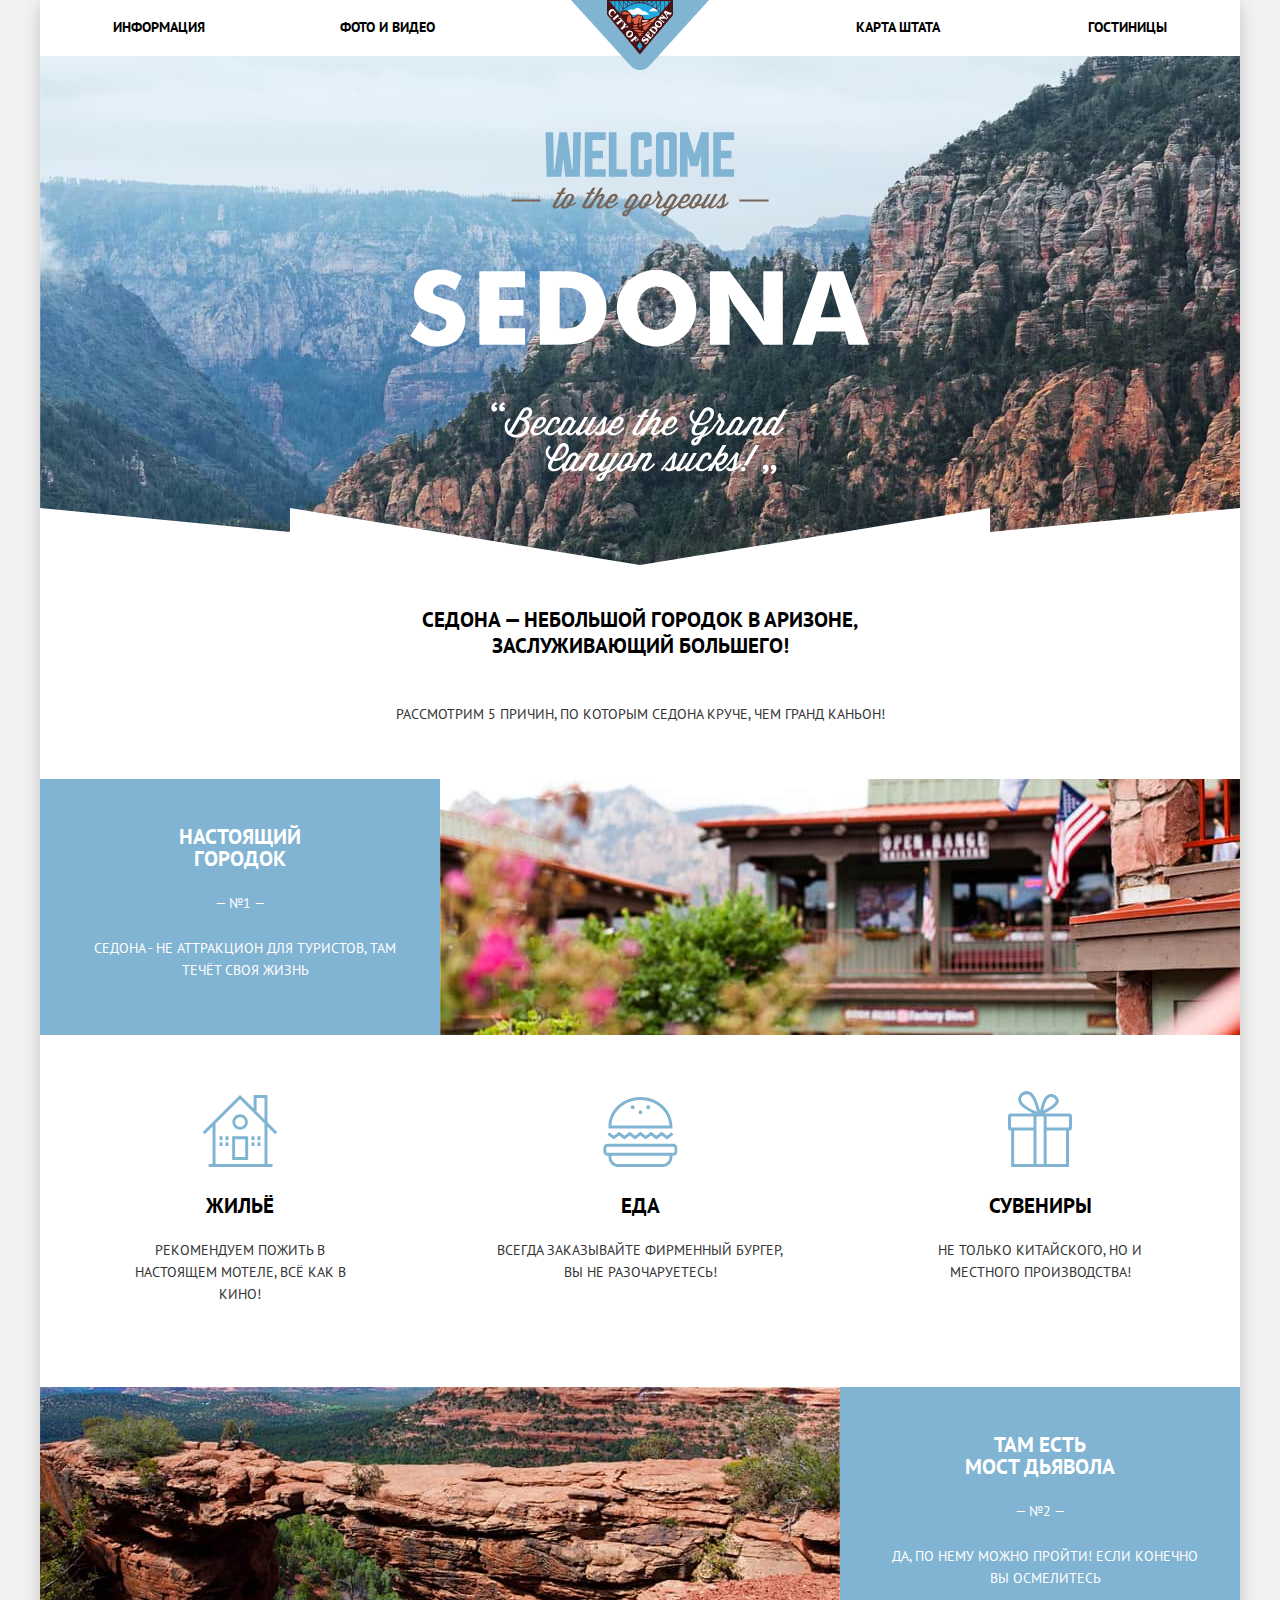
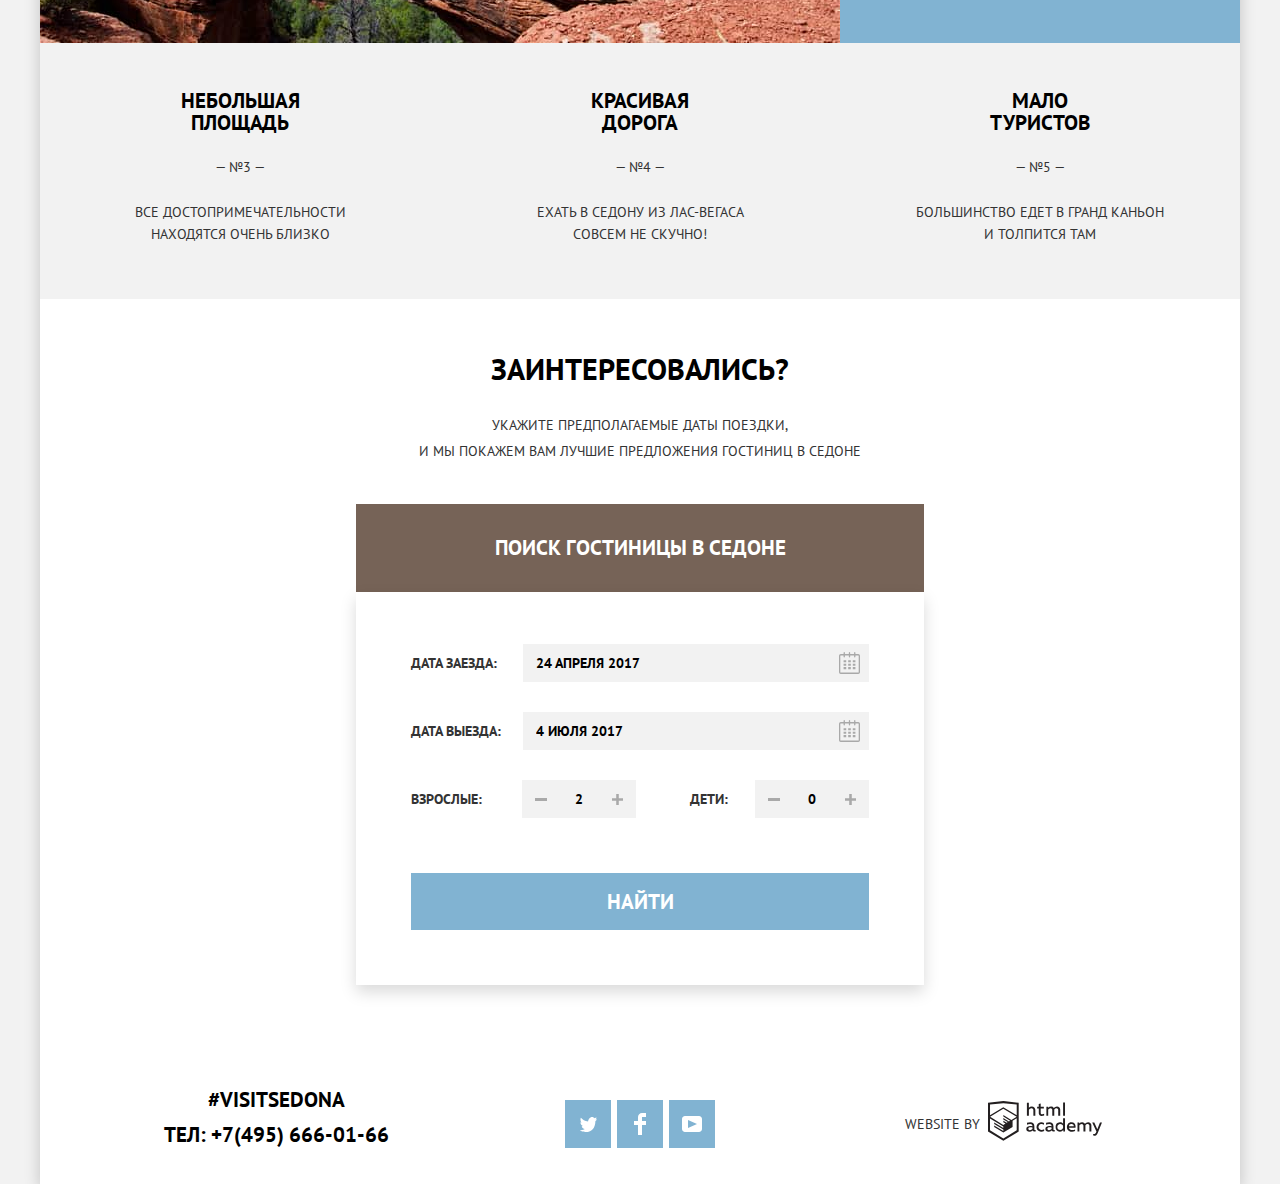
==== index.html @ f9192e72 "Исправления" ====
<!DOCTYPE html>
<html class="page" lang="ru">
<head>
  <meta charset="utf-8">
  <title>HTML Academy: Седона</title>
  <link href="https://fonts.googleapis.com/css2?family=PT+Sans:wght@400;700&display=swap" rel="stylesheet">
  <link rel="stylesheet" href="css/normalize.css">
  <link rel="stylesheet" href="css/style.css">
</head>
<body class="page-body">
  <div class="page-container">
    <header class="main-header">
      <nav class="main-navigation">
        <a class="main-header-logo">
          <img src="img/sedona-logo.png" width="138" height="70" alt="Логотип города Седона">
        </a>
        <ul class="site-navigation">
          <li class="site-navigation-item">
            <a class="site-navigation-link" href="">Информация</a>
          </li>
          <li class="site-navigation-item">
            <a class="site-navigation-link" href="">Фото и видео</a>
          </li>
          <li class="site-navigation-item">
            <a class="site-navigation-link" href="#map">Карта штата</a>
          </li>
          <li class="site-navigation-item">
            <a class="site-navigation-link" href="catalog.html">Гостиницы</a>
          </li>
        </ul>
      </nav>
    </header>
    <main>

      <section class="common-section">
        <h1 class="visually-hidden">Поиск и бронирование жилья в Седоне</h1>
        <div class="banner-wrapper">
          <img src="img/welcome.svg" width="460" height="350" alt="Добро пожаловать в город Седона!">
        </div>
        <div class="common-section-description">
          <p class="common-section-caption caption">Седона — небольшой городок в Аризоне, заслуживающий большего!</p>
          <p class="common-section-text">Рассмотрим 5 причин, по которым Седона круче, чем гранд каньон!</p>
        </div>
      </section>

      <section class="advantages">
        <ol class="advantages-list">
          <li class="advantage-item">
            <div class="advantage-item-description">
              <h2 class="caption advantage-caption">Настоящий городок</h2>
              <p class="advantage-item-number">— №1 —</p>
              <p class="advantage-text">Седона - не аттракцион для туристов, там течёт своя жизнь</p>
            </div>
            <div class="advantage-item-photo">
              <img src="img/advantage_1.jpg" width="800" height="256" alt="Фотография города">
            </div>
            <ul class="features-list">
              <li class="feature-item feature-item-residence">
                <h3 class="caption feature-caption">Жильё</h3>
                <p class="feature-text">Рекомендуем пожить в настоящем мотеле, всё как в кино!</p>
              </li>
              <li class="feature-item feature-item-food">
                <h3 class="caption feature-caption">Еда</h3>
                <p class="feature-text">Всегда заказывайте фирменный бургер, вы не разочаруетесь!</p>
              </li>
              <li class="feature-item feature-item-souvenirs">
                <h3 class="caption feature-caption">Сувениры </h3>
                <p class="feature-text">Не только китайского, но и местного производства!</p>
              </li>
            </ul>
          </li>
          <li class="advantage-item">
            <div class="advantage-item-description">
              <h2 class="caption advantage-caption">Там есть Мост&nbsp;дьявола</h2>
              <p class="advantage-item-number">— №2 —</p>
              <p class="advantage-text">Да, по нему можно пройти! Если конечно вы осмелитесь</p>
            </div>
            <div class="advantage-item-photo">
              <img src="img/advantage_2.jpg" width="800" height="256" alt="Фотография каньона">
            </div>
          </li>
          <li class="advantage-item">
            <div class="advantage-item-description">
              <h2 class="advantage-caption caption">Небольшая площадь</h2>
              <p class="advantage-item-number">— №3 —</p>
              <p class="advantage-text">Все достопримечательности находятся очень близко</p>
            </div>
          </li>
          <li class="advantage-item">
            <div class="advantage-item-description">
              <h2 class="advantage-caption caption">Красивая дорога</h2>
              <p class="advantage-item-number">— №4 —</p>
              <p class="advantage-text">Ехать в седону из лас-вегаса совсем не скучно!</p>
            </div>
          </li>
          <li class="advantage-item">
            <div class="advantage-item-description">
              <h2 class="advantage-caption caption">Мало туристов</h2>
              <p class="advantage-item-number">— №5 —</p>
              <p class="advantage-text">Большинство едет в гранд каньон и толпится там</p>
            </div>
          </li>
        </ol>
      </section>
      <section class="search-section">
        <div class="search-section-slogan">
          <h2 class="visually-hidden">Раздел поиска жилья</h2>
          <p class="caption slogan-caption">Заинтересовались?</p>
          <p class="slogan-text">Укажите предполагаемые даты поездки,<br> и мы покажем вам лучшие предложения гостиниц в Cедоне</p>
        </div>
        <div class="search-form-wrapper">
          <button class="button search-form-open-button">Поиск гостиницы в Седоне</button>
          <form class="search-form" action="https://echo.htmlacademy.ru" method="post" target="_blank">
            <div class="search-form-item">
              <label class="input-label" for="date-in">
                Дата заезда:
              </label>
              <input class="form-input input-date" type="text" name="date-in" id="date-in" placeholder="24 апреля 2017">
              <button class="input-date-button date-in-button"  type="button">
                <svg aria-hidden="true" focusable="false" width="21" height="23" fill="none" xmlns="http://www.w3.org/2000/svg">
                  <path fill-rule="evenodd" clip-rule="evenodd" d="M16.4 3.02h2.85c.97 0 1.75.83 1.75 1.84v16.3A1.8 1.8 0 0119.25 23H1.75A1.8 1.8 0 010 21.16V4.86a1.8 1.8 0 011.75-1.84h2.84V1.65c0-.38.3-.7.66-.7.36 0 .66.32.66.7v1.37h3.93V1.65c0-.38.3-.7.66-.7.36 0 .66.32.66.7v1.37h3.93V1.65c0-.38.3-.7.66-.7.36 0 .66.32.66.7v1.37zm3.16 18.46c.09-.08.13-.2.13-.32V4.86c0-.25-.2-.46-.44-.46h-2.84v1.38c0 .38-.3.69-.66.69a.67.67 0 01-.65-.69V4.4h-3.94v1.38c0 .38-.3.69-.66.69a.67.67 0 01-.65-.69V4.4H5.9v1.38c0 .38-.3.69-.66.69a.67.67 0 01-.66-.69V4.4H1.75a.45.45 0 00-.44.46v16.3c0 .25.2.46.44.46h17.5c.12 0 .23-.05.31-.14z" fill="#A9A9A9"/><path fill-rule="evenodd" clip-rule="evenodd" d="M4.6 9.22h2.62v2.07H4.59V9.22zm0 3.45h2.62v2.06H4.59v-2.06zm2.62 3.44H4.59v2.07h2.63V16.1zm1.97 0h2.62v2.07H9.2V16.1zm2.62-3.44H9.2v2.06h2.62v-2.06zM9.2 9.22h2.62v2.07H9.2V9.22zm7.22 6.9h-2.63v2.06h2.63V16.1zm-2.63-3.45h2.63v2.06h-2.63v-2.06zm2.63-3.45h-2.63v2.07h2.63V9.22z" fill="#A9A9A9"/>
                </svg>
              </button>
            </div>
            <div class="search-form-item">
              <label class="input-label" for="date-out">
                Дата выезда:
              </label>
              <input class="form-input input-date" type="text" name="date-out" id="date-out" placeholder="4 июля 2017">
              <button class="input-date-button date-out-button" type="button">
                <svg aria-hidden="true" focusable="false" width="21" height="23" fill="none" xmlns="http://www.w3.org/2000/svg">
                  <path fill-rule="evenodd" clip-rule="evenodd" d="M16.4 3.02h2.85c.97 0 1.75.83 1.75 1.84v16.3A1.8 1.8 0 0119.25 23H1.75A1.8 1.8 0 010 21.16V4.86a1.8 1.8 0 011.75-1.84h2.84V1.65c0-.38.3-.7.66-.7.36 0 .66.32.66.7v1.37h3.93V1.65c0-.38.3-.7.66-.7.36 0 .66.32.66.7v1.37h3.93V1.65c0-.38.3-.7.66-.7.36 0 .66.32.66.7v1.37zm3.16 18.46c.09-.08.13-.2.13-.32V4.86c0-.25-.2-.46-.44-.46h-2.84v1.38c0 .38-.3.69-.66.69a.67.67 0 01-.65-.69V4.4h-3.94v1.38c0 .38-.3.69-.66.69a.67.67 0 01-.65-.69V4.4H5.9v1.38c0 .38-.3.69-.66.69a.67.67 0 01-.66-.69V4.4H1.75a.45.45 0 00-.44.46v16.3c0 .25.2.46.44.46h17.5c.12 0 .23-.05.31-.14z" fill="#A9A9A9"/><path fill-rule="evenodd" clip-rule="evenodd" d="M4.6 9.22h2.62v2.07H4.59V9.22zm0 3.45h2.62v2.06H4.59v-2.06zm2.62 3.44H4.59v2.07h2.63V16.1zm1.97 0h2.62v2.07H9.2V16.1zm2.62-3.44H9.2v2.06h2.62v-2.06zM9.2 9.22h2.62v2.07H9.2V9.22zm7.22 6.9h-2.63v2.06h2.63V16.1zm-2.63-3.45h2.63v2.06h-2.63v-2.06zm2.63-3.45h-2.63v2.07h2.63V9.22z" fill="#A9A9A9"/>
                </svg>
              </button>
            </div>
            <div class="search-form-item">
              <label class="input-label" for="number-adults">Взрослые:</label>
              <div class="input-number-wrapper">
                <button class="button button-number" type="button">
                  <svg aria-hidden="true" focusable="false" width="12" height="3" viewBox="0 0 12 3" fill="none" xmlns="http://www.w3.org/2000/svg">
                    <rect class="button-number-icon" width="12" height="3" fill="#A9A9A9"/>
                  </svg>
                </button>
                <input class="form-input input-number" type="text" name="number-adults" id="number-adults" placeholder="2">
                <button class="button button-number" type="button">
                  <svg aria-hidden="true" focusable="false" width="11" height="11" fill="none" xmlns="http://www.w3.org/2000/svg">
                    <path class="button-number-icon" fill-rule="evenodd" clip-rule="evenodd" d="M4.23 6.77V11h2.54V6.77H11V4.23H6.77V0H4.23v4.23H0v2.54h4.23z" fill="#A9A9A9"/>
                  </svg>
                </button>
              </div>
              <label class="input-label number-kids-label" for="number-kids">Дети:</label>
              <div class="input-number-wrapper">
                <button class="button button-number" type="button">
                  <svg aria-hidden="true" focusable="false" width="12" height="3" viewBox="0 0 12 3" fill="none" xmlns="http://www.w3.org/2000/svg">
                    <rect class="button-number-icon" width="12" height="3" fill="#A9A9A9"/>
                  </svg>
                </button>
                <input class="form-input input-number" type="text" name="number-kids" id="number-kids" placeholder="0">
                <button class="button button-number" type="button">
                  <svg aria-hidden="true" focusable="false" width="11" height="11" fill="none" xmlns="http://www.w3.org/2000/svg">
                    <path class="button-number-icon" fill-rule="evenodd" clip-rule="evenodd" d="M4.23 6.77V11h2.54V6.77H11V4.23H6.77V0H4.23v4.23H0v2.54h4.23z" fill="#A9A9A9"/>
                  </svg>
                </button>
              </div>
            </div>
            <button class="button search-form-button" type="submit">Найти</button>
          </form>
        </div>
        <div class="map" id="map">
          <iframe src="https://www.google.com/maps/embed?pb=!1m18!1m12!1m3!1d52385.18050600176!2d-111.83015813566071!3d34.8543733809926!2m3!1f0!2f0!3f0!3m2!1i1024!2i768!4f13.1!3m3!1m2!1s0x872da132f942b00d%3A0x5548c523fa6c8efd!2z0KHQtdC00L7QvdCwLCDQkNGA0LjQt9C-0L3QsCA4NjMzNiwg0KHQqNCQ!5e0!3m2!1sru!2sru!4v1600589619827!5m2!1sru!2sru" width="1200" height="584" style="border:0;" allowfullscreen="" aria-hidden="false" tabindex="0"></iframe>
        </div>
      </section>
    </main>
    <footer class="main-footer transparent-footer">
      <section class="footer-column footer-contacts">
        <h2 class="visually-hidden">Контакты</h2>
        <p class="caption">#visitsedona</p>
        <a class="footer-phone caption" href="tel:+1234567890">Тел: +7(495) 666-01-66</a>
      </section>
      <section class="footer-column footer-social">
        <h2 class="visually-hidden">Наши социальные сети</h2>
        <a class="button social-button social-button-twitter">
          <span class="visually-hidden">Twitter</span>
          <img class="social-icon" src="img/twitter-icon.svg" width="17" height="17" alt="Ссылка на аккаунт в Twitter">
        </a>
        <a class="button social-button social-button-Facebook">
          <span class="visually-hidden">Facebook</span>
          <img class="social-icon" src="img/facebook-icon.svg" width="12" height="22" alt="Ссылка на аккаунт в Facebook">
        </a>
        <a class="button social-button social-button-YouTube">
          <span class="visually-hidden">YouTube</span>
          <img class="social-icon" src="img/youtube-icon.svg" width="20" height="16" alt="Ссылка на аккаунт в YouTube">
        </a>
      </section>
      <section class="footer-column footer-copyright">
        <h2 class="visually-hidden">Копирайты</h2>
        <p>Website by</p>
        <a class="footer-copyright-link" href="https://htmlacademy.ru/intensive/htmlcss" target="_blank">
          <svg aria-hidden="true" focusable="false" width="115" height="41" fill="none" xmlns="http://www.w3.org/2000/svg">
            <path fill-rule="evenodd" clip-rule="evenodd" d="M15.52 1.06h-.17L0 2.72v28.77l15.35 9.35 15.35-9.35V2.72L15.52 1.06zm61.5 1.56h-1.93v13.11h1.93V2.63zm-36.16.01v5.14a3.98 3.98 0 012.85-1.23c.97-.06 1.92.3 2.62 1 .69.7 1.06 1.67 1.01 2.67v5.55h-1.97v-5.3c.05-.51-.1-1.03-.41-1.43a1.9 1.9 0 00-1.3-.72h-.3c-1.01.06-1.93.62-2.46 1.5v5.95h-2V2.63h1.96zm36.16 28.85h-1.74v-1.42a4.06 4.06 0 01-3.37 1.66 4.7 4.7 0 01-4.33-4.74 4.7 4.7 0 014.33-4.73c1.21-.04 2.37.47 3.17 1.4v-5.33h1.94v13.16zm-29.95-1.42c.2 0 .39-.04.58-.1v1.43c-.4.15-.82.23-1.25.22a1.76 1.76 0 01-1.76-1.08 5.04 5.04 0 01-3.31 1.17c-1.6 0-3.07-.9-3.07-2.75 0-2.3 2.1-3.01 3.91-3.01.77.01 1.54.1 2.29.27v-.33c0-1.07-.8-1.9-2.31-1.9-1.1 0-2.17.23-3.17.68v-1.83c1.09-.38 2.22-.58 3.37-.6 2.49 0 4.02 1.22 4.02 3.95v3.23a.6.6 0 00.13.43c.1.12.23.2.39.2h.18v.02zm-6.8-1.22c.03.39.2.75.5 1 .28.26.66.38 1.04.35h.12c.95 0 1.87-.39 2.54-1.08v-1.53c-.63-.14-1.27-.21-1.91-.23-1.05 0-2.28.36-2.28 1.49zm15.75-5.9a5.18 5.18 0 00-2.7-.7h-.38c-1.2.05-2.35.58-3.18 1.48-.83.9-1.27 2.1-1.23 3.34v.44a4.48 4.48 0 004.72 4.23c1 .03 2-.18 2.91-.61v-1.85c-.78.45-1.67.69-2.56.7a2.88 2.88 0 01-2.66-1.43 3.02 3.02 0 010-3.07 2.88 2.88 0 012.66-1.43c.86 0 1.7.26 2.42.75v-1.85zm10.13 7.12c.2 0 .4-.04.58-.1v1.43c-.4.15-.82.23-1.24.22a1.76 1.76 0 01-1.77-1.08 5.04 5.04 0 01-3.3 1.17c-1.6 0-3.08-.9-3.08-2.75 0-2.3 2.11-3.01 3.92-3.01.77.01 1.53.1 2.29.27v-.33c0-1.07-.8-1.9-2.32-1.9-1.09 0-2.16.23-3.16.68v-1.83c1.08-.38 2.22-.58 3.37-.6 2.49 0 4.02 1.22 4.02 3.95v3.23a.6.6 0 00.12.43c.1.12.24.2.4.2h.17v.02zm-6.3-.21c-.29-.26-.47-.62-.5-1.01h.03c0-1.13 1.16-1.49 2.28-1.49.64.02 1.28.1 1.9.23v1.53a3.54 3.54 0 01-2.54 1.08h-.11a1.4 1.4 0 01-1.05-.34zm9.48-2.92c0-1.64 1.3-2.98 2.9-2.98l.03.06c1.21 0 2.31.73 2.8 1.86v2.16a3.02 3.02 0 01-2.82 1.88 2.95 2.95 0 01-2.91-2.98zm14.02-4.68c3.5 0 4.7 2.89 4.13 5.49h-6.56c.22 1.62 1.76 2.28 3.37 2.28.96 0 1.91-.22 2.78-.64v1.73c-1 .43-2.08.64-3.16.61-2.67 0-5.01-1.53-5.01-4.77a4.57 4.57 0 011.14-3.27c.8-.89 1.9-1.41 3.08-1.46h.23v.03zm-2.48 3.93a2.42 2.42 0 012.57-2.27h.05c.62-.06 1.23.17 1.67.62.44.45.67 1.08.62 1.71h-4.91v-.06zm8.62 5.28V22.5h1.74v1.07a3.98 3.98 0 012.93-1.37 3 3 0 012.79 1.52 4.3 4.3 0 013.07-1.44 3.2 3.2 0 012.49 1.01c.64.69.97 1.63.88 2.58v5.61h-2v-5.55c.05-.46-.08-.91-.37-1.27a1.67 1.67 0 00-1.13-.62h-.27c-.87.05-1.67.5-2.19 1.2v6.24h-2v-5.55c.04-.46-.1-.92-.38-1.27-.29-.35-.7-.57-1.15-.61h-.21c-.94.08-1.8.6-2.33 1.4v6.07h-1.83l-.04-.06zm24.49-8.99h-2l-2.66 6.8-3.01-6.78h-2.11l4.22 9.06-.18.45c-.52 1.36-1.24 2.05-2.19 2.05-.3 0-.6-.04-.9-.13v1.7c.39.1.78.14 1.17.15 1.33 0 2.58-.75 3.53-3.09l4.13-10.2zM52.68 6.8V3.55l-1.95.46v2.72h-1.59V8.5h1.65V13c-.07.83.23 1.64.82 2.21.59.58 1.4.85 2.2.75.79 0 1.58-.12 2.33-.38v-1.73c-.57.24-1.17.36-1.78.36-1.14 0-1.67-.39-1.67-1.58v-4.1h3.16V6.78H52.7zm5.7 8.96v-9h1.76v1.08a3.98 3.98 0 012.92-1.38A3 3 0 0165.8 7.9a4.3 4.3 0 013.07-1.44 3.2 3.2 0 012.5 1.05c.63.7.94 1.66.84 2.62v5.62h-2V10.2c.04-.46-.1-.91-.37-1.27a1.67 1.67 0 00-1.14-.62h-.24c-.86.05-1.66.5-2.18 1.2v6.24h-2V10.2c.04-.46-.1-.91-.37-1.27a1.67 1.67 0 00-1.13-.62h-.25c-.94.08-1.8.6-2.33 1.39v6.07H58.4zM28.7 30.3v.02-.02zm0-11.98V30.3l-13.35 8.13L2 30.32v-11.8L15.3 26.6v1.42l-9.1-5.5v1.41l9.15 5.62v1.5L6.19 25.5v1.45l9.16 5.62 9.23-5.65v-6.1l4.12-2.5zm0-1.54l-3.66 2.16-1.7 1.07-8.03-4.93v1.42l6.85 4.23-.15.1-1.06.58-5.66-3.46v1.45l4.47 2.72-1.05.72-3.38-2.05v1.41l2.22 1.34-2.25 1.36L2.1 16.86l13.2-8.13 13.4 8.05zM15.3 7.28l13.42 8.07V4.56L15.36 3.13 2.02 4.56v10.8l13.27-8.09z" fill="#231F20"/>
          </svg>
        </a>
      </section>
    </footer>
  </div>
</body>
</html>
---- css/style.css ----
/* Variables */

:root {
  --basic-black: #000000;
  --basic-black-opacity: RGBA(0, 0, 0, 0.3);
  --basic-dark: #333333;
  --basic-rating: #666666;

  --basic-light-grey: #F2F2F2;

  --input-hover-grey: #EBEBEB;
  --bacic-border-grey: #E5E5E5;
  --basic-toggle-grey: #ABABAB;
  --basic-toggle-shadow: RGBA(171, 171, 171, 0.3);

  --basic-grey: #EEEEEE;
  --copyright-logo-active: #BDBBBC;

  --basic-white: #ffffff;
  --basic-white-opacity: RGBA(255,255,255,0.3);
  --transparent-footer-background: rgba(255, 255, 255, 0.9);

  --basic-blue: #81B3D2;
  --basic-dark-blue: #669EC0;
  --basic-extra-dark-blue: #5496BD;

  --basic-brown: #766357;
  --basic-dark-brown: #604E43;
  --basic-extra-dark-brown: #503E33;
}


/* global */

*, *::before, *::after {
  box-sizing: border-box;
}

a {
  text-decoration: none;
}

/* img {
  width: 100%;
} */

body {
  margin: 0;
  padding: 0;
  font-family: "PT Sans", Arial, sans-serif;
  font-style: normal;
  font-weight: normal;
  font-size: 14px;
  line-height: 26px;
  color: var(--basic-dark);
  text-transform: uppercase;

  background: var(--basic-light-grey);
}

.button {
  font: inherit;
  font-size: 21px;
  line-height: 26px;
  font-weight: bold;
  text-decoration: none;
  text-align: center;
  color: var(--basic-white);
  vertical-align: middle;
  text-transform: uppercase;
  background-color: var(--basic-dark);
  border: none;
  cursor: pointer;
}

.button:active {
  color: var(--basic-white-opacity);
}

/* grid */

.page {
  height: 100%;
}

.page-container {
  position: relative;
  margin-right: auto;
  margin-left: auto;
  width: 1200px;
  min-height: 100%;
  display: grid;
  grid-template-rows: min-content 1fr min-content;
  align-content: start;

  box-shadow: 0px 5px 15px rgba(0, 1, 1, 0.2);
}

/* caption */

.caption {
  margin: 0;
  font-weight: bold;
  font-size: 21px;
  line-height: 26px;
  color: var(--basic-black);
}

.visually-hidden {
  position: absolute;
  width: 1px;
  height: 1px;
  margin: -1px;
  border: 0;
  padding: 0;
  white-space: nowrap;
  clip-path: inset(100%);
  clip: rect(0 0 0 0);
  overflow: hidden;
}

/* navigation */

.main-navigation {
  position: relative;
  display: grid;
  font-size: 14px;
  line-height: 26px;
  color: var(--basic-black);
  background-color: var(--basic-white);
}

.main-header-logo {
  display: block;
  position: absolute;
  transform: translatex(-50%);
  left: 50%;
  z-index: 2;
}

.site-navigation {
  display: grid;
  grid-template-columns: 1fr 1fr 1fr 1fr;
  margin: 0;
  padding: 0;
  padding-top: 14px;
  list-style: none;
}

.site-navigation-item:first-of-type {
  padding-left: 73px;
}

.site-navigation-item:last-of-type {
  padding-right: 73px;
}

.site-navigation-item:nth-child(4n-1), .site-navigation-item:nth-child(4n) {
  text-align: end;
}

.site-navigation-link {
  display: block;
  margin-bottom: 16px;
  font-weight: bold;
  text-decoration: none;
  color: var(--basic-black);
}

.site-navigation-link:not([href]) {
  color: var(--basic-brown);
}

.site-navigation-link:hover {
  color: var(--basic-blue);
}

.site-navigation-link:active {
  opacity: 0.3;
}



/* common */

.common-section {
  background-color: var(--basic-white);
  text-align: center;
}

.banner-wrapper {
  position: relative;
  display: flex;
  flex-direction: column;
  align-items: center;
  min-height: 509px;
  padding-top: 76px;
  background-color: var(--basic-light-grey);
  background-image: url(../img/background-photo-index.jpg);
  background-repeat: no-repeat;
  background-size: cover;
}

.banner-wrapper::after {
  position: absolute;
  content: "";
  width: 100%;
  height: 57px;
  bottom: 0px;
  background-image: url(../img/background-index-mask.svg);
  background-size: cover;
  background-repeat: no-repeat;
}

.common-section-description {
  padding-top: 42px;
  padding-bottom: 52px;
}

.common-section-caption {
  margin-right: auto;
  margin-left: auto;
  margin-bottom: 42px;
  width: 470px;
}

.common-section-text {
  margin: 0;
}

/* advantages */

.advantages-list {
  display: flex;
  flex-wrap: wrap;
  padding: 0;
  margin: 0;
  list-style: none;
}

.advantage-item {
  display: flex;
  flex-wrap: wrap;
  justify-content: space-between;
  width: calc(100%/3);

  text-align: center;
}

.advantage-item-description {
  display: flex;
  flex-direction: column;
  justify-content: flex-start;
  width: 400px;
  min-height: 256px;
  padding-top: 47px;
  padding-right: 50px;
  padding-left: 50px;
}

.advantage-item:nth-of-type(1), .advantage-item:nth-of-type(2) {
  width: 100%;
}

.advantage-item:nth-of-type(1) .advantage-item-description,
.advantage-item:nth-of-type(2) .advantage-item-description {
  background-color: var(--basic-blue);
  color: var(--basic-white);
}

.advantage-item:nth-of-type(2) .advantage-item-description {
  order: 2;
}

.advantage-item-photo img {
  display: block;
  height: 100%;
}


.advantage-caption {
  margin-bottom: 20px;
  margin-right: auto;
  margin-left: auto;
  width: 120px;
  line-height: 22px;
  color: var(--basic-black);
}

.advantage-item:nth-child(1) .advantage-caption,
.advantage-item:nth-child(2) .advantage-caption {
  width: 150px;
  color: var(--basic-white);
}

.advantage-item-number {
  margin: 0;
  margin-bottom: 21px;
}

.advantage-text {
  margin: 0;
  margin-right: auto;
  margin-left: auto;
  padding: 0;
  width: 262px;
  line-height: 22px;
}

.advantage-item:nth-child(1) .advantage-text,
.advantage-item:nth-child(2) .advantage-text {
  width: 310px;
}

.advantage-item:last-child .advantage-text {
  width: 250px;
}

.features-list {
  display: grid;
  grid-template-columns: 1fr 1fr 1fr;
  width: 100%;
  margin: 0;
  padding: 0;
  list-style: none;
}

.feature-item {
  position: relative;
  padding-top: 158px;
  padding-bottom: 82px;
  text-align: center;
  color: var(--basic-dark);
  background-color: var(--basic-white);
}

.feature-item::before {
  position: absolute;
  content: "";
  left: 50%;
  transform: translatex(-50%);
}

.feature-item-residence::before {
  top: 60px;
  width: 75px;
  height: 72px;
  background-image: url(../img/house-icon.svg);
}

.feature-item-food::before {
  top: 62px;
  width: 75px;
  height: 70px;
  background-image: url(../img/food-icon.svg);
}

.feature-item-souvenirs::before {
  top: 55px;
  width: 64px;
  height: 77px;
  background-image: url(../img/gift-icon.svg);
}

.feature-caption {
  margin-bottom: 20px;
}

.feature-text {
  margin: 0;
  margin-right: auto;
  margin-left: auto;
  width: 300px;
  line-height: 22px;
}

.feature-item-residence .feature-text {
  width: 255px;
}

.feature-item-souvenirs .feature-text {
  width: 270px;
}

/* search-section */

.search-section {
  display: flex;
  flex-direction: column;
  justify-content: flex-end;
  align-items: center;
  padding-top: 58px;

  text-align: center;
  background-color: var(--basic-white);
}

.slogan-caption {
  margin-bottom: 31px;
  font-size: 30px;
  line-height: 24px;
}

.slogan-text {
  margin: 0;
  margin-bottom: 40px;
  padding: 0;
}

.search-form-wrapper {
  position: relative;
  min-width: 568px;
}

.search-form-open-button {
  width: 100%;
  padding-top: 31px;
  padding-bottom: 31px;

  background-color: var(--basic-brown);
}

.search-form-open-button:hover {
  background-color: var(--basic-dark-brown);
}

.search-form-open-button:active {
  background-color: var(--basic-extra-dark-brown);
}

.search-form {
  position: absolute;
  left: 0;
  display: flex;
  flex-direction: column;
  justify-content: space-between;
  align-items: stretch;
  width: 100%;
  padding-top: 52px;
  padding-bottom: 55px;

  background-color: var(--basic-white);
  box-shadow: 0px 7px 15px rgba(0, 1, 1, 0.15);
}

.search-form-item {
  position: relative;
  display: flex;
  flex-direction: row;
  flex-wrap: nowrap;
  justify-content: space-between;
  align-items: center;
  margin-bottom: 30px;
  padding-left: 55px;
  padding-right: 55px;
}

.search-form-item:last-of-type {
  margin-bottom: 55px;
  justify-content: flex-start;
}

.input-label {
  display: block;

  font-weight: bold;
  font-size: 14px;
  line-height: 26px;
}

.number-kids-label {
  margin-right: 27px;
  margin-left: auto;
}

.form-input {
  font-size: 14px;
  line-height: 26px;
  font-weight: bold;
  color: var(--basic-black);

  background-color: var(--basic-light-grey);
  border: none;
}

.form-input::placeholder {
  text-transform: uppercase;
  color: var(--basic-black);
  opacity: 1;
}

.form-input:hover {
  background-color: var(--input-hover-grey);
}

.form-input:focus {
  background-color: var(--basic-white);
  outline: 2px solid var(--bacic-border-grey);
}

.input-date {
  width: 346px;
  margin: 0;
  padding-top: 6px;
  padding-bottom: 6px;
  padding-left: 13px;
}

.input-date-button {
  position: absolute;
  top: 7px;
  right: 64px;
  margin: 0;
  padding: 0;
  background: none;
  border: none;
}

.input-date-button:hover path {
  fill: var(--basic-black);
}

.input-date-button:active path {
  fill: var(--basic-blue);
}

.input-number-wrapper {
  display: flex;
  flex-direction: row;
  width: 114px;
}

.input-number-wrapper:first-of-type {
  margin-left: 40px;
}

.button-number {
  display: flex;
  flex-flow: row nowrap;
  justify-content: center;
  align-items: center;
  width: 38px;
  height: 38px;
  background-color: var(--basic-light-grey);
}

.button-number:hover .button-number-icon {
  fill: var(--basic-black);
}

.button-number:active .button-number-icon {
  fill: var(--basic-blue);
}

.input-number {
  display: block;
  width: 38px;
  padding-top: 6px;
  padding-bottom: 6px;

  text-align: center;
}

.search-form-button {
  margin-left: 55px;
  margin-right: 55px;
  padding-top: 16px;
  padding-bottom: 15px;

  background-color: var(--basic-blue);
}

.search-form-button:hover {
  background-color: var(--basic-dark-blue);
}

.search-form-button:active {
  background-color: var(--basic-extra-dark-blue);
}

.map iframe {
  margin: 0;
  padding: 0;
}

/* footer */

.main-footer {
  display: flex;
  justify-content: center;
  width: 100%;
  min-height: 120px;
  padding: 0 54px;
  background-color: var(--basic-white);
  text-align: center;
}

.transparent-footer {
  position: absolute;
  bottom: 0;
  background-color: var(--transparent-footer-background);
}

.footer-column {
  display: flex;
  flex-wrap: wrap;
  justify-content: center;
  align-items: center;
  width: calc(100% / 3);
}

.footer-contacts {
  flex-direction: column;
  justify-content: flex-start;
  padding-top: 23px;
}

.footer-phone {
  margin-top: 9px;
  text-decoration: none;
}

.footer-phone:hover {
  color: var(--basic-blue);
}

.footer-phone:active {
  opacity: 0.3;
}

.social-button {
  display: flex;
  align-items: center;
  justify-content: center;
  width: 46px;
  height: 48px;
  margin-right: 6px;
  background-color: var(--basic-blue);
}

.social-button:last-of-type {
  margin-right: 0;
}

.social-button:hover {
  background-color: var(--basic-dark-blue);
}

.social-button:active {
  background-color: var(--basic-extra-dark-blue);
}

.social-button:active .social-icon {
  opacity: 0.3;
}

.footer-copyright {
  display: flex;
  justify-content: center;
  align-items: center;
}

.footer-copyright-link {
  margin-left: 8px;
}

.footer-copyright-link:hover path {
  fill: var(--basic-blue);
}

.footer-copyright-link:active path {
  fill: var(--copyright-logo-active);
}

/* catalog */

/* filter */

.filter-section {
  min-height: 217px;
  padding-top: 26px;
  padding-right: 73px;
  padding-left: 73px;
  color: var(--basic-white);
  background-color: var(--basic-dark);
  background-image: url(../img/background-photo-catalog.jpg);
  background-size: cover;
}

.filters-form {
  display: flex;
  flex-direction: row;
  flex-wrap: wrap;
  justify-content: space-between;
}

.filter-fieldset {
  padding: 0;
  margin: 0;
  min-width: 254px;
  border: none;
}

.filter-fieldset:last-of-type {
  display: flex;
  flex-direction: column;
  justify-content: flex-start;
  margin-left: auto;
}

.legend-caption {
  margin-bottom: 24px;
  font-size: 16px;
  line-height: 21px;
  color: var(--basic-white);
}

.filter-fieldset:last-of-type .legend-caption {
  margin-bottom: 10px;
}

.fieldset-list {
  margin: 0;
  padding: 0;
  list-style: none;
  line-height: 21px;
}

.filter-option {
  margin-bottom: 25px;
  padding-left: 40px;
}

.filter-option-label {
  position: relative;
  display: block;
  cursor: pointer;
  user-select: none;
}

.filter-option-label::before {
  position: absolute;
  top: 0;
  left: -40px;
  width: 27px;
  height: 23px;
  content: "";
  background-image: url(../img/checkbox-off.svg);
  background-repeat: no-repeat;
}

.filter-input-checkbox:checked + .filter-option-label::before {
  background-image: url(../img/checkbox-on.svg);
}

.filter-input-checkbox:disabled:not(:checked) + .filter-option-label::before {
  background-image: url(../img/checkbox-off-blocked.svg);
}

.filter-input-checkbox:disabled + .filter-option-label::before {
  background-image: url(../img/checkbox-on-blocked.svg);
}

.filter-form-button {
  width: min-content;
  margin-top: 15px;
  margin-left: auto;
  margin-right: 95px;
  padding: 6px 35px;
  align-self: flex-end;
  font-size: 14px;
  line-height: 21px;
  font-weight: normal;
  background: none;
  border: 2px solid var(--basic-white);
  border-radius: 2px;
}

.filter-form-button:hover {
  background-color: var(--basic-white);
  color: var(--basic-black);
}

/* range-filter */

.range-filter {
  width: 317px;
}

.price-controls {
  position: relative;
  display: flex;
  flex-direction: row;
  flex-wrap: nowrap;
  border: 2px solid var(--basic-white);
  border-radius: 2px;
}

.price-controls::after {
  position: absolute;
  top: 7px;
  left: 50%;
  width: 2px;
  height: 20px;
  content: "";
  background-color: var(--basic-white);
}

.price-controls-input {
  width: 50%;
  padding-top: 5px;
  padding-bottom: 6px;
  font-size: 14px;
  line-height: 21px;
  color: var(--basic-white);
  text-align: center;
  text-transform: uppercase;
  border: none;
  background: none;
}

.price-controls-input::placeholder {
  color: var(--basic-white);
  opacity: 1;
}

.range-controls {
  position: relative;
  height: 42px;
  padding-top: 20px;
}

.range-controls .scale {
  height: 2px;
  background-color: var(--basic-white-opacity);
}

.range-controls .bar {
  width: 252px;
  height: 2px;
  background-color: var(--basic-white);
  opacity: 1;
}

.range-controls .toggle {
  position: absolute;
  top: 11px;
  left: 0;
  width: 19px;
  height: 19px;
  padding: 0;
  background-color: var(--basic-toggle-grey);
  border: 8px solid var(--basic-white);
  border-radius: 50%;
  box-shadow: 0 2px 0 0 var(--basic-toggle-shadow);
  cursor: pointer;
}

.range-controls .toggle:hover {
  transform: scale(1.21);
}

.range-controls .toggle-min {
  left: 0;
}

.range-controls .toggle-max {
  left: 252px;
}

/* sort */

.sort-section {
  display: grid;
  grid-template-columns: 163px 1fr 1fr;
  padding-top: 28px;
  padding-right: 73px;
  padding-bottom: 29px;
  padding-left: 73px;
  background-color: var(--basic-white);
  border-bottom: 1px solid var(--bacic-border-grey);
}

.sort-types {
  display: flex;
  flex-direction: row;
  justify-content: flex-start;
  align-items: center;
  flex-wrap: wrap;
  font-size: 12px;
  line-height: 18px;
}

.sort-type {
  margin-left: 33px;
  color: var(--basic-black);
  opacity: 0.3;
  border-bottom: 1px dashed var(--basic-blue);
}

.sort-type:hover {
  color: var(--basic-blue);
  opacity: 1;
}

.sort-type:active {
  color: var(--basic-black);
  border: none;
}

.sort-type:first-of-type {
  margin-left: 40px;
}

.current-sort-type {
  color: var(--basic-blue);
  opacity: 1;
  border: none;
}

.sort-direction {
  padding-top: 3px;
  display: flex;
  flex-direction: row;
  justify-content: flex-end;
}

.direction-item {
  margin-left: 12px;
}

.direction-item:hover path {
  fill: var(--basic-black);
}

.direction-item:active path {
  fill: var(--basic-blue);
}

.current-direction path {
  fill: var(--basic-blue);
}

/* hotels list  */

.search-result-section {
  background-color: var(--basic-white);
}

.search-result-list {
  margin: 0;
  padding: 0;
  display: grid;
  grid-template-rows: repeat(1fr);
  list-style: none;
}

.search-result-item {
  padding-top: 20px;
  padding-right: 73px;
  padding-bottom: 30px;
  padding-left: 73px;
  min-height: 150px;
  display: flex;
  justify-content: flex-start;
  align-items: stretch;
  box-shadow: inset 0 -1px 0 0 var(--bacic-border-grey);
}

.item-photo {
  display: block;
  align-self: flex-end;
}

.item-info {
  position: relative;
  display: flex;
  flex-direction: column;
  justify-content: flex-end;
  margin-left: 30px;
}

.item-order {
  margin-left: 6px;
}

.item-name {
  margin: 0;
  padding: 0;
  line-height: 24px;
}

.item-link {
  margin-bottom: 4px;
}

.item-link:hover .item-name {
  color: var(--basic-blue);
}

.item-link:active .item-name {
  color: var(--basic-black-opacity);
}

.item-info-wrapper {
  display: flex;
  flex-direction: row;
  justify-content: flex-start;
}

.item-info-text {
  display: block;
  margin: 0;
  margin-bottom: 13px;
  padding: 0;
}

.hotel-button {
  display: block;
  padding-top: 2px;
  padding-right: 16px;
  padding-bottom: 3px;
  padding-left: 16px;
  font-size: 14px;
  line-height: 21px;
}

.info-button {
  background-color: var(--basic-blue);
}

.info-button:hover {
  background-color: var(--basic-dark-blue);
}

.info-button:active {
  background-color: var(--basic-extra-dark-blue);
  color: var(--basic-white-opacity);
}

.order-button {

  background-color: var(--basic-brown);
}

.order-button:hover {
  background-color: var(--basic-dark-brown);
}

.order-button:active {
  background-color: var(--basic-extra-dark-brown);
  color: var(--basic-white-opacity);
}

/* rating stars */

.item-rating {
  display: flex;
  flex-direction: column;
  justify-content: space-between;
  align-items: flex-end;
  width: max-content;
  margin-left: auto;
}

.rating-stars-list {
  display: flex;
  flex-direction: row;
  flex-wrap: wrap;
  justify-content: flex-end;
  margin: 0;
  padding: 0;
  padding-top: 8px;
  list-style: none;
}

.rating-stars-item {
  display: block;
  width: 17px;
  height: 17px;
  margin: 0;
  margin-right: 6px;
  padding: 0;
  background-image: url(../img/rating-star.svg);
  background-repeat: no-repeat;
  background-size: cover;
}

.rating-stars-item:last-of-type {
  margin-right: 0;
}

.item-rating-value {
  margin: 0;
  padding: 3px 13px;
  color: var(--basic-rating);
  background-color: var(--basic-light-grey);
  font-size: 14px;
  line-height: 21px;
}


/* catalog footer */

.catalog-footer {
  padding-top: 10px;
}

.catalog-footer .footer-contacts {
  padding-top: 14px;
}
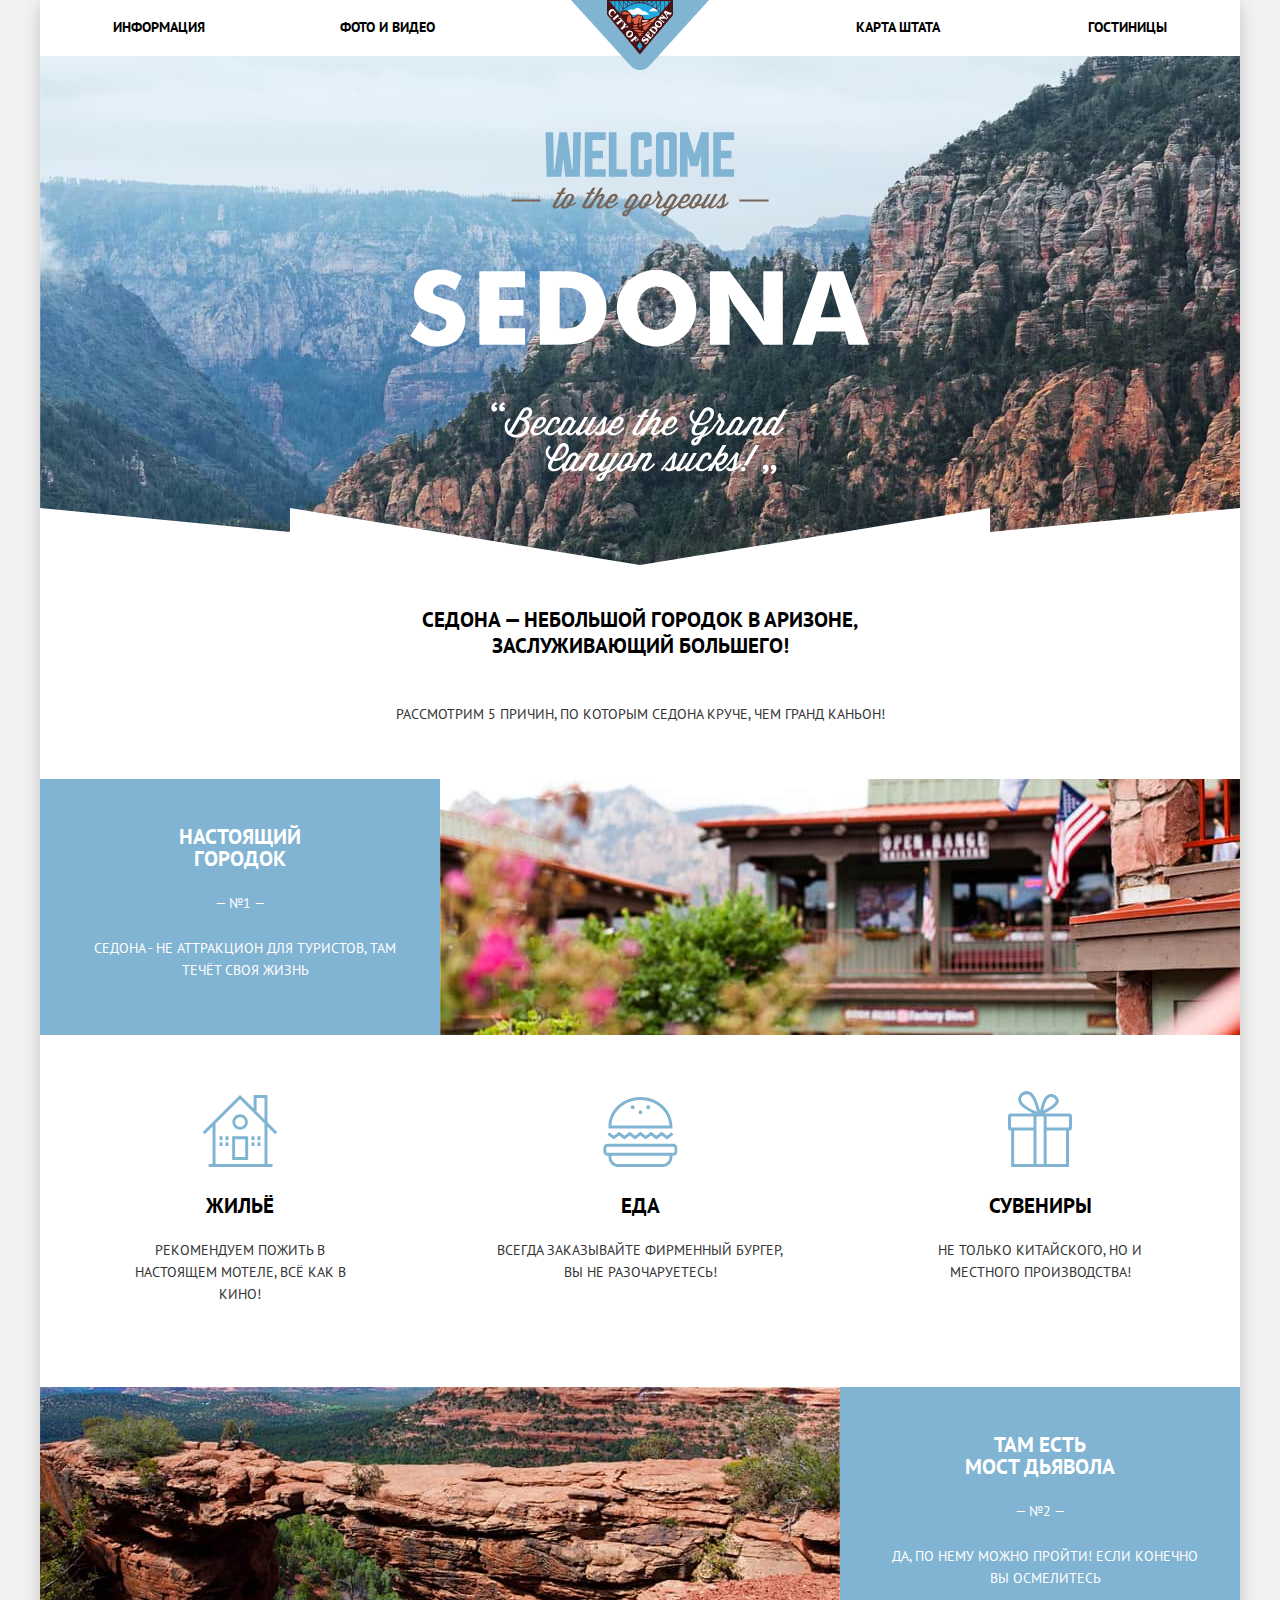
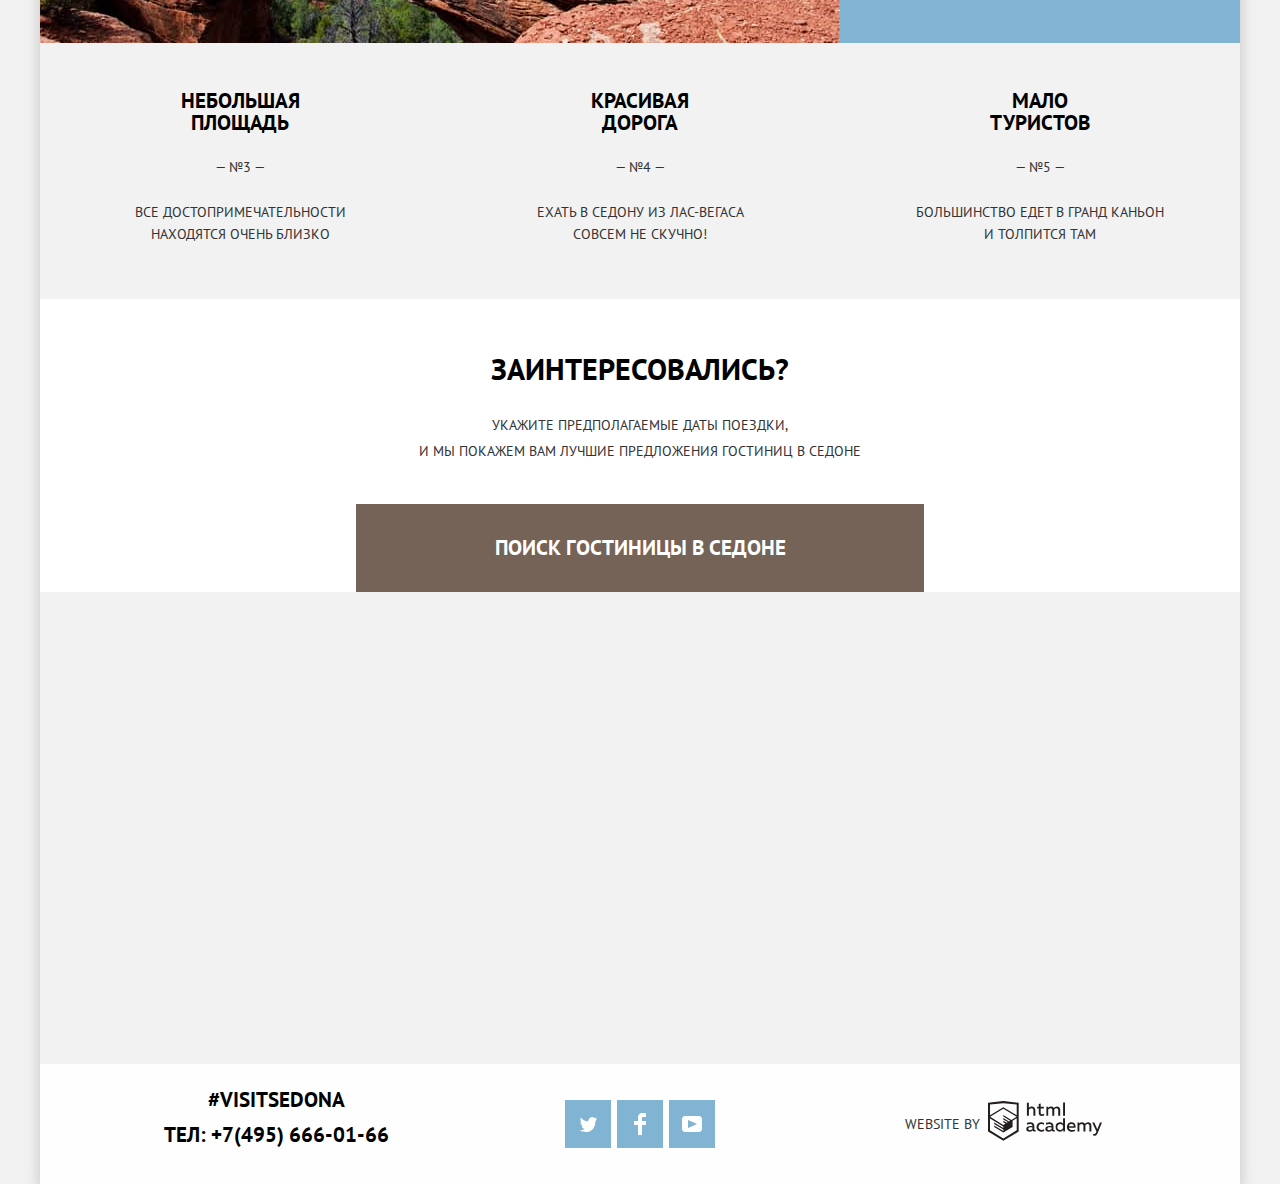
==== commit dd95ced8: "Form animation" ====
--- a/index.html
+++ b/index.html
@@ -103,20 +103,20 @@
         </ol>
       </section>
       <section class="search-section">
-        <div class="search-section-slogan">
-          <h2 class="visually-hidden">Раздел поиска жилья</h2>
-          <p class="caption slogan-caption">Заинтересовались?</p>
-          <p class="slogan-text">Укажите предполагаемые даты поездки,<br> и мы покажем вам лучшие предложения гостиниц в Cедоне</p>
-        </div>
+        <h2 class="visually-hidden">Раздел поиска жилья</h2>
         <div class="search-form-wrapper">
+          <div class="search-section-slogan">
+            <p class="caption slogan-caption">Заинтересовались?</p>
+            <p class="slogan-text">Укажите предполагаемые даты поездки,<br> и мы покажем вам лучшие предложения гостиниц в Cедоне</p>
+          </div>
           <button class="button search-form-open-button">Поиск гостиницы в Седоне</button>
           <form class="search-form" action="https://echo.htmlacademy.ru" method="post" target="_blank">
             <div class="search-form-item">
               <label class="input-label" for="date-in">
                 Дата заезда:
               </label>
-              <input class="form-input input-date" type="text" name="date-in" id="date-in" placeholder="24 апреля 2017">
-              <button class="input-date-button date-in-button"  type="button">
+              <input class="form-input input-date" type="text" name="date-in" id="date-in" placeholder="24 апреля 2017" required>
+              <button class="input-date-button date-in-button"  type="button" aria-label="Открыть календать для выбора даты заезда">
                 <svg aria-hidden="true" focusable="false" width="21" height="23" fill="none" xmlns="http://www.w3.org/2000/svg">
                   <path fill-rule="evenodd" clip-rule="evenodd" d="M16.4 3.02h2.85c.97 0 1.75.83 1.75 1.84v16.3A1.8 1.8 0 0119.25 23H1.75A1.8 1.8 0 010 21.16V4.86a1.8 1.8 0 011.75-1.84h2.84V1.65c0-.38.3-.7.66-.7.36 0 .66.32.66.7v1.37h3.93V1.65c0-.38.3-.7.66-.7.36 0 .66.32.66.7v1.37h3.93V1.65c0-.38.3-.7.66-.7.36 0 .66.32.66.7v1.37zm3.16 18.46c.09-.08.13-.2.13-.32V4.86c0-.25-.2-.46-.44-.46h-2.84v1.38c0 .38-.3.69-.66.69a.67.67 0 01-.65-.69V4.4h-3.94v1.38c0 .38-.3.69-.66.69a.67.67 0 01-.65-.69V4.4H5.9v1.38c0 .38-.3.69-.66.69a.67.67 0 01-.66-.69V4.4H1.75a.45.45 0 00-.44.46v16.3c0 .25.2.46.44.46h17.5c.12 0 .23-.05.31-.14z" fill="#A9A9A9"/><path fill-rule="evenodd" clip-rule="evenodd" d="M4.6 9.22h2.62v2.07H4.59V9.22zm0 3.45h2.62v2.06H4.59v-2.06zm2.62 3.44H4.59v2.07h2.63V16.1zm1.97 0h2.62v2.07H9.2V16.1zm2.62-3.44H9.2v2.06h2.62v-2.06zM9.2 9.22h2.62v2.07H9.2V9.22zm7.22 6.9h-2.63v2.06h2.63V16.1zm-2.63-3.45h2.63v2.06h-2.63v-2.06zm2.63-3.45h-2.63v2.07h2.63V9.22z" fill="#A9A9A9"/>
                 </svg>
@@ -126,8 +126,8 @@
               <label class="input-label" for="date-out">
                 Дата выезда:
               </label>
-              <input class="form-input input-date" type="text" name="date-out" id="date-out" placeholder="4 июля 2017">
-              <button class="input-date-button date-out-button" type="button">
+              <input class="form-input input-date" type="text" name="date-out" id="date-out" placeholder="4 июля 2017" required>
+              <button class="input-date-button date-out-button" type="button" aria-label="Открыть календать для выбора даты выезда">
                 <svg aria-hidden="true" focusable="false" width="21" height="23" fill="none" xmlns="http://www.w3.org/2000/svg">
                   <path fill-rule="evenodd" clip-rule="evenodd" d="M16.4 3.02h2.85c.97 0 1.75.83 1.75 1.84v16.3A1.8 1.8 0 0119.25 23H1.75A1.8 1.8 0 010 21.16V4.86a1.8 1.8 0 011.75-1.84h2.84V1.65c0-.38.3-.7.66-.7.36 0 .66.32.66.7v1.37h3.93V1.65c0-.38.3-.7.66-.7.36 0 .66.32.66.7v1.37h3.93V1.65c0-.38.3-.7.66-.7.36 0 .66.32.66.7v1.37zm3.16 18.46c.09-.08.13-.2.13-.32V4.86c0-.25-.2-.46-.44-.46h-2.84v1.38c0 .38-.3.69-.66.69a.67.67 0 01-.65-.69V4.4h-3.94v1.38c0 .38-.3.69-.66.69a.67.67 0 01-.65-.69V4.4H5.9v1.38c0 .38-.3.69-.66.69a.67.67 0 01-.66-.69V4.4H1.75a.45.45 0 00-.44.46v16.3c0 .25.2.46.44.46h17.5c.12 0 .23-.05.31-.14z" fill="#A9A9A9"/><path fill-rule="evenodd" clip-rule="evenodd" d="M4.6 9.22h2.62v2.07H4.59V9.22zm0 3.45h2.62v2.06H4.59v-2.06zm2.62 3.44H4.59v2.07h2.63V16.1zm1.97 0h2.62v2.07H9.2V16.1zm2.62-3.44H9.2v2.06h2.62v-2.06zM9.2 9.22h2.62v2.07H9.2V9.22zm7.22 6.9h-2.63v2.06h2.63V16.1zm-2.63-3.45h2.63v2.06h-2.63v-2.06zm2.63-3.45h-2.63v2.07h2.63V9.22z" fill="#A9A9A9"/>
                 </svg>
@@ -136,13 +136,13 @@
             <div class="search-form-item">
               <label class="input-label" for="number-adults">Взрослые:</label>
               <div class="input-number-wrapper">
-                <button class="button button-number" type="button">
+                <button class="button button-number" type="button" aria-label="Убавить количество взрослых">
                   <svg aria-hidden="true" focusable="false" width="12" height="3" viewBox="0 0 12 3" fill="none" xmlns="http://www.w3.org/2000/svg">
                     <rect class="button-number-icon" width="12" height="3" fill="#A9A9A9"/>
                   </svg>
                 </button>
-                <input class="form-input input-number" type="text" name="number-adults" id="number-adults" placeholder="2">
-                <button class="button button-number" type="button">
+                <input class="form-input input-number" type="text" name="number-adults" id="number-adults" placeholder="2" required>
+                <button class="button button-number" type="button" aria-label="Добавить количество взрослых">
                   <svg aria-hidden="true" focusable="false" width="11" height="11" fill="none" xmlns="http://www.w3.org/2000/svg">
                     <path class="button-number-icon" fill-rule="evenodd" clip-rule="evenodd" d="M4.23 6.77V11h2.54V6.77H11V4.23H6.77V0H4.23v4.23H0v2.54h4.23z" fill="#A9A9A9"/>
                   </svg>
@@ -150,13 +150,13 @@
               </div>
               <label class="input-label number-kids-label" for="number-kids">Дети:</label>
               <div class="input-number-wrapper">
-                <button class="button button-number" type="button">
+                <button class="button button-number" type="button" aria-label="Убавить количество детей">
                   <svg aria-hidden="true" focusable="false" width="12" height="3" viewBox="0 0 12 3" fill="none" xmlns="http://www.w3.org/2000/svg">
                     <rect class="button-number-icon" width="12" height="3" fill="#A9A9A9"/>
                   </svg>
                 </button>
-                <input class="form-input input-number" type="text" name="number-kids" id="number-kids" placeholder="0">
-                <button class="button button-number" type="button">
+                <input class="form-input input-number" type="text" name="number-kids" id="number-kids" placeholder="0" required>
+                <button class="button button-number" type="button" aria-label="Добавить количество детей">
                   <svg aria-hidden="true" focusable="false" width="11" height="11" fill="none" xmlns="http://www.w3.org/2000/svg">
                     <path class="button-number-icon" fill-rule="evenodd" clip-rule="evenodd" d="M4.23 6.77V11h2.54V6.77H11V4.23H6.77V0H4.23v4.23H0v2.54h4.23z" fill="#A9A9A9"/>
                   </svg>
@@ -166,9 +166,10 @@
             <button class="button search-form-button" type="submit">Найти</button>
           </form>
         </div>
-        <div class="map" id="map">
-          <iframe src="https://www.google.com/maps/embed?pb=!1m18!1m12!1m3!1d52385.18050600176!2d-111.83015813566071!3d34.8543733809926!2m3!1f0!2f0!3f0!3m2!1i1024!2i768!4f13.1!3m3!1m2!1s0x872da132f942b00d%3A0x5548c523fa6c8efd!2z0KHQtdC00L7QvdCwLCDQkNGA0LjQt9C-0L3QsCA4NjMzNiwg0KHQqNCQ!5e0!3m2!1sru!2sru!4v1600589619827!5m2!1sru!2sru" width="1200" height="584" style="border:0;" allowfullscreen="" aria-hidden="false" tabindex="0"></iframe>
-        </div>
+      </section>
+      <section class="map" id="map">
+        <h2 class="visually-hidden">Карта штата</h2>
+        <iframe src="https://www.google.com/maps/embed?pb=!1m18!1m12!1m3!1d52385.18050600176!2d-111.83015813566071!3d34.8543733809926!2m3!1f0!2f0!3f0!3m2!1i1024!2i768!4f13.1!3m3!1m2!1s0x872da132f942b00d%3A0x5548c523fa6c8efd!2z0KHQtdC00L7QvdCwLCDQkNGA0LjQt9C-0L3QsCA4NjMzNiwg0KHQqNCQ!5e0!3m2!1sru!2sru!4v1600589619827!5m2!1sru!2sru" width="1200" height="584" style="border:0;" allowfullscreen="" aria-hidden="false" tabindex="0"></iframe>
       </section>
     </main>
     <footer class="main-footer transparent-footer">
@@ -179,15 +180,15 @@
       </section>
       <section class="footer-column footer-social">
         <h2 class="visually-hidden">Наши социальные сети</h2>
-        <a class="button social-button social-button-twitter">
+        <a class="button social-button social-button-twitter" href="#">
           <span class="visually-hidden">Twitter</span>
           <img class="social-icon" src="img/twitter-icon.svg" width="17" height="17" alt="Ссылка на аккаунт в Twitter">
         </a>
-        <a class="button social-button social-button-Facebook">
+        <a class="button social-button social-button-Facebook" href="#">
           <span class="visually-hidden">Facebook</span>
           <img class="social-icon" src="img/facebook-icon.svg" width="12" height="22" alt="Ссылка на аккаунт в Facebook">
         </a>
-        <a class="button social-button social-button-YouTube">
+        <a class="button social-button social-button-YouTube" href="#">
           <span class="visually-hidden">YouTube</span>
           <img class="social-icon" src="img/youtube-icon.svg" width="20" height="16" alt="Ссылка на аккаунт в YouTube">
         </a>
@@ -196,6 +197,7 @@
         <h2 class="visually-hidden">Копирайты</h2>
         <p>Website by</p>
         <a class="footer-copyright-link" href="https://htmlacademy.ru/intensive/htmlcss" target="_blank">
+          <span class="visually-hidden">HTML Academy</span>
           <svg aria-hidden="true" focusable="false" width="115" height="41" fill="none" xmlns="http://www.w3.org/2000/svg">
             <path fill-rule="evenodd" clip-rule="evenodd" d="M15.52 1.06h-.17L0 2.72v28.77l15.35 9.35 15.35-9.35V2.72L15.52 1.06zm61.5 1.56h-1.93v13.11h1.93V2.63zm-36.16.01v5.14a3.98 3.98 0 012.85-1.23c.97-.06 1.92.3 2.62 1 .69.7 1.06 1.67 1.01 2.67v5.55h-1.97v-5.3c.05-.51-.1-1.03-.41-1.43a1.9 1.9 0 00-1.3-.72h-.3c-1.01.06-1.93.62-2.46 1.5v5.95h-2V2.63h1.96zm36.16 28.85h-1.74v-1.42a4.06 4.06 0 01-3.37 1.66 4.7 4.7 0 01-4.33-4.74 4.7 4.7 0 014.33-4.73c1.21-.04 2.37.47 3.17 1.4v-5.33h1.94v13.16zm-29.95-1.42c.2 0 .39-.04.58-.1v1.43c-.4.15-.82.23-1.25.22a1.76 1.76 0 01-1.76-1.08 5.04 5.04 0 01-3.31 1.17c-1.6 0-3.07-.9-3.07-2.75 0-2.3 2.1-3.01 3.91-3.01.77.01 1.54.1 2.29.27v-.33c0-1.07-.8-1.9-2.31-1.9-1.1 0-2.17.23-3.17.68v-1.83c1.09-.38 2.22-.58 3.37-.6 2.49 0 4.02 1.22 4.02 3.95v3.23a.6.6 0 00.13.43c.1.12.23.2.39.2h.18v.02zm-6.8-1.22c.03.39.2.75.5 1 .28.26.66.38 1.04.35h.12c.95 0 1.87-.39 2.54-1.08v-1.53c-.63-.14-1.27-.21-1.91-.23-1.05 0-2.28.36-2.28 1.49zm15.75-5.9a5.18 5.18 0 00-2.7-.7h-.38c-1.2.05-2.35.58-3.18 1.48-.83.9-1.27 2.1-1.23 3.34v.44a4.48 4.48 0 004.72 4.23c1 .03 2-.18 2.91-.61v-1.85c-.78.45-1.67.69-2.56.7a2.88 2.88 0 01-2.66-1.43 3.02 3.02 0 010-3.07 2.88 2.88 0 012.66-1.43c.86 0 1.7.26 2.42.75v-1.85zm10.13 7.12c.2 0 .4-.04.58-.1v1.43c-.4.15-.82.23-1.24.22a1.76 1.76 0 01-1.77-1.08 5.04 5.04 0 01-3.3 1.17c-1.6 0-3.08-.9-3.08-2.75 0-2.3 2.11-3.01 3.92-3.01.77.01 1.53.1 2.29.27v-.33c0-1.07-.8-1.9-2.32-1.9-1.09 0-2.16.23-3.16.68v-1.83c1.08-.38 2.22-.58 3.37-.6 2.49 0 4.02 1.22 4.02 3.95v3.23a.6.6 0 00.12.43c.1.12.24.2.4.2h.17v.02zm-6.3-.21c-.29-.26-.47-.62-.5-1.01h.03c0-1.13 1.16-1.49 2.28-1.49.64.02 1.28.1 1.9.23v1.53a3.54 3.54 0 01-2.54 1.08h-.11a1.4 1.4 0 01-1.05-.34zm9.48-2.92c0-1.64 1.3-2.98 2.9-2.98l.03.06c1.21 0 2.31.73 2.8 1.86v2.16a3.02 3.02 0 01-2.82 1.88 2.95 2.95 0 01-2.91-2.98zm14.02-4.68c3.5 0 4.7 2.89 4.13 5.49h-6.56c.22 1.62 1.76 2.28 3.37 2.28.96 0 1.91-.22 2.78-.64v1.73c-1 .43-2.08.64-3.16.61-2.67 0-5.01-1.53-5.01-4.77a4.57 4.57 0 011.14-3.27c.8-.89 1.9-1.41 3.08-1.46h.23v.03zm-2.48 3.93a2.42 2.42 0 012.57-2.27h.05c.62-.06 1.23.17 1.67.62.44.45.67 1.08.62 1.71h-4.91v-.06zm8.62 5.28V22.5h1.74v1.07a3.98 3.98 0 012.93-1.37 3 3 0 012.79 1.52 4.3 4.3 0 013.07-1.44 3.2 3.2 0 012.49 1.01c.64.69.97 1.63.88 2.58v5.61h-2v-5.55c.05-.46-.08-.91-.37-1.27a1.67 1.67 0 00-1.13-.62h-.27c-.87.05-1.67.5-2.19 1.2v6.24h-2v-5.55c.04-.46-.1-.92-.38-1.27-.29-.35-.7-.57-1.15-.61h-.21c-.94.08-1.8.6-2.33 1.4v6.07h-1.83l-.04-.06zm24.49-8.99h-2l-2.66 6.8-3.01-6.78h-2.11l4.22 9.06-.18.45c-.52 1.36-1.24 2.05-2.19 2.05-.3 0-.6-.04-.9-.13v1.7c.39.1.78.14 1.17.15 1.33 0 2.58-.75 3.53-3.09l4.13-10.2zM52.68 6.8V3.55l-1.95.46v2.72h-1.59V8.5h1.65V13c-.07.83.23 1.64.82 2.21.59.58 1.4.85 2.2.75.79 0 1.58-.12 2.33-.38v-1.73c-.57.24-1.17.36-1.78.36-1.14 0-1.67-.39-1.67-1.58v-4.1h3.16V6.78H52.7zm5.7 8.96v-9h1.76v1.08a3.98 3.98 0 012.92-1.38A3 3 0 0165.8 7.9a4.3 4.3 0 013.07-1.44 3.2 3.2 0 012.5 1.05c.63.7.94 1.66.84 2.62v5.62h-2V10.2c.04-.46-.1-.91-.37-1.27a1.67 1.67 0 00-1.14-.62h-.24c-.86.05-1.66.5-2.18 1.2v6.24h-2V10.2c.04-.46-.1-.91-.37-1.27a1.67 1.67 0 00-1.13-.62h-.25c-.94.08-1.8.6-2.33 1.39v6.07H58.4zM28.7 30.3v.02-.02zm0-11.98V30.3l-13.35 8.13L2 30.32v-11.8L15.3 26.6v1.42l-9.1-5.5v1.41l9.15 5.62v1.5L6.19 25.5v1.45l9.16 5.62 9.23-5.65v-6.1l4.12-2.5zm0-1.54l-3.66 2.16-1.7 1.07-8.03-4.93v1.42l6.85 4.23-.15.1-1.06.58-5.66-3.46v1.45l4.47 2.72-1.05.72-3.38-2.05v1.41l2.22 1.34-2.25 1.36L2.1 16.86l13.2-8.13 13.4 8.05zM15.3 7.28l13.42 8.07V4.56L15.36 3.13 2.02 4.56v10.8l13.27-8.09z" fill="#231F20"/>
           </svg>
@@ -203,5 +205,6 @@
       </section>
     </footer>
   </div>
+  <script src="js/script.js"></script>
 </body>
 </html>
--- a/css/style.css
+++ b/css/style.css
@@ -428,9 +428,42 @@
   background-color: var(--basic-extra-dark-brown);
 }
 
+@keyframes appear {
+  0% {
+    transform: translateY(-280px);
+  }
+
+  100% {
+    transform: translateY(0);
+  }
+}
+
+@keyframes shake {
+  0%,
+  100% {
+    transform: translateX(0);
+  }
+
+  10%,
+  30%,
+  50%,
+  70%,
+  90% {
+    transform: translateX(-10px);
+  }
+
+  20%,
+  40%,
+  60%,
+  80% {
+    transform: translateX(10px);
+  }
+}
+
 .search-form {
   position: absolute;
   left: 0;
+  z-index: -1;
   display: flex;
   flex-direction: column;
   justify-content: space-between;
@@ -441,7 +474,19 @@
 
   background-color: var(--basic-white);
   box-shadow: 0px 7px 15px rgba(0, 1, 1, 0.15);
-}
+
+  animation: appear 0.6s;
+}
+
+.search-form--hide {
+  display: none;
+}
+
+.search-form--error {
+  animation: shake 0.5s;
+}
+
+
 
 .search-form-item {
   position: relative;
@@ -576,6 +621,11 @@
 
 .search-form-button:active {
   background-color: var(--basic-extra-dark-blue);
+}
+
+.map {
+  position: relative;
+  z-index: -2;
 }
 
 .map iframe {
@@ -759,6 +809,10 @@
 
 .filter-input-checkbox:disabled + .filter-option-label::before {
   background-image: url(../img/checkbox-on-blocked.svg);
+}
+
+.filter-input-checkbox:focus + .filter-option-label {
+  outline: 1px solid var(--basic-black);
 }
 
 .filter-form-button {
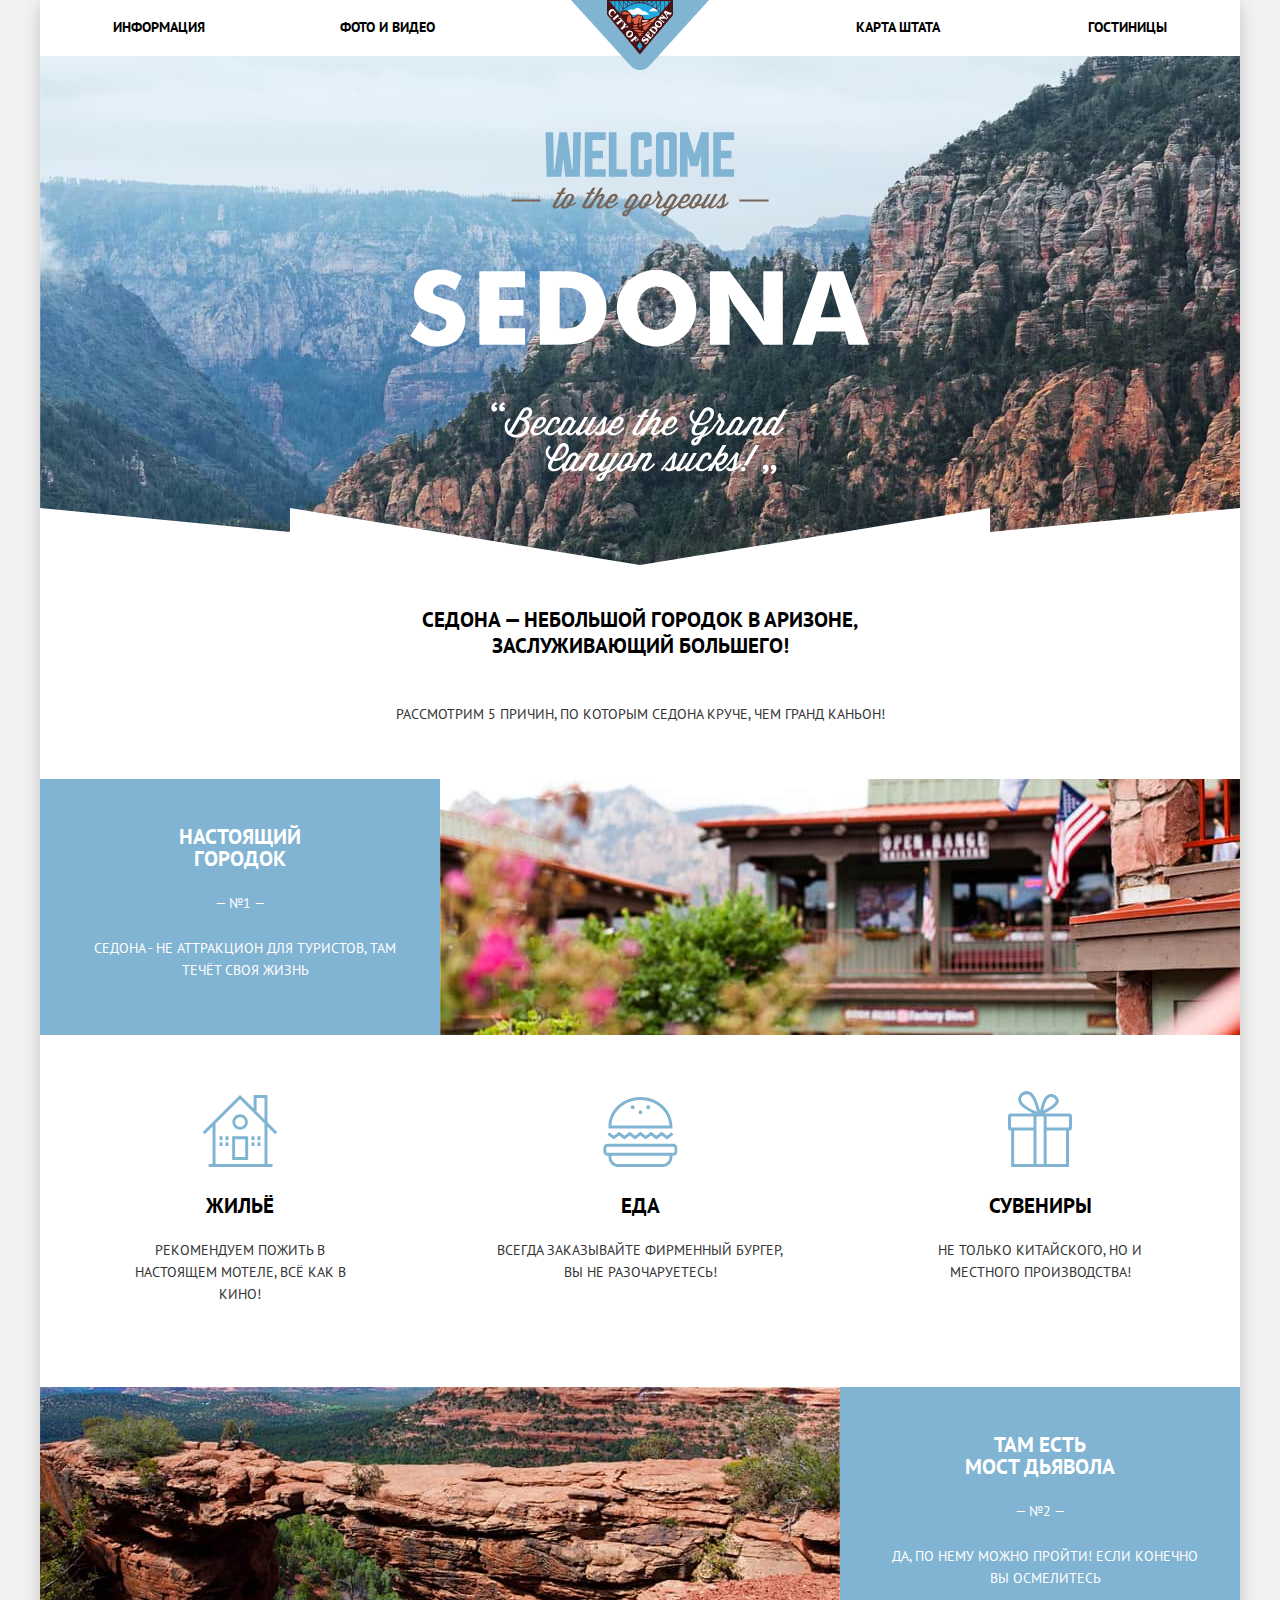
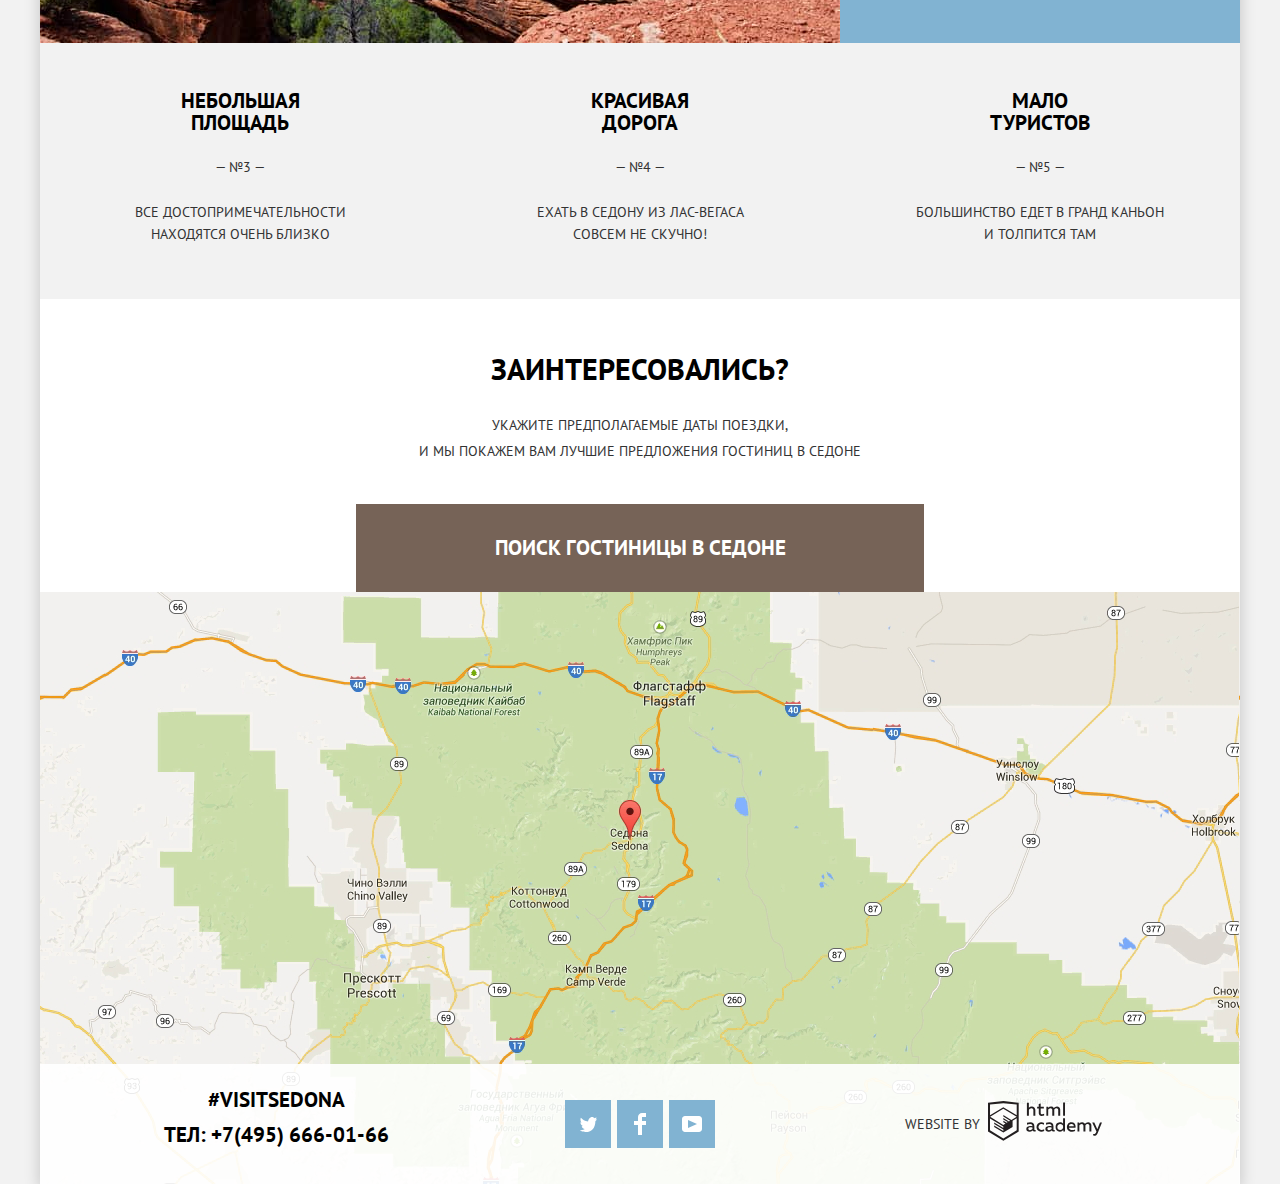
==== commit 39db6e66: "Исправление замечаний" ====
--- a/index.html
+++ b/index.html
@@ -4,8 +4,8 @@
   <meta charset="utf-8">
   <title>HTML Academy: Седона</title>
   <link href="https://fonts.googleapis.com/css2?family=PT+Sans:wght@400;700&display=swap" rel="stylesheet">
-  <link rel="stylesheet" href="css/normalize.css">
-  <link rel="stylesheet" href="css/style.css">
+  <link rel="stylesheet" href="css/normalize.min.css">
+  <link rel="stylesheet" href="css/style.min.css">
 </head>
 <body class="page-body">
   <div class="page-container">
@@ -31,7 +31,6 @@
       </nav>
     </header>
     <main>
-
       <section class="common-section">
         <h1 class="visually-hidden">Поиск и бронирование жилья в Седоне</h1>
         <div class="banner-wrapper">
@@ -42,7 +41,6 @@
           <p class="common-section-text">Рассмотрим 5 причин, по которым Седона круче, чем гранд каньон!</p>
         </div>
       </section>
-
       <section class="advantages">
         <ol class="advantages-list">
           <li class="advantage-item">
@@ -205,6 +203,6 @@
       </section>
     </footer>
   </div>
-  <script src="js/script.js"></script>
+  <script src="js/script.min.js"></script>
 </body>
 </html>
--- a/css/style.min.css
+++ b/css/style.min.css
@@ -0,0 +1 @@
+:root{--basic-black:#000000;--basic-black-opacity:RGBA(0, 0, 0, 0.3);--basic-dark:#333333;--basic-rating:#666666;--basic-light-grey:#F2F2F2;--input-hover-grey:#EBEBEB;--bacic-border-grey:#E5E5E5;--basic-toggle-grey:#ABABAB;--basic-toggle-shadow:RGBA(171, 171, 171, 0.3);--basic-grey:#EEEEEE;--copyright-logo-active:#BDBBBC;--basic-white:#ffffff;--basic-white-opacity:RGBA(255,255,255,0.3);--transparent-footer-background:rgba(255, 255, 255, 0.9);--basic-blue:#81B3D2;--basic-dark-blue:#669EC0;--basic-extra-dark-blue:#5496BD;--basic-brown:#766357;--basic-dark-brown:#604E43;--basic-extra-dark-brown:#503E33}*,::after,::before{-webkit-box-sizing:border-box;box-sizing:border-box}a{text-decoration:none}body{margin:0;padding:0;font-family:"PT Sans",Arial,sans-serif;font-style:normal;font-weight:400;font-size:14px;line-height:26px;color:var(--basic-dark);text-transform:uppercase;background:var(--basic-light-grey)}.button{font:inherit;font-size:21px;line-height:26px;font-weight:700;text-decoration:none;text-align:center;color:var(--basic-white);vertical-align:middle;text-transform:uppercase;background-color:var(--basic-dark);border:none;cursor:pointer}.button:active{color:var(--basic-white-opacity)}.page{height:100%}.page-container{position:relative;margin-right:auto;margin-left:auto;width:1200px;min-height:100%;display:-ms-grid;display:grid;-ms-grid-rows:-webkit-min-content 1fr -webkit-min-content;-ms-grid-rows:min-content 1fr min-content;grid-template-rows:-webkit-min-content 1fr -webkit-min-content;grid-template-rows:min-content 1fr min-content;-ms-flex-line-pack:start;align-content:start;-webkit-box-shadow:0 5px 15px rgba(0,1,1,.2);box-shadow:0 5px 15px rgba(0,1,1,.2)}.caption{margin:0;font-weight:700;font-size:21px;line-height:26px;color:var(--basic-black)}.visually-hidden{position:absolute;width:1px;height:1px;margin:-1px;border:0;padding:0;white-space:nowrap;-webkit-clip-path:inset(100%);clip-path:inset(100%);clip:rect(0 0 0 0);overflow:hidden}.main-navigation{position:relative;display:-ms-grid;display:grid;font-size:14px;line-height:26px;color:var(--basic-black);background-color:var(--basic-white)}.main-header-logo{display:block;position:absolute;-webkit-transform:translatex(-50%);-ms-transform:translatex(-50%);transform:translatex(-50%);left:50%;z-index:2}.site-navigation{display:-ms-grid;display:grid;-ms-grid-columns:1fr 1fr 1fr 1fr;grid-template-columns:1fr 1fr 1fr 1fr;margin:0;padding:0;padding-top:14px;list-style:none}.site-navigation-item{display:flex}.site-navigation-item:first-of-type{padding-left:73px}.site-navigation-item:last-of-type{padding-right:73px}.site-navigation-item:nth-child(4n),.site-navigation-item:nth-child(4n-1){justify-content:flex-end}.site-navigation-link{display:block;margin-bottom:16px;font-weight:700;text-decoration:none;color:var(--basic-black)}.site-navigation-link:not([href]){color:var(--basic-brown)}.site-navigation-link:hover{color:var(--basic-blue)}.site-navigation-link:active{opacity:.3}.common-section{background-color:var(--basic-white);text-align:center}.banner-wrapper{position:relative;display:-webkit-box;display:-ms-flexbox;display:flex;-webkit-box-orient:vertical;-webkit-box-direction:normal;-ms-flex-direction:column;flex-direction:column;-webkit-box-align:center;-ms-flex-align:center;align-items:center;min-height:509px;padding-top:76px;background-color:var(--basic-dark);background-image:url(../img/background-photo-index.jpg);background-repeat:no-repeat;background-size:cover}.banner-wrapper::after{position:absolute;content:"";width:100%;height:57px;bottom:0;background-image:url(../img/background-index-mask.svg);background-size:cover;background-repeat:no-repeat}.common-section-description{padding-top:42px;padding-bottom:52px}.common-section-caption{margin-right:auto;margin-left:auto;margin-bottom:42px;width:470px}.common-section-text{margin:0}.advantages-list{display:-webkit-box;display:-ms-flexbox;display:flex;-ms-flex-wrap:wrap;flex-wrap:wrap;padding:0;margin:0;list-style:none}.advantage-item{display:-webkit-box;display:-ms-flexbox;display:flex;-ms-flex-wrap:wrap;flex-wrap:wrap;-webkit-box-pack:justify;-ms-flex-pack:justify;justify-content:space-between;width:calc(100%/3);text-align:center}.advantage-item-description{display:-webkit-box;display:-ms-flexbox;display:flex;-webkit-box-orient:vertical;-webkit-box-direction:normal;-ms-flex-direction:column;flex-direction:column;-webkit-box-pack:start;-ms-flex-pack:start;justify-content:flex-start;width:400px;min-height:256px;padding-top:47px;padding-right:50px;padding-left:50px;padding-bottom:47px}.advantage-item:nth-of-type(1),.advantage-item:nth-of-type(2){width:100%}.advantage-item:nth-of-type(1) .advantage-item-description,.advantage-item:nth-of-type(2) .advantage-item-description{background-color:var(--basic-blue);color:var(--basic-white)}.advantage-item:nth-of-type(2) .advantage-item-description{-webkit-box-ordinal-group:3;-ms-flex-order:2;order:2}.advantage-item-photo img{display:block}.advantage-caption{margin-bottom:20px;margin-right:auto;margin-left:auto;width:120px;line-height:22px;color:var(--basic-black)}.advantage-item:nth-child(1) .advantage-caption,.advantage-item:nth-child(2) .advantage-caption{width:150px;color:var(--basic-white)}.advantage-item-number{margin:0;margin-bottom:21px}.advantage-text{margin:0;margin-right:auto;margin-left:auto;padding:0;width:262px;line-height:22px}.advantage-item:nth-child(1) .advantage-text,.advantage-item:nth-child(2) .advantage-text{width:310px}.advantage-item:last-child .advantage-text{width:250px}.features-list{display:-ms-grid;display:grid;-ms-grid-columns:1fr 1fr 1fr;grid-template-columns:1fr 1fr 1fr;width:100%;margin:0;padding:0;list-style:none;background-color:var(--basic-white)}.feature-item{position:relative;padding-top:158px;padding-bottom:82px;text-align:center;color:var(--basic-dark)}.feature-item::before{position:absolute;content:"";left:50%;-webkit-transform:translatex(-50%);-ms-transform:translatex(-50%);transform:translatex(-50%)}.feature-item-residence::before{top:60px;width:75px;height:72px;background-image:url(../img/house-icon.svg)}.feature-item-food::before{top:62px;width:75px;height:70px;background-image:url(../img/food-icon.svg)}.feature-item-souvenirs::before{top:55px;width:64px;height:77px;background-image:url(../img/gift-icon.svg)}.feature-caption{margin-bottom:20px}.feature-text{margin:0;margin-right:auto;margin-left:auto;width:300px;line-height:22px}.feature-item-residence .feature-text{width:255px}.feature-item-souvenirs .feature-text{width:270px}.search-section{display:-webkit-box;display:-ms-flexbox;display:flex;-webkit-box-orient:vertical;-webkit-box-direction:normal;-ms-flex-direction:column;flex-direction:column;-webkit-box-pack:end;-ms-flex-pack:end;justify-content:flex-end;-webkit-box-align:center;-ms-flex-align:center;align-items:center;padding-top:58px;text-align:center;background-color:var(--basic-white)}.slogan-caption{margin-bottom:31px;font-size:30px;line-height:24px}.slogan-text{margin:0;margin-bottom:40px;padding:0}.search-form-wrapper{position:relative;width:568px}.search-form-open-button{width:100%;padding-top:31px;padding-bottom:31px;background-color:var(--basic-brown)}.search-form-open-button:hover{background-color:var(--basic-dark-brown)}.search-form-open-button:active{background-color:var(--basic-extra-dark-brown)}@-webkit-keyframes appear{0%{-webkit-transform:translate(-50%,-86px);transform:translate(-50%,-86px)}70%{-webkit-transform:translate(-50%,30px);transform:translate(-50%,30px)}90%{-webkit-transform:translate(-50%,-10px);transform:translate(-50%,-10px)}100%{-webkit-transform:translate(-50%,0);transform:translate(-50%,0)}}@keyframes appear{0%{-webkit-transform:translate(-50%,-86px);transform:translate(-50%,-86px)}70%{-webkit-transform:translate(-50%,30px);transform:translate(-50%,30px)}90%{-webkit-transform:translate(-50%,-10px);transform:translate(-50%,-10px)}100%{-webkit-transform:translate(-50%,0);transform:translate(-50%,0)}}.search-form{position:absolute;left:50%;-webkit-transform:translateX(-50%);-ms-transform:translateX(-50%);transform:translateX(-50%);display:-webkit-box;display:-ms-flexbox;display:flex;-webkit-box-orient:vertical;-webkit-box-direction:normal;-ms-flex-direction:column;flex-direction:column;-webkit-box-pack:justify;-ms-flex-pack:justify;justify-content:space-between;-webkit-box-align:stretch;-ms-flex-align:stretch;align-items:stretch;width:568px;padding-top:52px;padding-bottom:55px;background-color:var(--basic-white);-webkit-box-shadow:0 7px 15px rgba(0,1,1,.15);box-shadow:0 7px 15px rgba(0,1,1,.15);-webkit-animation:appear .6s;animation:appear .6s}.search-form--hide{display:none}.search-form-item{position:relative;display:-webkit-box;display:-ms-flexbox;display:flex;-webkit-box-orient:horizontal;-webkit-box-direction:normal;-ms-flex-direction:row;flex-direction:row;-ms-flex-wrap:nowrap;flex-wrap:nowrap;-webkit-box-pack:justify;-ms-flex-pack:justify;justify-content:space-between;-webkit-box-align:center;-ms-flex-align:center;align-items:center;margin-bottom:30px;padding-left:55px;padding-right:55px}.search-form-item:last-of-type{margin-bottom:55px;-webkit-box-pack:start;-ms-flex-pack:start;justify-content:flex-start}.input-label{display:block;font-weight:700;font-size:14px;line-height:26px}.number-kids-label{margin-right:27px;margin-left:auto}.form-input{font-size:14px;line-height:26px;font-weight:700;color:var(--basic-black);background-color:var(--basic-light-grey);border:none}.form-input::-webkit-input-placeholder{text-transform:uppercase;color:var(--basic-black);opacity:1}.form-input::-moz-placeholder{text-transform:uppercase;color:var(--basic-black);opacity:1}.form-input:-ms-input-placeholder{text-transform:uppercase;color:var(--basic-black);opacity:1}.form-input::-ms-input-placeholder{text-transform:uppercase;color:var(--basic-black);opacity:1}.form-input::placeholder{text-transform:uppercase;color:var(--basic-black);opacity:1}.form-input:hover{background-color:var(--input-hover-grey)}.form-input:focus{background-color:var(--basic-white);outline:2px solid var(--bacic-border-grey)}.input-date{width:346px;margin:0;padding-top:6px;padding-bottom:6px;padding-left:13px}.input-date-button{position:absolute;top:7px;right:64px;margin:0;padding:0;background:0 0;border:none}.input-date-button:hover path{fill:var(--basic-black)}.input-date-button:active path{fill:var(--basic-blue)}.input-number-wrapper{display:-webkit-box;display:-ms-flexbox;display:flex;-webkit-box-orient:horizontal;-webkit-box-direction:normal;-ms-flex-direction:row;flex-direction:row;width:114px}.input-number-wrapper:first-of-type{margin-left:40px}.button-number{display:-webkit-box;display:-ms-flexbox;display:flex;-webkit-box-orient:horizontal;-webkit-box-direction:normal;-ms-flex-flow:row nowrap;flex-flow:row nowrap;-webkit-box-pack:center;-ms-flex-pack:center;justify-content:center;-webkit-box-align:center;-ms-flex-align:center;align-items:center;width:38px;height:38px;background-color:var(--basic-light-grey)}.button-number:hover .button-number-icon{fill:var(--basic-black)}.button-number:active .button-number-icon{fill:var(--basic-blue)}.input-number{display:block;width:38px;padding-top:6px;padding-bottom:6px;text-align:center}.search-form-button{margin-left:55px;margin-right:55px;padding-top:16px;padding-bottom:15px;background-color:var(--basic-blue)}.search-form-button:hover{background-color:var(--basic-dark-blue)}.search-form-button:active{background-color:var(--basic-extra-dark-blue)}.map{background-image:url(../img/map.png)}.map iframe{margin:0;padding:0}.main-footer{display:-webkit-box;display:-ms-flexbox;display:flex;-webkit-box-pack:center;-ms-flex-pack:center;justify-content:center;width:100%;min-height:120px;padding:0 54px;background-color:var(--basic-white);text-align:center}.transparent-footer{position:absolute;bottom:0;background-color:var(--transparent-footer-background)}.footer-column{display:-webkit-box;display:-ms-flexbox;display:flex;-ms-flex-wrap:wrap;flex-wrap:wrap;-webkit-box-pack:center;-ms-flex-pack:center;justify-content:center;-webkit-box-align:center;-ms-flex-align:center;align-items:center;width:calc(100% / 3)}.footer-contacts{-webkit-box-orient:vertical;-webkit-box-direction:normal;-ms-flex-direction:column;flex-direction:column;-webkit-box-pack:start;-ms-flex-pack:start;justify-content:flex-start;padding-top:23px}.footer-phone{margin-top:9px;text-decoration:none}.footer-phone:hover{color:var(--basic-blue)}.footer-phone:active{opacity:.3}.social-button{display:-webkit-box;display:-ms-flexbox;display:flex;-webkit-box-align:center;-ms-flex-align:center;align-items:center;-webkit-box-pack:center;-ms-flex-pack:center;justify-content:center;width:46px;height:48px;margin-right:6px;background-color:var(--basic-blue)}.social-button:last-of-type{margin-right:0}.social-button:hover{background-color:var(--basic-dark-blue)}.social-button:active{background-color:var(--basic-extra-dark-blue)}.social-button:active .social-icon{opacity:.3}.footer-copyright{display:-webkit-box;display:-ms-flexbox;display:flex;-webkit-box-pack:center;-ms-flex-pack:center;justify-content:center;-webkit-box-align:center;-ms-flex-align:center;align-items:center}.footer-copyright-link{margin-left:8px}.footer-copyright-link:hover path{fill:var(--basic-blue)}.footer-copyright-link:active path{fill:var(--copyright-logo-active)}.filter-section{min-height:217px;padding-top:26px;padding-right:73px;padding-left:73px;color:var(--basic-white);background-color:var(--basic-dark);background-image:url(../img/background-photo-catalog.jpg);background-size:cover}.filters-form{display:-webkit-box;display:-ms-flexbox;display:flex;-webkit-box-orient:horizontal;-webkit-box-direction:normal;-ms-flex-direction:row;flex-direction:row;-ms-flex-wrap:wrap;flex-wrap:wrap;-webkit-box-pack:justify;-ms-flex-pack:justify;justify-content:space-between}.filter-fieldset{padding:0;margin:0;min-width:254px;border:none}.filter-fieldset:last-of-type{display:-webkit-box;display:-ms-flexbox;display:flex;-webkit-box-orient:vertical;-webkit-box-direction:normal;-ms-flex-direction:column;flex-direction:column;-webkit-box-pack:start;-ms-flex-pack:start;justify-content:flex-start;margin-left:auto}.legend-caption{margin-bottom:24px;font-size:16px;line-height:21px;color:var(--basic-white)}.filter-fieldset:last-of-type .legend-caption{margin-bottom:10px}.fieldset-list{margin:0;padding:0;list-style:none;line-height:21px}.filter-option{margin-bottom:25px;padding-left:40px}.filter-option-label{position:relative;display:block;cursor:pointer;-webkit-user-select:none;-moz-user-select:none;-ms-user-select:none;user-select:none}.filter-option-label::before{position:absolute;top:0;left:-40px;width:27px;height:23px;content:"";background-image:url(../img/checkbox-off.svg);background-repeat:no-repeat}.filter-input-checkbox:checked+.filter-option-label::before{background-image:url(../img/checkbox-on.svg)}.filter-input-checkbox:disabled:not(:checked)+.filter-option-label::before{background-image:url(../img/checkbox-off-blocked.svg)}.filter-input-checkbox:disabled+.filter-option-label::before{background-image:url(../img/checkbox-on-blocked.svg)}.filter-input-checkbox:focus+.filter-option-label{outline:1px solid var(--basic-black)}.filter-form-button{width:-webkit-min-content;width:-moz-min-content;width:min-content;margin-top:15px;margin-left:auto;margin-right:95px;padding:6px 35px;-ms-flex-item-align:end;align-self:flex-end;font-size:14px;line-height:21px;font-weight:400;background:0 0;border:2px solid var(--basic-white);border-radius:2px}.filter-form-button:hover{background-color:var(--basic-white);color:var(--basic-black)}.range-filter{width:317px}.price-controls{position:relative;display:-webkit-box;display:-ms-flexbox;display:flex;-webkit-box-orient:horizontal;-webkit-box-direction:normal;-ms-flex-direction:row;flex-direction:row;-ms-flex-wrap:nowrap;flex-wrap:nowrap;border:2px solid var(--basic-white);border-radius:2px}.price-controls::after{position:absolute;top:7px;left:50%;width:2px;height:20px;content:"";background-color:var(--basic-white)}.price-controls-input{width:50%;padding-top:5px;padding-bottom:6px;font-size:14px;line-height:21px;color:var(--basic-white);text-align:center;text-transform:uppercase;border:none;background:0 0}.price-controls-input::-webkit-input-placeholder{color:var(--basic-white);opacity:1}.price-controls-input::-moz-placeholder{color:var(--basic-white);opacity:1}.price-controls-input:-ms-input-placeholder{color:var(--basic-white);opacity:1}.price-controls-input::-ms-input-placeholder{color:var(--basic-white);opacity:1}.price-controls-input::placeholder{color:var(--basic-white);opacity:1}.range-controls{position:relative;height:42px;padding-top:20px}.range-controls .scale{height:2px;background-color:var(--basic-white-opacity)}.range-controls .bar{width:252px;height:2px;background-color:var(--basic-white);opacity:1}.range-controls .toggle{position:absolute;top:11px;left:0;width:19px;height:19px;padding:0;background-color:var(--basic-toggle-grey);border:8px solid var(--basic-white);border-radius:50%;-webkit-box-shadow:0 2px 0 0 var(--basic-toggle-shadow);box-shadow:0 2px 0 0 var(--basic-toggle-shadow);cursor:pointer}.range-controls .toggle:hover{-webkit-transform:scale(1.21);-ms-transform:scale(1.21);transform:scale(1.21)}.range-controls .toggle-min{left:0}.range-controls .toggle-max{left:252px}.sort-section{display:-ms-grid;display:grid;-ms-grid-columns:163px 1fr 1fr;grid-template-columns:163px 1fr 1fr;padding-top:28px;padding-right:73px;padding-bottom:29px;padding-left:73px;background-color:var(--basic-white);border-bottom:1px solid var(--bacic-border-grey)}.sort-types-title{border-bottom:1px dashed transparent}.sort-types{display:-webkit-box;display:-ms-flexbox;display:flex;-webkit-box-orient:horizontal;-webkit-box-direction:normal;-ms-flex-direction:row;flex-direction:row;-webkit-box-pack:start;-ms-flex-pack:start;justify-content:flex-start;-webkit-box-align:center;-ms-flex-align:center;align-items:center;-ms-flex-wrap:wrap;flex-wrap:wrap;font-size:12px;line-height:18px}.sort-type{margin-left:33px;color:var(--basic-black-opacity);font-size:12px;line-height:12px;border-bottom:1px dashed var(--basic-blue)}.sort-type:hover{color:var(--basic-blue)}.sort-type:active{color:var(--basic-black);border-color:transparent}.sort-type:first-of-type{margin-left:40px}.current-sort-type{color:var(--basic-blue);opacity:1;border-color:transparent}.sort-direction{padding-top:3px;display:-webkit-box;display:-ms-flexbox;display:flex;-webkit-box-orient:horizontal;-webkit-box-direction:normal;-ms-flex-direction:row;flex-direction:row;-webkit-box-pack:end;-ms-flex-pack:end;justify-content:flex-end}.direction-item{margin-left:12px}.direction-item:hover path{fill:var(--basic-black)}.direction-item:active path{fill:var(--basic-blue)}.current-direction path{fill:var(--basic-blue)}.search-result-section{background-color:var(--basic-white)}.search-result-list{margin:0;padding:0;display:-ms-grid;display:grid;-ms-grid-rows:() [1fr];grid-template-rows:repeat(1fr);list-style:none}.search-result-item{padding-top:20px;padding-right:73px;padding-bottom:30px;padding-left:73px;min-height:150px;display:-webkit-box;display:-ms-flexbox;display:flex;-webkit-box-pack:start;-ms-flex-pack:start;justify-content:flex-start;-webkit-box-align:stretch;-ms-flex-align:stretch;align-items:stretch;-webkit-box-shadow:inset 0 -1px 0 0 var(--bacic-border-grey);box-shadow:inset 0 -1px 0 0 var(--bacic-border-grey)}.item-photo{display:block;-ms-flex-item-align:end;align-self:flex-end}.item-info{position:relative;display:-webkit-box;display:-ms-flexbox;display:flex;-webkit-box-orient:vertical;-webkit-box-direction:normal;-ms-flex-direction:column;flex-direction:column;-webkit-box-pack:end;-ms-flex-pack:end;justify-content:flex-end;margin-left:30px}.item-order{margin-left:6px}.item-name{display:block;margin:0;padding:0;width:600px;line-height:24px}.item-link{margin-bottom:4px}.item-link:hover .item-name{color:var(--basic-blue)}.item-link:active .item-name{color:var(--basic-black-opacity)}.item-info-wrapper{display:-webkit-box;display:-ms-flexbox;display:flex;-webkit-box-orient:horizontal;-webkit-box-direction:normal;-ms-flex-direction:row;flex-direction:row;-webkit-box-pack:start;-ms-flex-pack:start;justify-content:flex-start}.item-info-text{display:block;margin:0;margin-bottom:13px;padding:0}.hotel-button{display:block;padding-top:2px;padding-right:16px;padding-bottom:3px;padding-left:16px;font-size:14px;line-height:21px}.info-button{background-color:var(--basic-blue)}.info-button:hover{background-color:var(--basic-dark-blue)}.info-button:active{background-color:var(--basic-extra-dark-blue);color:var(--basic-white-opacity)}.order-button{background-color:var(--basic-brown)}.order-button:hover{background-color:var(--basic-dark-brown)}.order-button:active{background-color:var(--basic-extra-dark-brown);color:var(--basic-white-opacity)}.item-rating{display:-webkit-box;display:-ms-flexbox;display:flex;-webkit-box-orient:vertical;-webkit-box-direction:normal;-ms-flex-direction:column;flex-direction:column;-webkit-box-pack:justify;-ms-flex-pack:justify;justify-content:space-between;-webkit-box-align:end;-ms-flex-align:end;align-items:flex-end;width:-webkit-max-content;width:-moz-max-content;width:max-content;margin-left:auto}.rating-stars-list{display:-webkit-box;display:-ms-flexbox;display:flex;-webkit-box-orient:horizontal;-webkit-box-direction:normal;-ms-flex-direction:row;flex-direction:row;-ms-flex-wrap:wrap;flex-wrap:wrap;-webkit-box-pack:end;-ms-flex-pack:end;justify-content:flex-end;margin:0;padding:0;padding-top:8px;list-style:none}.rating-stars-item{display:block;width:17px;height:17px;margin:0;margin-right:6px;padding:0;background-image:url(../img/rating-star.svg);background-repeat:no-repeat;background-size:cover}.rating-stars-item:last-of-type{margin-right:0}.item-rating-value{margin:0;padding:3px 13px;color:var(--basic-rating);background-color:var(--basic-light-grey);font-size:14px;line-height:21px}.catalog-footer{padding-top:10px}.catalog-footer .footer-contacts{padding-top:14px}
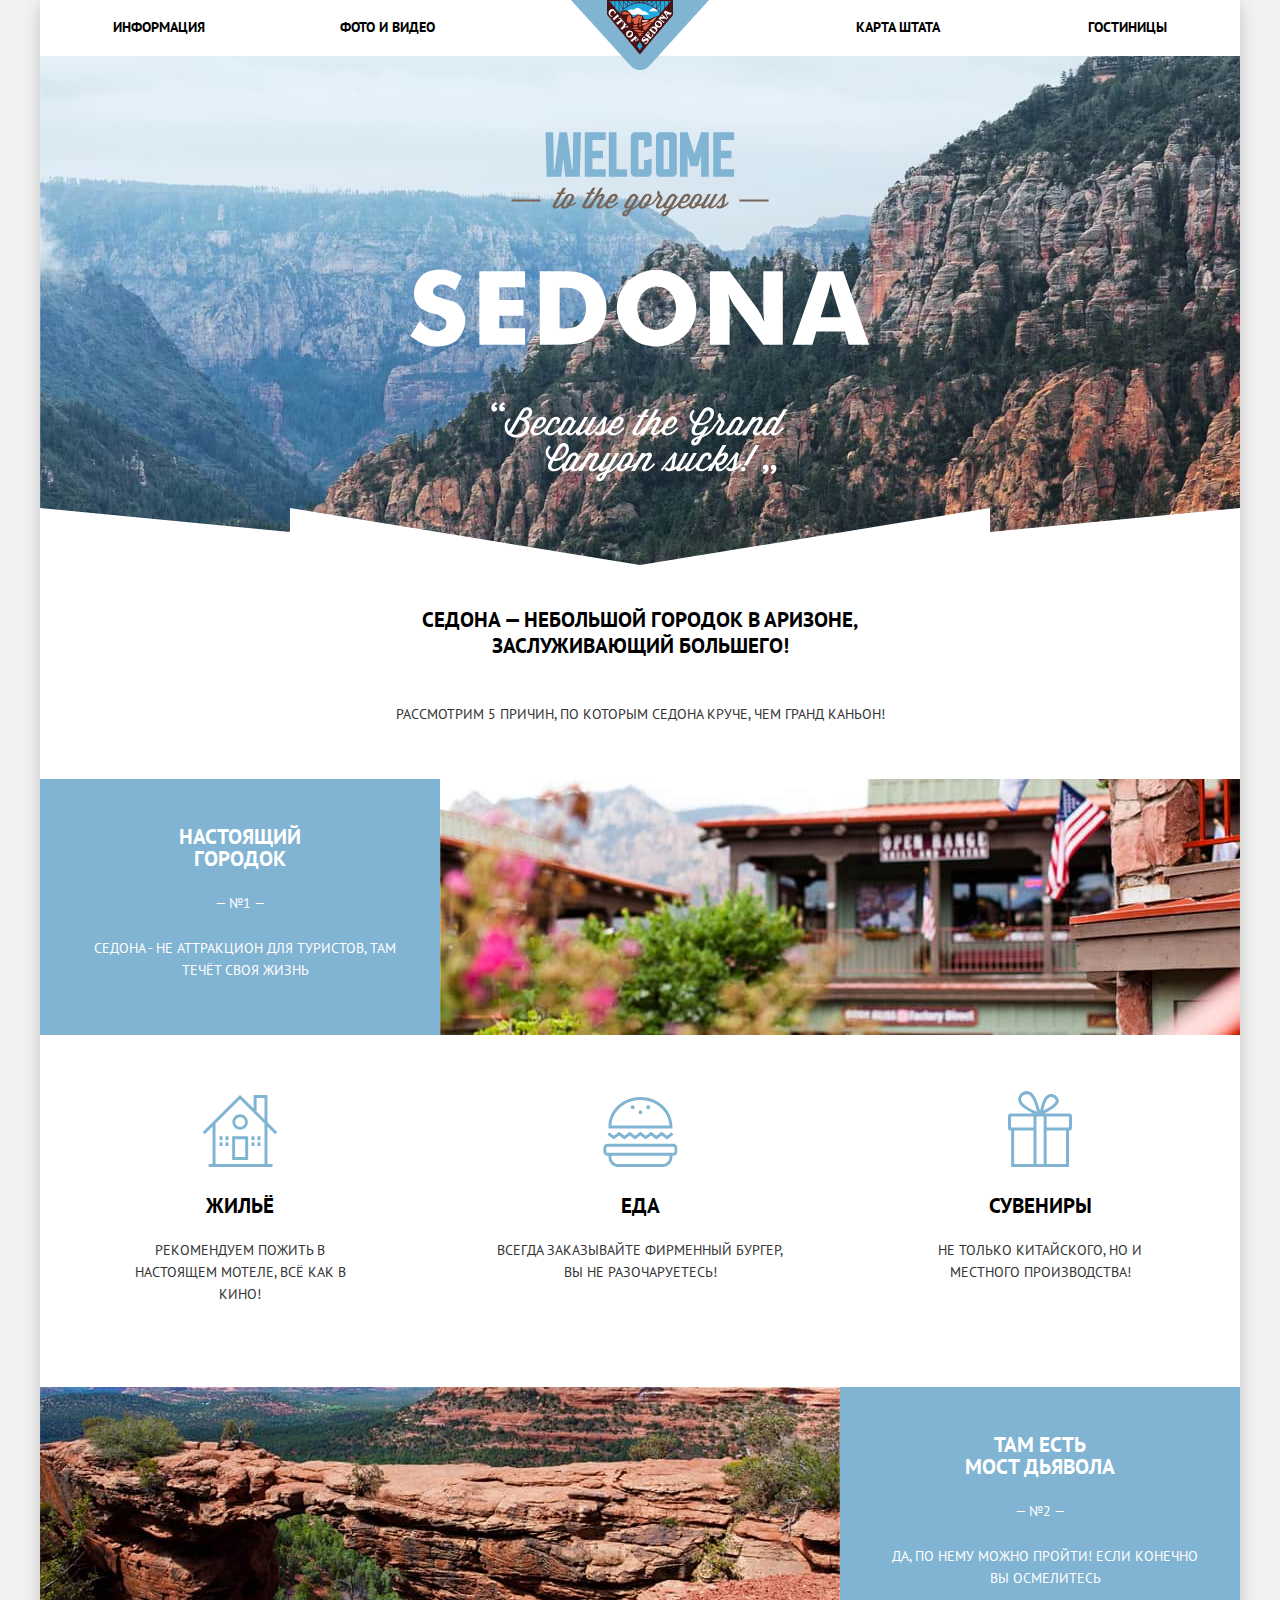
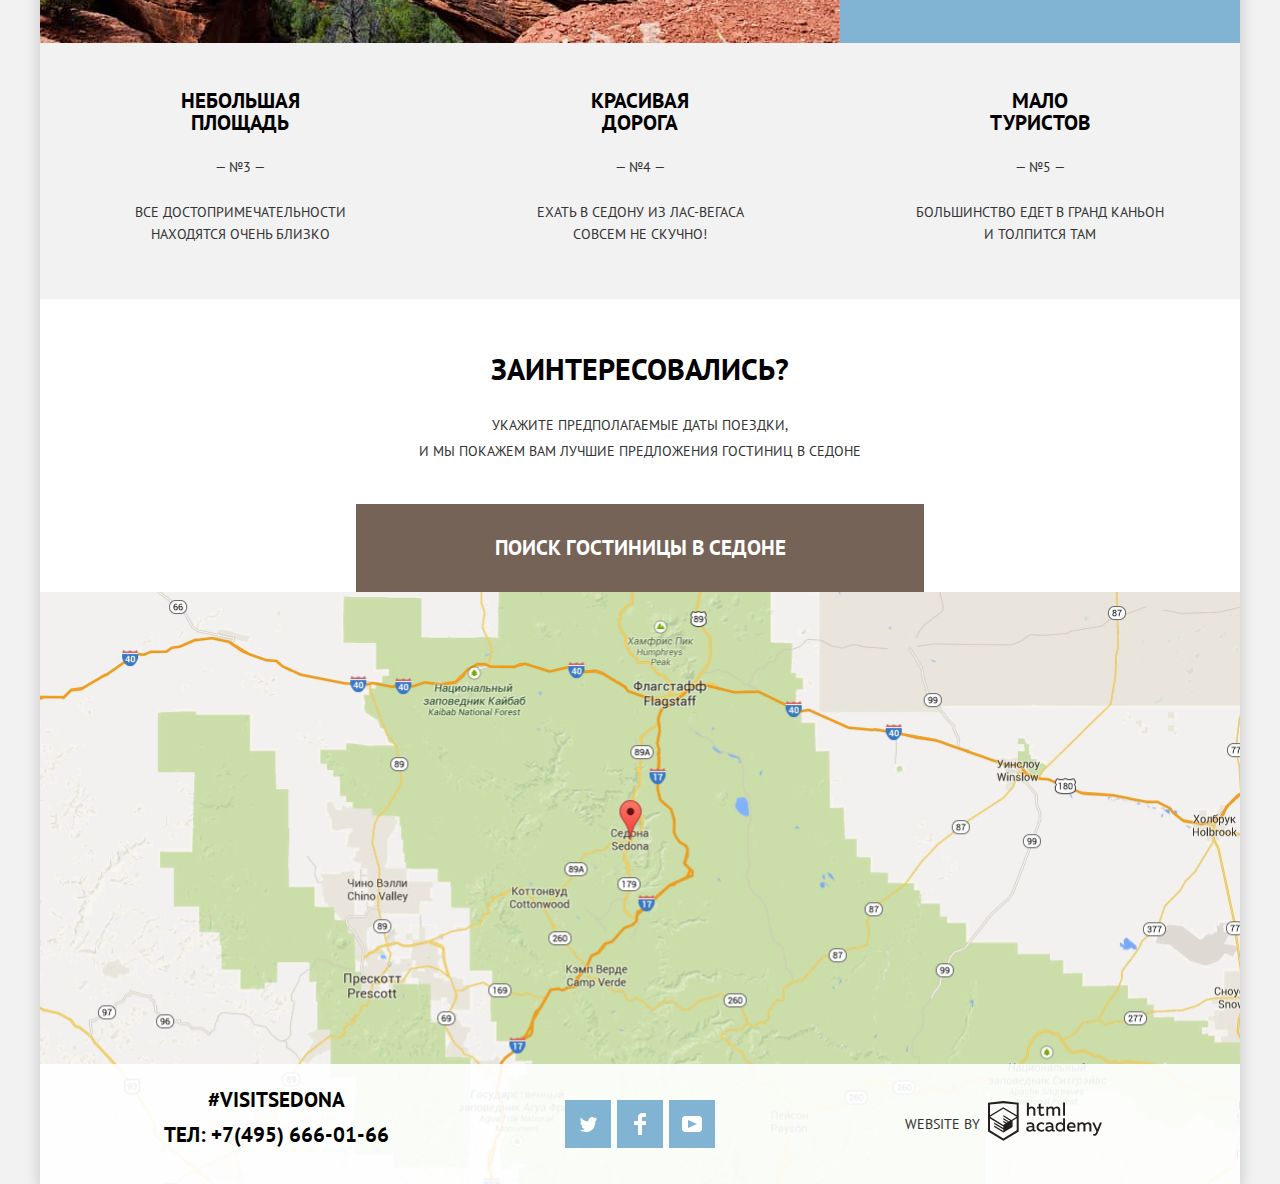
==== commit 9b27d920: "валидация формы" ====
--- a/index.html
+++ b/index.html
@@ -1,208 +1,208 @@
 <!DOCTYPE html>
 <html class="page" lang="ru">
-<head>
-  <meta charset="utf-8">
-  <title>HTML Academy: Седона</title>
-  <link href="https://fonts.googleapis.com/css2?family=PT+Sans:wght@400;700&display=swap" rel="stylesheet">
-  <link rel="stylesheet" href="css/normalize.min.css">
-  <link rel="stylesheet" href="css/style.min.css">
-</head>
-<body class="page-body">
-  <div class="page-container">
-    <header class="main-header">
-      <nav class="main-navigation">
-        <a class="main-header-logo">
-          <img src="img/sedona-logo.png" width="138" height="70" alt="Логотип города Седона">
-        </a>
-        <ul class="site-navigation">
-          <li class="site-navigation-item">
-            <a class="site-navigation-link" href="">Информация</a>
-          </li>
-          <li class="site-navigation-item">
-            <a class="site-navigation-link" href="">Фото и видео</a>
-          </li>
-          <li class="site-navigation-item">
-            <a class="site-navigation-link" href="#map">Карта штата</a>
-          </li>
-          <li class="site-navigation-item">
-            <a class="site-navigation-link" href="catalog.html">Гостиницы</a>
-          </li>
-        </ul>
-      </nav>
-    </header>
-    <main>
-      <section class="common-section">
-        <h1 class="visually-hidden">Поиск и бронирование жилья в Седоне</h1>
-        <div class="banner-wrapper">
-          <img src="img/welcome.svg" width="460" height="350" alt="Добро пожаловать в город Седона!">
-        </div>
-        <div class="common-section-description">
-          <p class="common-section-caption caption">Седона — небольшой городок в Аризоне, заслуживающий большего!</p>
-          <p class="common-section-text">Рассмотрим 5 причин, по которым Седона круче, чем гранд каньон!</p>
-        </div>
-      </section>
-      <section class="advantages">
-        <ol class="advantages-list">
-          <li class="advantage-item">
-            <div class="advantage-item-description">
-              <h2 class="caption advantage-caption">Настоящий городок</h2>
-              <p class="advantage-item-number">— №1 —</p>
-              <p class="advantage-text">Седона - не аттракцион для туристов, там течёт своя жизнь</p>
+  <head>
+    <meta charset="utf-8">
+    <title>HTML Academy: Седона</title>
+    <link href="https://fonts.googleapis.com/css2?family=PT+Sans:wght@400;700&display=swap" rel="stylesheet">
+    <link rel="stylesheet" href="css/normalize.min.css">
+    <link rel="stylesheet" href="css/style.css">
+  </head>
+  <body class="page-body">
+    <div class="page-container">
+      <header class="main-header">
+        <nav class="main-navigation">
+          <a class="main-header-logo">
+            <img src="img/sedona-logo.png" width="138" height="70" alt="Логотип города Седона">
+          </a>
+          <ul class="site-navigation">
+            <li class="site-navigation-item">
+              <a class="site-navigation-link" href="">Информация</a>
+            </li>
+            <li class="site-navigation-item">
+              <a class="site-navigation-link" href="">Фото и видео</a>
+            </li>
+            <li class="site-navigation-item">
+              <a class="site-navigation-link" href="#map">Карта штата</a>
+            </li>
+            <li class="site-navigation-item">
+              <a class="site-navigation-link" href="catalog.html">Гостиницы</a>
+            </li>
+          </ul>
+        </nav>
+      </header>
+      <main>
+        <section class="common-section">
+          <h1 class="visually-hidden">Поиск и бронирование жилья в Седоне</h1>
+          <div class="banner-wrapper">
+            <img src="img/welcome.svg" width="460" height="350" alt="Добро пожаловать в город Седона!">
+          </div>
+          <div class="common-section-description">
+            <p class="common-section-caption caption">Седона — небольшой городок в Аризоне, заслуживающий большего!</p>
+            <p class="common-section-text">Рассмотрим 5 причин, по которым Седона круче, чем гранд каньон!</p>
+          </div>
+        </section>
+        <section class="advantages">
+          <ol class="advantages-list">
+            <li class="advantage-item">
+              <div class="advantage-item-description">
+                <h2 class="caption advantage-caption">Настоящий городок</h2>
+                <p class="advantage-item-number">— №1 —</p>
+                <p class="advantage-text">Седона - не аттракцион для туристов, там течёт своя жизнь</p>
+              </div>
+              <div class="advantage-item-photo">
+                <img src="img/advantage-1.jpg" width="800" height="256" alt="Фотография города">
+              </div>
+              <ul class="features-list">
+                <li class="feature-item feature-item-residence">
+                  <h3 class="caption feature-caption">Жильё</h3>
+                  <p class="feature-text">Рекомендуем пожить в настоящем мотеле, всё как в кино!</p>
+                </li>
+                <li class="feature-item feature-item-food">
+                  <h3 class="caption feature-caption">Еда</h3>
+                  <p class="feature-text">Всегда заказывайте фирменный бургер, вы не разочаруетесь!</p>
+                </li>
+                <li class="feature-item feature-item-souvenirs">
+                  <h3 class="caption feature-caption">Сувениры </h3>
+                  <p class="feature-text">Не только китайского, но и местного производства!</p>
+                </li>
+              </ul>
+            </li>
+            <li class="advantage-item">
+              <div class="advantage-item-description">
+                <h2 class="caption advantage-caption">Там есть Мост&nbsp;дьявола</h2>
+                <p class="advantage-item-number">— №2 —</p>
+                <p class="advantage-text">Да, по нему можно пройти! Если конечно вы осмелитесь</p>
+              </div>
+              <div class="advantage-item-photo">
+                <img src="img/advantage-2.jpg" width="800" height="256" alt="Фотография каньона">
+              </div>
+            </li>
+            <li class="advantage-item">
+              <div class="advantage-item-description">
+                <h2 class="advantage-caption caption">Небольшая площадь</h2>
+                <p class="advantage-item-number">— №3 —</p>
+                <p class="advantage-text">Все достопримечательности находятся очень близко</p>
+              </div>
+            </li>
+            <li class="advantage-item">
+              <div class="advantage-item-description">
+                <h2 class="advantage-caption caption">Красивая дорога</h2>
+                <p class="advantage-item-number">— №4 —</p>
+                <p class="advantage-text">Ехать в седону из лас-вегаса совсем не скучно!</p>
+              </div>
+            </li>
+            <li class="advantage-item">
+              <div class="advantage-item-description">
+                <h2 class="advantage-caption caption">Мало туристов</h2>
+                <p class="advantage-item-number">— №5 —</p>
+                <p class="advantage-text">Большинство едет в гранд каньон и толпится там</p>
+              </div>
+            </li>
+          </ol>
+        </section>
+        <section class="search-section">
+          <h2 class="visually-hidden">Раздел поиска жилья</h2>
+          <div class="search-form-wrapper">
+            <div class="search-section-slogan">
+              <p class="caption slogan-caption">Заинтересовались?</p>
+              <p class="slogan-text">Укажите предполагаемые даты поездки,<br> и мы покажем вам лучшие предложения гостиниц в Cедоне</p>
             </div>
-            <div class="advantage-item-photo">
-              <img src="img/advantage_1.jpg" width="800" height="256" alt="Фотография города">
-            </div>
-            <ul class="features-list">
-              <li class="feature-item feature-item-residence">
-                <h3 class="caption feature-caption">Жильё</h3>
-                <p class="feature-text">Рекомендуем пожить в настоящем мотеле, всё как в кино!</p>
-              </li>
-              <li class="feature-item feature-item-food">
-                <h3 class="caption feature-caption">Еда</h3>
-                <p class="feature-text">Всегда заказывайте фирменный бургер, вы не разочаруетесь!</p>
-              </li>
-              <li class="feature-item feature-item-souvenirs">
-                <h3 class="caption feature-caption">Сувениры </h3>
-                <p class="feature-text">Не только китайского, но и местного производства!</p>
-              </li>
-            </ul>
-          </li>
-          <li class="advantage-item">
-            <div class="advantage-item-description">
-              <h2 class="caption advantage-caption">Там есть Мост&nbsp;дьявола</h2>
-              <p class="advantage-item-number">— №2 —</p>
-              <p class="advantage-text">Да, по нему можно пройти! Если конечно вы осмелитесь</p>
-            </div>
-            <div class="advantage-item-photo">
-              <img src="img/advantage_2.jpg" width="800" height="256" alt="Фотография каньона">
-            </div>
-          </li>
-          <li class="advantage-item">
-            <div class="advantage-item-description">
-              <h2 class="advantage-caption caption">Небольшая площадь</h2>
-              <p class="advantage-item-number">— №3 —</p>
-              <p class="advantage-text">Все достопримечательности находятся очень близко</p>
-            </div>
-          </li>
-          <li class="advantage-item">
-            <div class="advantage-item-description">
-              <h2 class="advantage-caption caption">Красивая дорога</h2>
-              <p class="advantage-item-number">— №4 —</p>
-              <p class="advantage-text">Ехать в седону из лас-вегаса совсем не скучно!</p>
-            </div>
-          </li>
-          <li class="advantage-item">
-            <div class="advantage-item-description">
-              <h2 class="advantage-caption caption">Мало туристов</h2>
-              <p class="advantage-item-number">— №5 —</p>
-              <p class="advantage-text">Большинство едет в гранд каньон и толпится там</p>
-            </div>
-          </li>
-        </ol>
-      </section>
-      <section class="search-section">
-        <h2 class="visually-hidden">Раздел поиска жилья</h2>
-        <div class="search-form-wrapper">
-          <div class="search-section-slogan">
-            <p class="caption slogan-caption">Заинтересовались?</p>
-            <p class="slogan-text">Укажите предполагаемые даты поездки,<br> и мы покажем вам лучшие предложения гостиниц в Cедоне</p>
-          </div>
-          <button class="button search-form-open-button">Поиск гостиницы в Седоне</button>
-          <form class="search-form" action="https://echo.htmlacademy.ru" method="post" target="_blank">
-            <div class="search-form-item">
-              <label class="input-label" for="date-in">
-                Дата заезда:
-              </label>
-              <input class="form-input input-date" type="text" name="date-in" id="date-in" placeholder="24 апреля 2017" required>
-              <button class="input-date-button date-in-button"  type="button" aria-label="Открыть календать для выбора даты заезда">
-                <svg aria-hidden="true" focusable="false" width="21" height="23" fill="none" xmlns="http://www.w3.org/2000/svg">
-                  <path fill-rule="evenodd" clip-rule="evenodd" d="M16.4 3.02h2.85c.97 0 1.75.83 1.75 1.84v16.3A1.8 1.8 0 0119.25 23H1.75A1.8 1.8 0 010 21.16V4.86a1.8 1.8 0 011.75-1.84h2.84V1.65c0-.38.3-.7.66-.7.36 0 .66.32.66.7v1.37h3.93V1.65c0-.38.3-.7.66-.7.36 0 .66.32.66.7v1.37h3.93V1.65c0-.38.3-.7.66-.7.36 0 .66.32.66.7v1.37zm3.16 18.46c.09-.08.13-.2.13-.32V4.86c0-.25-.2-.46-.44-.46h-2.84v1.38c0 .38-.3.69-.66.69a.67.67 0 01-.65-.69V4.4h-3.94v1.38c0 .38-.3.69-.66.69a.67.67 0 01-.65-.69V4.4H5.9v1.38c0 .38-.3.69-.66.69a.67.67 0 01-.66-.69V4.4H1.75a.45.45 0 00-.44.46v16.3c0 .25.2.46.44.46h17.5c.12 0 .23-.05.31-.14z" fill="#A9A9A9"/><path fill-rule="evenodd" clip-rule="evenodd" d="M4.6 9.22h2.62v2.07H4.59V9.22zm0 3.45h2.62v2.06H4.59v-2.06zm2.62 3.44H4.59v2.07h2.63V16.1zm1.97 0h2.62v2.07H9.2V16.1zm2.62-3.44H9.2v2.06h2.62v-2.06zM9.2 9.22h2.62v2.07H9.2V9.22zm7.22 6.9h-2.63v2.06h2.63V16.1zm-2.63-3.45h2.63v2.06h-2.63v-2.06zm2.63-3.45h-2.63v2.07h2.63V9.22z" fill="#A9A9A9"/>
-                </svg>
-              </button>
-            </div>
-            <div class="search-form-item">
-              <label class="input-label" for="date-out">
-                Дата выезда:
-              </label>
-              <input class="form-input input-date" type="text" name="date-out" id="date-out" placeholder="4 июля 2017" required>
-              <button class="input-date-button date-out-button" type="button" aria-label="Открыть календать для выбора даты выезда">
-                <svg aria-hidden="true" focusable="false" width="21" height="23" fill="none" xmlns="http://www.w3.org/2000/svg">
-                  <path fill-rule="evenodd" clip-rule="evenodd" d="M16.4 3.02h2.85c.97 0 1.75.83 1.75 1.84v16.3A1.8 1.8 0 0119.25 23H1.75A1.8 1.8 0 010 21.16V4.86a1.8 1.8 0 011.75-1.84h2.84V1.65c0-.38.3-.7.66-.7.36 0 .66.32.66.7v1.37h3.93V1.65c0-.38.3-.7.66-.7.36 0 .66.32.66.7v1.37h3.93V1.65c0-.38.3-.7.66-.7.36 0 .66.32.66.7v1.37zm3.16 18.46c.09-.08.13-.2.13-.32V4.86c0-.25-.2-.46-.44-.46h-2.84v1.38c0 .38-.3.69-.66.69a.67.67 0 01-.65-.69V4.4h-3.94v1.38c0 .38-.3.69-.66.69a.67.67 0 01-.65-.69V4.4H5.9v1.38c0 .38-.3.69-.66.69a.67.67 0 01-.66-.69V4.4H1.75a.45.45 0 00-.44.46v16.3c0 .25.2.46.44.46h17.5c.12 0 .23-.05.31-.14z" fill="#A9A9A9"/><path fill-rule="evenodd" clip-rule="evenodd" d="M4.6 9.22h2.62v2.07H4.59V9.22zm0 3.45h2.62v2.06H4.59v-2.06zm2.62 3.44H4.59v2.07h2.63V16.1zm1.97 0h2.62v2.07H9.2V16.1zm2.62-3.44H9.2v2.06h2.62v-2.06zM9.2 9.22h2.62v2.07H9.2V9.22zm7.22 6.9h-2.63v2.06h2.63V16.1zm-2.63-3.45h2.63v2.06h-2.63v-2.06zm2.63-3.45h-2.63v2.07h2.63V9.22z" fill="#A9A9A9"/>
-                </svg>
-              </button>
-            </div>
-            <div class="search-form-item">
-              <label class="input-label" for="number-adults">Взрослые:</label>
-              <div class="input-number-wrapper">
-                <button class="button button-number" type="button" aria-label="Убавить количество взрослых">
-                  <svg aria-hidden="true" focusable="false" width="12" height="3" viewBox="0 0 12 3" fill="none" xmlns="http://www.w3.org/2000/svg">
-                    <rect class="button-number-icon" width="12" height="3" fill="#A9A9A9"/>
+            <button class="button search-form-open-button">Поиск гостиницы в Седоне</button>
+            <form class="search-form" action="https://echo.htmlacademy.ru" method="post" target="_blank">
+              <div class="search-form-item">
+                <label class="input-label" for="date-in">
+                  Дата заезда:
+                </label>
+                <input class="form-input input-date" type="text" name="date-in" id="date-in" placeholder="24 апреля 2017" required>
+                <button class="input-date-button date-in-button"  type="button" aria-label="Открыть календать для выбора даты заезда">
+                  <svg aria-hidden="true" focusable="false" width="21" height="23" fill="none" xmlns="http://www.w3.org/2000/svg">
+                    <path fill-rule="evenodd" clip-rule="evenodd" d="M16.4 3.02h2.85c.97 0 1.75.83 1.75 1.84v16.3A1.8 1.8 0 0119.25 23H1.75A1.8 1.8 0 010 21.16V4.86a1.8 1.8 0 011.75-1.84h2.84V1.65c0-.38.3-.7.66-.7.36 0 .66.32.66.7v1.37h3.93V1.65c0-.38.3-.7.66-.7.36 0 .66.32.66.7v1.37h3.93V1.65c0-.38.3-.7.66-.7.36 0 .66.32.66.7v1.37zm3.16 18.46c.09-.08.13-.2.13-.32V4.86c0-.25-.2-.46-.44-.46h-2.84v1.38c0 .38-.3.69-.66.69a.67.67 0 01-.65-.69V4.4h-3.94v1.38c0 .38-.3.69-.66.69a.67.67 0 01-.65-.69V4.4H5.9v1.38c0 .38-.3.69-.66.69a.67.67 0 01-.66-.69V4.4H1.75a.45.45 0 00-.44.46v16.3c0 .25.2.46.44.46h17.5c.12 0 .23-.05.31-.14z" fill="#A9A9A9"/><path fill-rule="evenodd" clip-rule="evenodd" d="M4.6 9.22h2.62v2.07H4.59V9.22zm0 3.45h2.62v2.06H4.59v-2.06zm2.62 3.44H4.59v2.07h2.63V16.1zm1.97 0h2.62v2.07H9.2V16.1zm2.62-3.44H9.2v2.06h2.62v-2.06zM9.2 9.22h2.62v2.07H9.2V9.22zm7.22 6.9h-2.63v2.06h2.63V16.1zm-2.63-3.45h2.63v2.06h-2.63v-2.06zm2.63-3.45h-2.63v2.07h2.63V9.22z" fill="#A9A9A9"/>
                   </svg>
                 </button>
-                <input class="form-input input-number" type="text" name="number-adults" id="number-adults" placeholder="2" required>
-                <button class="button button-number" type="button" aria-label="Добавить количество взрослых">
-                  <svg aria-hidden="true" focusable="false" width="11" height="11" fill="none" xmlns="http://www.w3.org/2000/svg">
-                    <path class="button-number-icon" fill-rule="evenodd" clip-rule="evenodd" d="M4.23 6.77V11h2.54V6.77H11V4.23H6.77V0H4.23v4.23H0v2.54h4.23z" fill="#A9A9A9"/>
+              </div>
+              <div class="search-form-item">
+                <label class="input-label" for="date-out">
+                  Дата выезда:
+                </label>
+                <input class="form-input input-date" type="text" name="date-out" id="date-out" placeholder="4 июля 2017" required>
+                <button class="input-date-button date-out-button" type="button" aria-label="Открыть календать для выбора даты выезда">
+                  <svg aria-hidden="true" focusable="false" width="21" height="23" fill="none" xmlns="http://www.w3.org/2000/svg">
+                    <path fill-rule="evenodd" clip-rule="evenodd" d="M16.4 3.02h2.85c.97 0 1.75.83 1.75 1.84v16.3A1.8 1.8 0 0119.25 23H1.75A1.8 1.8 0 010 21.16V4.86a1.8 1.8 0 011.75-1.84h2.84V1.65c0-.38.3-.7.66-.7.36 0 .66.32.66.7v1.37h3.93V1.65c0-.38.3-.7.66-.7.36 0 .66.32.66.7v1.37h3.93V1.65c0-.38.3-.7.66-.7.36 0 .66.32.66.7v1.37zm3.16 18.46c.09-.08.13-.2.13-.32V4.86c0-.25-.2-.46-.44-.46h-2.84v1.38c0 .38-.3.69-.66.69a.67.67 0 01-.65-.69V4.4h-3.94v1.38c0 .38-.3.69-.66.69a.67.67 0 01-.65-.69V4.4H5.9v1.38c0 .38-.3.69-.66.69a.67.67 0 01-.66-.69V4.4H1.75a.45.45 0 00-.44.46v16.3c0 .25.2.46.44.46h17.5c.12 0 .23-.05.31-.14z" fill="#A9A9A9"/><path fill-rule="evenodd" clip-rule="evenodd" d="M4.6 9.22h2.62v2.07H4.59V9.22zm0 3.45h2.62v2.06H4.59v-2.06zm2.62 3.44H4.59v2.07h2.63V16.1zm1.97 0h2.62v2.07H9.2V16.1zm2.62-3.44H9.2v2.06h2.62v-2.06zM9.2 9.22h2.62v2.07H9.2V9.22zm7.22 6.9h-2.63v2.06h2.63V16.1zm-2.63-3.45h2.63v2.06h-2.63v-2.06zm2.63-3.45h-2.63v2.07h2.63V9.22z" fill="#A9A9A9"/>
                   </svg>
                 </button>
               </div>
-              <label class="input-label number-kids-label" for="number-kids">Дети:</label>
-              <div class="input-number-wrapper">
-                <button class="button button-number" type="button" aria-label="Убавить количество детей">
-                  <svg aria-hidden="true" focusable="false" width="12" height="3" viewBox="0 0 12 3" fill="none" xmlns="http://www.w3.org/2000/svg">
-                    <rect class="button-number-icon" width="12" height="3" fill="#A9A9A9"/>
-                  </svg>
-                </button>
-                <input class="form-input input-number" type="text" name="number-kids" id="number-kids" placeholder="0" required>
-                <button class="button button-number" type="button" aria-label="Добавить количество детей">
-                  <svg aria-hidden="true" focusable="false" width="11" height="11" fill="none" xmlns="http://www.w3.org/2000/svg">
-                    <path class="button-number-icon" fill-rule="evenodd" clip-rule="evenodd" d="M4.23 6.77V11h2.54V6.77H11V4.23H6.77V0H4.23v4.23H0v2.54h4.23z" fill="#A9A9A9"/>
-                  </svg>
-                </button>
-              </div>
-            </div>
-            <button class="button search-form-button" type="submit">Найти</button>
-          </form>
-        </div>
-      </section>
-      <section class="map" id="map">
-        <h2 class="visually-hidden">Карта штата</h2>
-        <iframe src="https://www.google.com/maps/embed?pb=!1m18!1m12!1m3!1d52385.18050600176!2d-111.83015813566071!3d34.8543733809926!2m3!1f0!2f0!3f0!3m2!1i1024!2i768!4f13.1!3m3!1m2!1s0x872da132f942b00d%3A0x5548c523fa6c8efd!2z0KHQtdC00L7QvdCwLCDQkNGA0LjQt9C-0L3QsCA4NjMzNiwg0KHQqNCQ!5e0!3m2!1sru!2sru!4v1600589619827!5m2!1sru!2sru" width="1200" height="584" style="border:0;" allowfullscreen="" aria-hidden="false" tabindex="0"></iframe>
-      </section>
-    </main>
-    <footer class="main-footer transparent-footer">
-      <section class="footer-column footer-contacts">
-        <h2 class="visually-hidden">Контакты</h2>
-        <p class="caption">#visitsedona</p>
-        <a class="footer-phone caption" href="tel:+1234567890">Тел: +7(495) 666-01-66</a>
-      </section>
-      <section class="footer-column footer-social">
-        <h2 class="visually-hidden">Наши социальные сети</h2>
-        <a class="button social-button social-button-twitter" href="#">
-          <span class="visually-hidden">Twitter</span>
-          <img class="social-icon" src="img/twitter-icon.svg" width="17" height="17" alt="Ссылка на аккаунт в Twitter">
-        </a>
-        <a class="button social-button social-button-Facebook" href="#">
-          <span class="visually-hidden">Facebook</span>
-          <img class="social-icon" src="img/facebook-icon.svg" width="12" height="22" alt="Ссылка на аккаунт в Facebook">
-        </a>
-        <a class="button social-button social-button-YouTube" href="#">
-          <span class="visually-hidden">YouTube</span>
-          <img class="social-icon" src="img/youtube-icon.svg" width="20" height="16" alt="Ссылка на аккаунт в YouTube">
-        </a>
-      </section>
-      <section class="footer-column footer-copyright">
-        <h2 class="visually-hidden">Копирайты</h2>
-        <p>Website by</p>
-        <a class="footer-copyright-link" href="https://htmlacademy.ru/intensive/htmlcss" target="_blank">
-          <span class="visually-hidden">HTML Academy</span>
-          <svg aria-hidden="true" focusable="false" width="115" height="41" fill="none" xmlns="http://www.w3.org/2000/svg">
-            <path fill-rule="evenodd" clip-rule="evenodd" d="M15.52 1.06h-.17L0 2.72v28.77l15.35 9.35 15.35-9.35V2.72L15.52 1.06zm61.5 1.56h-1.93v13.11h1.93V2.63zm-36.16.01v5.14a3.98 3.98 0 012.85-1.23c.97-.06 1.92.3 2.62 1 .69.7 1.06 1.67 1.01 2.67v5.55h-1.97v-5.3c.05-.51-.1-1.03-.41-1.43a1.9 1.9 0 00-1.3-.72h-.3c-1.01.06-1.93.62-2.46 1.5v5.95h-2V2.63h1.96zm36.16 28.85h-1.74v-1.42a4.06 4.06 0 01-3.37 1.66 4.7 4.7 0 01-4.33-4.74 4.7 4.7 0 014.33-4.73c1.21-.04 2.37.47 3.17 1.4v-5.33h1.94v13.16zm-29.95-1.42c.2 0 .39-.04.58-.1v1.43c-.4.15-.82.23-1.25.22a1.76 1.76 0 01-1.76-1.08 5.04 5.04 0 01-3.31 1.17c-1.6 0-3.07-.9-3.07-2.75 0-2.3 2.1-3.01 3.91-3.01.77.01 1.54.1 2.29.27v-.33c0-1.07-.8-1.9-2.31-1.9-1.1 0-2.17.23-3.17.68v-1.83c1.09-.38 2.22-.58 3.37-.6 2.49 0 4.02 1.22 4.02 3.95v3.23a.6.6 0 00.13.43c.1.12.23.2.39.2h.18v.02zm-6.8-1.22c.03.39.2.75.5 1 .28.26.66.38 1.04.35h.12c.95 0 1.87-.39 2.54-1.08v-1.53c-.63-.14-1.27-.21-1.91-.23-1.05 0-2.28.36-2.28 1.49zm15.75-5.9a5.18 5.18 0 00-2.7-.7h-.38c-1.2.05-2.35.58-3.18 1.48-.83.9-1.27 2.1-1.23 3.34v.44a4.48 4.48 0 004.72 4.23c1 .03 2-.18 2.91-.61v-1.85c-.78.45-1.67.69-2.56.7a2.88 2.88 0 01-2.66-1.43 3.02 3.02 0 010-3.07 2.88 2.88 0 012.66-1.43c.86 0 1.7.26 2.42.75v-1.85zm10.13 7.12c.2 0 .4-.04.58-.1v1.43c-.4.15-.82.23-1.24.22a1.76 1.76 0 01-1.77-1.08 5.04 5.04 0 01-3.3 1.17c-1.6 0-3.08-.9-3.08-2.75 0-2.3 2.11-3.01 3.92-3.01.77.01 1.53.1 2.29.27v-.33c0-1.07-.8-1.9-2.32-1.9-1.09 0-2.16.23-3.16.68v-1.83c1.08-.38 2.22-.58 3.37-.6 2.49 0 4.02 1.22 4.02 3.95v3.23a.6.6 0 00.12.43c.1.12.24.2.4.2h.17v.02zm-6.3-.21c-.29-.26-.47-.62-.5-1.01h.03c0-1.13 1.16-1.49 2.28-1.49.64.02 1.28.1 1.9.23v1.53a3.54 3.54 0 01-2.54 1.08h-.11a1.4 1.4 0 01-1.05-.34zm9.48-2.92c0-1.64 1.3-2.98 2.9-2.98l.03.06c1.21 0 2.31.73 2.8 1.86v2.16a3.02 3.02 0 01-2.82 1.88 2.95 2.95 0 01-2.91-2.98zm14.02-4.68c3.5 0 4.7 2.89 4.13 5.49h-6.56c.22 1.62 1.76 2.28 3.37 2.28.96 0 1.91-.22 2.78-.64v1.73c-1 .43-2.08.64-3.16.61-2.67 0-5.01-1.53-5.01-4.77a4.57 4.57 0 011.14-3.27c.8-.89 1.9-1.41 3.08-1.46h.23v.03zm-2.48 3.93a2.42 2.42 0 012.57-2.27h.05c.62-.06 1.23.17 1.67.62.44.45.67 1.08.62 1.71h-4.91v-.06zm8.62 5.28V22.5h1.74v1.07a3.98 3.98 0 012.93-1.37 3 3 0 012.79 1.52 4.3 4.3 0 013.07-1.44 3.2 3.2 0 012.49 1.01c.64.69.97 1.63.88 2.58v5.61h-2v-5.55c.05-.46-.08-.91-.37-1.27a1.67 1.67 0 00-1.13-.62h-.27c-.87.05-1.67.5-2.19 1.2v6.24h-2v-5.55c.04-.46-.1-.92-.38-1.27-.29-.35-.7-.57-1.15-.61h-.21c-.94.08-1.8.6-2.33 1.4v6.07h-1.83l-.04-.06zm24.49-8.99h-2l-2.66 6.8-3.01-6.78h-2.11l4.22 9.06-.18.45c-.52 1.36-1.24 2.05-2.19 2.05-.3 0-.6-.04-.9-.13v1.7c.39.1.78.14 1.17.15 1.33 0 2.58-.75 3.53-3.09l4.13-10.2zM52.68 6.8V3.55l-1.95.46v2.72h-1.59V8.5h1.65V13c-.07.83.23 1.64.82 2.21.59.58 1.4.85 2.2.75.79 0 1.58-.12 2.33-.38v-1.73c-.57.24-1.17.36-1.78.36-1.14 0-1.67-.39-1.67-1.58v-4.1h3.16V6.78H52.7zm5.7 8.96v-9h1.76v1.08a3.98 3.98 0 012.92-1.38A3 3 0 0165.8 7.9a4.3 4.3 0 013.07-1.44 3.2 3.2 0 012.5 1.05c.63.7.94 1.66.84 2.62v5.62h-2V10.2c.04-.46-.1-.91-.37-1.27a1.67 1.67 0 00-1.14-.62h-.24c-.86.05-1.66.5-2.18 1.2v6.24h-2V10.2c.04-.46-.1-.91-.37-1.27a1.67 1.67 0 00-1.13-.62h-.25c-.94.08-1.8.6-2.33 1.39v6.07H58.4zM28.7 30.3v.02-.02zm0-11.98V30.3l-13.35 8.13L2 30.32v-11.8L15.3 26.6v1.42l-9.1-5.5v1.41l9.15 5.62v1.5L6.19 25.5v1.45l9.16 5.62 9.23-5.65v-6.1l4.12-2.5zm0-1.54l-3.66 2.16-1.7 1.07-8.03-4.93v1.42l6.85 4.23-.15.1-1.06.58-5.66-3.46v1.45l4.47 2.72-1.05.72-3.38-2.05v1.41l2.22 1.34-2.25 1.36L2.1 16.86l13.2-8.13 13.4 8.05zM15.3 7.28l13.42 8.07V4.56L15.36 3.13 2.02 4.56v10.8l13.27-8.09z" fill="#231F20"/>
-          </svg>
-        </a>
-      </section>
-    </footer>
-  </div>
-  <script src="js/script.min.js"></script>
-</body>
+              <div class="search-form-item">
+                <label class="input-label" for="number-adults">Взрослые:</label>
+                <div class="input-number-wrapper">
+                  <button class="button button-number" type="button" aria-label="Убавить количество взрослых">
+                    <svg aria-hidden="true" focusable="false" width="12" height="3" viewBox="0 0 12 3" fill="none" xmlns="http://www.w3.org/2000/svg">
+                      <rect class="button-number-icon" width="12" height="3" fill="#A9A9A9"/>
+                    </svg>
+                  </button>
+                  <input class="form-input input-number" type="text" name="number-adults" id="number-adults" placeholder="2" required>
+                  <button class="button button-number" type="button" aria-label="Добавить количество взрослых">
+                    <svg aria-hidden="true" focusable="false" width="11" height="11" fill="none" xmlns="http://www.w3.org/2000/svg">
+                      <path class="button-number-icon" fill-rule="evenodd" clip-rule="evenodd" d="M4.23 6.77V11h2.54V6.77H11V4.23H6.77V0H4.23v4.23H0v2.54h4.23z" fill="#A9A9A9"/>
+                    </svg>
+                  </button>
+                </div>
+                <label class="input-label number-kids-label" for="number-kids">Дети:</label>
+                <div class="input-number-wrapper">
+                  <button class="button button-number" type="button" aria-label="Убавить количество детей">
+                    <svg aria-hidden="true" focusable="false" width="12" height="3" viewBox="0 0 12 3" fill="none" xmlns="http://www.w3.org/2000/svg">
+                      <rect class="button-number-icon" width="12" height="3" fill="#A9A9A9"/>
+                    </svg>
+                  </button>
+                  <input class="form-input input-number" type="text" name="number-kids" id="number-kids" placeholder="0" required>
+                  <button class="button button-number" type="button" aria-label="Добавить количество детей">
+                    <svg aria-hidden="true" focusable="false" width="11" height="11" fill="none" xmlns="http://www.w3.org/2000/svg">
+                      <path class="button-number-icon" fill-rule="evenodd" clip-rule="evenodd" d="M4.23 6.77V11h2.54V6.77H11V4.23H6.77V0H4.23v4.23H0v2.54h4.23z" fill="#A9A9A9"/>
+                    </svg>
+                  </button>
+                </div>
+              </div>
+              <button class="button search-form-button" type="submit">Найти</button>
+            </form>
+          </div>
+        </section>
+        <section class="map" id="map">
+          <h2 class="visually-hidden">Карта штата</h2>
+          <iframe src="https://www.google.com/maps/embed?pb=!1m18!1m12!1m3!1d52385.18050600176!2d-111.83015813566071!3d34.8543733809926!2m3!1f0!2f0!3f0!3m2!1i1024!2i768!4f13.1!3m3!1m2!1s0x872da132f942b00d%3A0x5548c523fa6c8efd!2z0KHQtdC00L7QvdCwLCDQkNGA0LjQt9C-0L3QsCA4NjMzNiwg0KHQqNCQ!5e0!3m2!1sru!2sru!4v1600589619827!5m2!1sru!2sru" width="1200" height="584" style="border:0;" allowfullscreen="" aria-hidden="false" tabindex="0"></iframe>
+        </section>
+      </main>
+      <footer class="main-footer transparent-footer">
+        <section class="footer-column footer-contacts">
+          <h2 class="visually-hidden">Контакты</h2>
+          <p class="caption">#visitsedona</p>
+          <a class="footer-phone caption" href="tel:+1234567890">Тел: +7(495) 666-01-66</a>
+        </section>
+        <section class="footer-column footer-social">
+          <h2 class="visually-hidden">Наши социальные сети</h2>
+          <a class="button social-button social-button-twitter" href="#">
+            <span class="visually-hidden">Twitter</span>
+            <img class="social-icon" src="img/twitter-icon.svg" width="17" height="17" alt="Ссылка на аккаунт в Twitter">
+          </a>
+          <a class="button social-button social-button-Facebook" href="#">
+            <span class="visually-hidden">Facebook</span>
+            <img class="social-icon" src="img/facebook-icon.svg" width="12" height="22" alt="Ссылка на аккаунт в Facebook">
+          </a>
+          <a class="button social-button social-button-YouTube" href="#">
+            <span class="visually-hidden">YouTube</span>
+            <img class="social-icon" src="img/youtube-icon.svg" width="20" height="16" alt="Ссылка на аккаунт в YouTube">
+          </a>
+        </section>
+        <section class="footer-column footer-copyright">
+          <h2 class="visually-hidden">Копирайты</h2>
+          <p>Website by</p>
+          <a class="footer-copyright-link" href="https://htmlacademy.ru/intensive/htmlcss" target="_blank">
+            <span class="visually-hidden">HTML Academy</span>
+            <svg aria-hidden="true" focusable="false" width="115" height="41" fill="none" xmlns="http://www.w3.org/2000/svg">
+              <path fill-rule="evenodd" clip-rule="evenodd" d="M15.52 1.06h-.17L0 2.72v28.77l15.35 9.35 15.35-9.35V2.72L15.52 1.06zm61.5 1.56h-1.93v13.11h1.93V2.63zm-36.16.01v5.14a3.98 3.98 0 012.85-1.23c.97-.06 1.92.3 2.62 1 .69.7 1.06 1.67 1.01 2.67v5.55h-1.97v-5.3c.05-.51-.1-1.03-.41-1.43a1.9 1.9 0 00-1.3-.72h-.3c-1.01.06-1.93.62-2.46 1.5v5.95h-2V2.63h1.96zm36.16 28.85h-1.74v-1.42a4.06 4.06 0 01-3.37 1.66 4.7 4.7 0 01-4.33-4.74 4.7 4.7 0 014.33-4.73c1.21-.04 2.37.47 3.17 1.4v-5.33h1.94v13.16zm-29.95-1.42c.2 0 .39-.04.58-.1v1.43c-.4.15-.82.23-1.25.22a1.76 1.76 0 01-1.76-1.08 5.04 5.04 0 01-3.31 1.17c-1.6 0-3.07-.9-3.07-2.75 0-2.3 2.1-3.01 3.91-3.01.77.01 1.54.1 2.29.27v-.33c0-1.07-.8-1.9-2.31-1.9-1.1 0-2.17.23-3.17.68v-1.83c1.09-.38 2.22-.58 3.37-.6 2.49 0 4.02 1.22 4.02 3.95v3.23a.6.6 0 00.13.43c.1.12.23.2.39.2h.18v.02zm-6.8-1.22c.03.39.2.75.5 1 .28.26.66.38 1.04.35h.12c.95 0 1.87-.39 2.54-1.08v-1.53c-.63-.14-1.27-.21-1.91-.23-1.05 0-2.28.36-2.28 1.49zm15.75-5.9a5.18 5.18 0 00-2.7-.7h-.38c-1.2.05-2.35.58-3.18 1.48-.83.9-1.27 2.1-1.23 3.34v.44a4.48 4.48 0 004.72 4.23c1 .03 2-.18 2.91-.61v-1.85c-.78.45-1.67.69-2.56.7a2.88 2.88 0 01-2.66-1.43 3.02 3.02 0 010-3.07 2.88 2.88 0 012.66-1.43c.86 0 1.7.26 2.42.75v-1.85zm10.13 7.12c.2 0 .4-.04.58-.1v1.43c-.4.15-.82.23-1.24.22a1.76 1.76 0 01-1.77-1.08 5.04 5.04 0 01-3.3 1.17c-1.6 0-3.08-.9-3.08-2.75 0-2.3 2.11-3.01 3.92-3.01.77.01 1.53.1 2.29.27v-.33c0-1.07-.8-1.9-2.32-1.9-1.09 0-2.16.23-3.16.68v-1.83c1.08-.38 2.22-.58 3.37-.6 2.49 0 4.02 1.22 4.02 3.95v3.23a.6.6 0 00.12.43c.1.12.24.2.4.2h.17v.02zm-6.3-.21c-.29-.26-.47-.62-.5-1.01h.03c0-1.13 1.16-1.49 2.28-1.49.64.02 1.28.1 1.9.23v1.53a3.54 3.54 0 01-2.54 1.08h-.11a1.4 1.4 0 01-1.05-.34zm9.48-2.92c0-1.64 1.3-2.98 2.9-2.98l.03.06c1.21 0 2.31.73 2.8 1.86v2.16a3.02 3.02 0 01-2.82 1.88 2.95 2.95 0 01-2.91-2.98zm14.02-4.68c3.5 0 4.7 2.89 4.13 5.49h-6.56c.22 1.62 1.76 2.28 3.37 2.28.96 0 1.91-.22 2.78-.64v1.73c-1 .43-2.08.64-3.16.61-2.67 0-5.01-1.53-5.01-4.77a4.57 4.57 0 011.14-3.27c.8-.89 1.9-1.41 3.08-1.46h.23v.03zm-2.48 3.93a2.42 2.42 0 012.57-2.27h.05c.62-.06 1.23.17 1.67.62.44.45.67 1.08.62 1.71h-4.91v-.06zm8.62 5.28V22.5h1.74v1.07a3.98 3.98 0 012.93-1.37 3 3 0 012.79 1.52 4.3 4.3 0 013.07-1.44 3.2 3.2 0 012.49 1.01c.64.69.97 1.63.88 2.58v5.61h-2v-5.55c.05-.46-.08-.91-.37-1.27a1.67 1.67 0 00-1.13-.62h-.27c-.87.05-1.67.5-2.19 1.2v6.24h-2v-5.55c.04-.46-.1-.92-.38-1.27-.29-.35-.7-.57-1.15-.61h-.21c-.94.08-1.8.6-2.33 1.4v6.07h-1.83l-.04-.06zm24.49-8.99h-2l-2.66 6.8-3.01-6.78h-2.11l4.22 9.06-.18.45c-.52 1.36-1.24 2.05-2.19 2.05-.3 0-.6-.04-.9-.13v1.7c.39.1.78.14 1.17.15 1.33 0 2.58-.75 3.53-3.09l4.13-10.2zM52.68 6.8V3.55l-1.95.46v2.72h-1.59V8.5h1.65V13c-.07.83.23 1.64.82 2.21.59.58 1.4.85 2.2.75.79 0 1.58-.12 2.33-.38v-1.73c-.57.24-1.17.36-1.78.36-1.14 0-1.67-.39-1.67-1.58v-4.1h3.16V6.78H52.7zm5.7 8.96v-9h1.76v1.08a3.98 3.98 0 012.92-1.38A3 3 0 0165.8 7.9a4.3 4.3 0 013.07-1.44 3.2 3.2 0 012.5 1.05c.63.7.94 1.66.84 2.62v5.62h-2V10.2c.04-.46-.1-.91-.37-1.27a1.67 1.67 0 00-1.14-.62h-.24c-.86.05-1.66.5-2.18 1.2v6.24h-2V10.2c.04-.46-.1-.91-.37-1.27a1.67 1.67 0 00-1.13-.62h-.25c-.94.08-1.8.6-2.33 1.39v6.07H58.4zM28.7 30.3v.02-.02zm0-11.98V30.3l-13.35 8.13L2 30.32v-11.8L15.3 26.6v1.42l-9.1-5.5v1.41l9.15 5.62v1.5L6.19 25.5v1.45l9.16 5.62 9.23-5.65v-6.1l4.12-2.5zm0-1.54l-3.66 2.16-1.7 1.07-8.03-4.93v1.42l6.85 4.23-.15.1-1.06.58-5.66-3.46v1.45l4.47 2.72-1.05.72-3.38-2.05v1.41l2.22 1.34-2.25 1.36L2.1 16.86l13.2-8.13 13.4 8.05zM15.3 7.28l13.42 8.07V4.56L15.36 3.13 2.02 4.56v10.8l13.27-8.09z" fill="#231F20"/>
+            </svg>
+          </a>
+        </section>
+      </footer>
+    </div>
+    <script src="js/script.js"></script>
+  </body>
 </html>
--- a/css/style.css
+++ b/css/style.css
@@ -0,0 +1,1430 @@
+/* Variables */
+
+:root {
+  --basic-black: #000000;
+  --basic-black-opacity: RGBA(0, 0, 0, 0.3);
+  --basic-dark: #333333;
+  --basic-rating: #666666;
+  --basic-light-grey: #F2F2F2;
+  --input-hover-grey: #EBEBEB;
+  --bacic-border-grey: #E5E5E5;
+  --basic-toggle-grey: #ABABAB;
+  --basic-toggle-shadow: RGBA(171, 171, 171, 0.3);
+  --basic-grey: #EEEEEE;
+  --copyright-logo-active: #BDBBBC;
+  --basic-white: #ffffff;
+  --basic-white-opacity: RGBA(255,255,255,0.3);
+  --transparent-footer-background: rgba(255, 255, 255, 0.9);
+  --basic-blue: #81B3D2;
+  --basic-dark-blue: #669EC0;
+  --basic-extra-dark-blue: #5496BD;
+  --basic-brown: #766357;
+  --basic-dark-brown: #604E43;
+  --basic-extra-dark-brown: #503E33;
+}
+
+/* global */
+
+*, *::before, *::after {
+  -webkit-box-sizing: border-box;
+          box-sizing: border-box;
+}
+
+a {
+  text-decoration: none;
+}
+
+body {
+  margin: 0;
+  padding: 0;
+  font-family: "PT Sans", Arial, sans-serif;
+  font-style: normal;
+  font-weight: normal;
+  font-size: 14px;
+  line-height: 26px;
+  color: var(--basic-dark);
+  text-transform: uppercase;
+  background: var(--basic-light-grey);
+}
+
+.button {
+  font: inherit;
+  font-size: 21px;
+  line-height: 26px;
+  font-weight: bold;
+  text-decoration: none;
+  text-align: center;
+  color: var(--basic-white);
+  vertical-align: middle;
+  text-transform: uppercase;
+  background-color: var(--basic-dark);
+  border: none;
+  cursor: pointer;
+}
+
+.button:active {
+  color: var(--basic-white-opacity);
+}
+
+/* grid */
+
+.page {
+  height: 100%;
+}
+
+.page-container {
+  position: relative;
+  margin-right: auto;
+  margin-left: auto;
+  width: 1200px;
+  min-height: 100%;
+  display: -ms-grid;
+  display: grid;
+  -ms-grid-rows: -webkit-min-content 1fr -webkit-min-content;
+  -ms-grid-rows: min-content 1fr min-content;
+  grid-template-rows: -webkit-min-content 1fr -webkit-min-content;
+  grid-template-rows: min-content 1fr min-content;
+  -ms-flex-line-pack: start;
+      align-content: start;
+  -webkit-box-shadow: 0px 5px 15px rgba(0, 1, 1, 0.2);
+          box-shadow: 0px 5px 15px rgba(0, 1, 1, 0.2);
+}
+
+/* caption */
+
+.caption {
+  margin: 0;
+  font-weight: bold;
+  font-size: 21px;
+  line-height: 26px;
+  color: var(--basic-black);
+}
+
+.visually-hidden {
+  position: absolute;
+  width: 1px;
+  height: 1px;
+  margin: -1px;
+  border: 0;
+  padding: 0;
+  white-space: nowrap;
+  -webkit-clip-path: inset(100%);
+          clip-path: inset(100%);
+  clip: rect(0 0 0 0);
+  overflow: hidden;
+}
+
+/* navigation */
+
+.main-navigation {
+  position: relative;
+  display: -ms-grid;
+  display: grid;
+  font-size: 14px;
+  line-height: 26px;
+  color: var(--basic-black);
+  background-color: var(--basic-white);
+}
+
+.main-header-logo {
+  display: block;
+  position: absolute;
+  -webkit-transform: translatex(-50%);
+      -ms-transform: translatex(-50%);
+          transform: translatex(-50%);
+  left: 50%;
+  z-index: 2;
+}
+
+.site-navigation {
+  display: -ms-grid;
+  display: grid;
+  -ms-grid-columns: 1fr 1fr 1fr 1fr;
+  grid-template-columns: 1fr 1fr 1fr 1fr;
+  margin: 0;
+  padding: 0;
+  padding-top: 14px;
+  list-style: none;
+}
+
+.site-navigation-item {
+  display: flex;
+}
+
+.site-navigation-item:nth-child(4n-1), .site-navigation-item:nth-child(4n) {
+  justify-content: flex-end;
+}
+
+.site-navigation-item:first-of-type, .site-navigation-item:nth-child(5n){
+  padding-left: 73px;
+}
+
+.site-navigation-item:nth-child(4n) {
+  padding-right: 73px;
+}
+
+.site-navigation-link {
+  display: block;
+  margin-bottom: 16px;
+  font-weight: bold;
+  text-decoration: none;
+  color: var(--basic-black);
+}
+
+.site-navigation-link:not([href]) {
+  color: var(--basic-brown);
+}
+
+.site-navigation-link:hover {
+  color: var(--basic-blue);
+}
+
+.site-navigation-link:active {
+  opacity: 0.3;
+}
+
+/* common */
+
+.common-section {
+  background-color: var(--basic-white);
+  text-align: center;
+}
+
+.banner-wrapper {
+  position: relative;
+  display: -webkit-box;
+  display: -ms-flexbox;
+  display: flex;
+  -webkit-box-orient: vertical;
+  -webkit-box-direction: normal;
+      -ms-flex-direction: column;
+          flex-direction: column;
+  -webkit-box-align: center;
+      -ms-flex-align: center;
+          align-items: center;
+  min-height: 509px;
+  padding-top: 76px;
+  background-color: var(--basic-dark);
+  background-image: url(../img/background-photo-index.jpg);
+  background-repeat: no-repeat;
+  background-size: cover;
+}
+
+.banner-wrapper::after {
+  position: absolute;
+  content: "";
+  width: 100%;
+  height: 57px;
+  bottom: 0px;
+  background-image: url(../img/background-index-mask.svg);
+  background-size: cover;
+  background-repeat: no-repeat;
+}
+
+.common-section-description {
+  padding-top: 42px;
+  padding-bottom: 52px;
+}
+
+.common-section-caption {
+  margin-right: auto;
+  margin-left: auto;
+  margin-bottom: 42px;
+  width: 470px;
+}
+
+.common-section-text {
+  margin: 0;
+}
+
+/* advantages */
+
+.advantages-list {
+  display: -webkit-box;
+  display: -ms-flexbox;
+  display: flex;
+  -ms-flex-wrap: wrap;
+      flex-wrap: wrap;
+  padding: 0;
+  margin: 0;
+  list-style: none;
+}
+
+.advantage-item {
+  display: -webkit-box;
+  display: -ms-flexbox;
+  display: flex;
+  -ms-flex-wrap: wrap;
+      flex-wrap: wrap;
+  -webkit-box-pack: justify;
+      -ms-flex-pack: justify;
+          justify-content: space-between;
+  width: calc(100%/3);
+  text-align: center;
+}
+
+.advantage-item-description {
+  display: -webkit-box;
+  display: -ms-flexbox;
+  display: flex;
+  -webkit-box-orient: vertical;
+  -webkit-box-direction: normal;
+      -ms-flex-direction: column;
+          flex-direction: column;
+  -webkit-box-pack: start;
+      -ms-flex-pack: start;
+          justify-content: flex-start;
+  width: 400px;
+  min-height: 256px;
+  padding-top: 47px;
+  padding-right: 50px;
+  padding-left: 50px;
+  padding-bottom: 47px;
+}
+
+.advantage-item:nth-of-type(1), .advantage-item:nth-of-type(2) {
+  width: 100%;
+}
+
+.advantage-item:nth-of-type(1) .advantage-item-description,
+.advantage-item:nth-of-type(2) .advantage-item-description {
+  background-color: var(--basic-blue);
+  color: var(--basic-white);
+}
+
+.advantage-item:nth-of-type(2) .advantage-item-description {
+  -webkit-box-ordinal-group: 3;
+      -ms-flex-order: 2;
+          order: 2;
+}
+
+.advantage-item-photo img {
+  display: block;
+}
+
+.advantage-caption {
+  margin-bottom: 20px;
+  margin-right: auto;
+  margin-left: auto;
+  width: 120px;
+  line-height: 22px;
+  color: var(--basic-black);
+}
+
+.advantage-item:nth-child(1) .advantage-caption,
+.advantage-item:nth-child(2) .advantage-caption {
+  width: 150px;
+  color: var(--basic-white);
+}
+
+.advantage-item-number {
+  margin: 0;
+  margin-bottom: 21px;
+}
+
+.advantage-text {
+  margin: 0;
+  margin-right: auto;
+  margin-left: auto;
+  padding: 0;
+  width: 262px;
+  line-height: 22px;
+}
+
+.advantage-item:nth-child(1) .advantage-text,
+.advantage-item:nth-child(2) .advantage-text {
+  width: 310px;
+}
+
+.advantage-item:last-child .advantage-text {
+  width: 250px;
+}
+
+.features-list {
+  display: -ms-grid;
+  display: grid;
+  -ms-grid-columns: 1fr 1fr 1fr;
+  grid-template-columns: 1fr 1fr 1fr;
+  width: 100%;
+  margin: 0;
+  padding: 0;
+  list-style: none;
+  background-color: var(--basic-white);
+}
+
+.feature-item {
+  position: relative;
+  padding-top: 158px;
+  padding-bottom: 82px;
+  text-align: center;
+  color: var(--basic-dark);
+}
+
+.feature-item::before {
+  position: absolute;
+  content: "";
+  left: 50%;
+  -webkit-transform: translatex(-50%);
+      -ms-transform: translatex(-50%);
+          transform: translatex(-50%);
+}
+
+.feature-item-residence::before {
+  top: 60px;
+  width: 75px;
+  height: 72px;
+  background-image: url(../img/house-icon.svg);
+}
+
+.feature-item-food::before {
+  top: 62px;
+  width: 75px;
+  height: 70px;
+  background-image: url(../img/food-icon.svg);
+}
+
+.feature-item-souvenirs::before {
+  top: 55px;
+  width: 64px;
+  height: 77px;
+  background-image: url(../img/gift-icon.svg);
+}
+
+.feature-caption {
+  margin-bottom: 20px;
+}
+
+.feature-text {
+  margin: 0;
+  margin-right: auto;
+  margin-left: auto;
+  width: 300px;
+  line-height: 22px;
+}
+
+.feature-item-residence .feature-text {
+  width: 255px;
+}
+
+.feature-item-souvenirs .feature-text {
+  width: 270px;
+}
+
+/* search-section */
+
+.search-section {
+  display: -webkit-box;
+  display: -ms-flexbox;
+  display: flex;
+  -webkit-box-orient: vertical;
+  -webkit-box-direction: normal;
+      -ms-flex-direction: column;
+          flex-direction: column;
+  -webkit-box-pack: end;
+      -ms-flex-pack: end;
+          justify-content: flex-end;
+  -webkit-box-align: center;
+      -ms-flex-align: center;
+          align-items: center;
+  padding-top: 58px;
+  text-align: center;
+  background-color: var(--basic-white);
+}
+
+.slogan-caption {
+  margin-bottom: 31px;
+  font-size: 30px;
+  line-height: 24px;
+}
+
+.slogan-text {
+  margin: 0;
+  margin-bottom: 40px;
+  padding: 0;
+}
+
+.search-form-wrapper {
+  position: relative;
+  width: 568px;
+}
+
+.search-form-open-button {
+  width: 100%;
+  padding-top: 31px;
+  padding-bottom: 31px;
+  background-color: var(--basic-brown);
+}
+
+.search-form-open-button:hover {
+  background-color: var(--basic-dark-brown);
+}
+
+.search-form-open-button:active {
+  background-color: var(--basic-extra-dark-brown);
+}
+
+@-webkit-keyframes appear {
+  0% {
+    -webkit-transform: translate(-50%, -86px);
+            transform: translate(-50%, -86px);
+  }
+  70% {
+    -webkit-transform: translate(-50%,30px);
+            transform: translate(-50%,30px);
+  }
+  90% {
+    -webkit-transform: translate(-50%,-10px);
+            transform: translate(-50%,-10px);
+  }
+  100% {
+    -webkit-transform: translate(-50%,0);
+            transform: translate(-50%,0);
+  }
+}
+
+@keyframes appear {
+  0% {
+    -webkit-transform: translate(-50%, -86px);
+            transform: translate(-50%, -86px);
+  }
+  70% {
+    -webkit-transform: translate(-50%,30px);
+            transform: translate(-50%,30px);
+  }
+  90% {
+    -webkit-transform: translate(-50%,-10px);
+            transform: translate(-50%,-10px);
+  }
+  100% {
+    -webkit-transform: translate(-50%,0);
+            transform: translate(-50%,0);
+  }
+}
+
+@keyframes shake {
+  0%,
+  100% {
+    transform: translateX(0);
+  }
+
+  10%,
+  30%,
+  50%,
+  70%,
+  90% {
+    transform: translateX(-10px);
+  }
+
+  20%,
+  40%,
+  60%,
+  80% {
+    transform: translateX(10px);
+  }
+}
+
+.search-form {
+  position: absolute;
+  left: 50%;
+  -webkit-transform: translateX(-50%);
+      -ms-transform: translateX(-50%);
+          transform: translateX(-50%);
+  display: -webkit-box;
+  display: -ms-flexbox;
+  display: flex;
+  -webkit-box-orient: vertical;
+  -webkit-box-direction: normal;
+      -ms-flex-direction: column;
+          flex-direction: column;
+  -webkit-box-pack: justify;
+      -ms-flex-pack: justify;
+          justify-content: space-between;
+  -webkit-box-align: stretch;
+      -ms-flex-align: stretch;
+          align-items: stretch;
+  width: 568px;
+  padding-top: 52px;
+  padding-bottom: 55px;
+  background-color: var(--basic-white);
+  -webkit-box-shadow: 0px 7px 15px rgba(0, 1, 1, 0.15);
+          box-shadow: 0px 7px 15px rgba(0, 1, 1, 0.15);
+  -webkit-animation: appear 0.6s;
+          animation: appear 0.6s;
+}
+
+.search-form--hide {
+  display: none;
+}
+
+.search-form--error {
+  animation: shake 0.6s;
+}
+
+.search-form-item {
+  position: relative;
+  display: -webkit-box;
+  display: -ms-flexbox;
+  display: flex;
+  -webkit-box-orient: horizontal;
+  -webkit-box-direction: normal;
+      -ms-flex-direction: row;
+          flex-direction: row;
+  -ms-flex-wrap: nowrap;
+      flex-wrap: nowrap;
+  -webkit-box-pack: justify;
+      -ms-flex-pack: justify;
+          justify-content: space-between;
+  -webkit-box-align: center;
+      -ms-flex-align: center;
+          align-items: center;
+  margin-bottom: 30px;
+  padding-left: 55px;
+  padding-right: 55px;
+}
+
+.search-form-item:last-of-type {
+  margin-bottom: 55px;
+  -webkit-box-pack: start;
+      -ms-flex-pack: start;
+          justify-content: flex-start;
+}
+
+.input-label {
+  display: block;
+  font-weight: bold;
+  font-size: 14px;
+  line-height: 26px;
+}
+
+.number-kids-label {
+  margin-right: 27px;
+  margin-left: auto;
+}
+
+.form-input {
+  font-size: 14px;
+  line-height: 26px;
+  font-weight: bold;
+  color: var(--basic-black);
+
+  background-color: var(--basic-light-grey);
+  border: none;
+}
+
+.form-input::-webkit-input-placeholder {
+  text-transform: uppercase;
+  color: var(--basic-black);
+  opacity: 1;
+}
+
+.form-input::-moz-placeholder {
+  text-transform: uppercase;
+  color: var(--basic-black);
+  opacity: 1;
+}
+
+.form-input:-ms-input-placeholder {
+  text-transform: uppercase;
+  color: var(--basic-black);
+  opacity: 1;
+}
+
+.form-input::-ms-input-placeholder {
+  text-transform: uppercase;
+  color: var(--basic-black);
+  opacity: 1;
+}
+
+.form-input::placeholder {
+  text-transform: uppercase;
+  color: var(--basic-black);
+  opacity: 1;
+}
+
+.form-input:hover {
+  background-color: var(--input-hover-grey);
+}
+
+.form-input:focus {
+  background-color: var(--basic-white);
+  outline: 2px solid var(--bacic-border-grey);
+}
+
+.input-date {
+  width: 346px;
+  margin: 0;
+  padding-top: 6px;
+  padding-bottom: 6px;
+  padding-left: 13px;
+}
+
+.input-date-button {
+  position: absolute;
+  top: 7px;
+  right: 64px;
+  margin: 0;
+  padding: 0;
+  background: none;
+  border: none;
+}
+
+.input-date-button:hover path {
+  fill: var(--basic-black);
+}
+
+.input-date-button:active path {
+  fill: var(--basic-blue);
+}
+
+.input-number-wrapper {
+  display: -webkit-box;
+  display: -ms-flexbox;
+  display: flex;
+  -webkit-box-orient: horizontal;
+  -webkit-box-direction: normal;
+      -ms-flex-direction: row;
+          flex-direction: row;
+  width: 114px;
+}
+
+.input-number-wrapper:first-of-type {
+  margin-left: 40px;
+}
+
+.button-number {
+  display: -webkit-box;
+  display: -ms-flexbox;
+  display: flex;
+  -webkit-box-orient: horizontal;
+  -webkit-box-direction: normal;
+      -ms-flex-flow: row nowrap;
+          flex-flow: row nowrap;
+  -webkit-box-pack: center;
+      -ms-flex-pack: center;
+          justify-content: center;
+  -webkit-box-align: center;
+      -ms-flex-align: center;
+          align-items: center;
+  width: 38px;
+  height: 38px;
+  background-color: var(--basic-light-grey);
+}
+
+.button-number:hover .button-number-icon {
+  fill: var(--basic-black);
+}
+
+.button-number:active .button-number-icon {
+  fill: var(--basic-blue);
+}
+
+.input-number {
+  display: block;
+  width: 38px;
+  padding-top: 6px;
+  padding-bottom: 6px;
+  text-align: center;
+}
+
+.search-form-button {
+  margin-left: 55px;
+  margin-right: 55px;
+  padding-top: 16px;
+  padding-bottom: 15px;
+  background-color: var(--basic-blue);
+}
+
+.search-form-button:hover {
+  background-color: var(--basic-dark-blue);
+}
+
+.search-form-button:active {
+  background-color: var(--basic-extra-dark-blue);
+}
+
+.map {
+  background-image: url(../img/map.png);
+  background-repeat: no-repeat;
+  background-size: cover;
+}
+
+.map iframe {
+  margin: 0;
+  padding: 0;
+}
+
+/* footer */
+
+.main-footer {
+  display: -webkit-box;
+  display: -ms-flexbox;
+  display: flex;
+  -webkit-box-pack: center;
+      -ms-flex-pack: center;
+          justify-content: center;
+  width: 100%;
+  min-height: 120px;
+  padding: 0 54px;
+  background-color: var(--basic-white);
+  text-align: center;
+}
+
+.transparent-footer {
+  position: absolute;
+  bottom: 0;
+  background-color: var(--transparent-footer-background);
+}
+
+.footer-column {
+  display: -webkit-box;
+  display: -ms-flexbox;
+  display: flex;
+  -ms-flex-wrap: wrap;
+      flex-wrap: wrap;
+  -webkit-box-pack: center;
+      -ms-flex-pack: center;
+          justify-content: center;
+  -webkit-box-align: center;
+      -ms-flex-align: center;
+          align-items: center;
+  width: calc(100% / 3);
+}
+
+.footer-contacts {
+  -webkit-box-orient: vertical;
+  -webkit-box-direction: normal;
+      -ms-flex-direction: column;
+          flex-direction: column;
+  -webkit-box-pack: start;
+      -ms-flex-pack: start;
+          justify-content: flex-start;
+  padding-top: 23px;
+}
+
+.footer-phone {
+  margin-top: 9px;
+  text-decoration: none;
+}
+
+.footer-phone:hover {
+  color: var(--basic-blue);
+}
+
+.footer-phone:active {
+  opacity: 0.3;
+}
+
+.social-button {
+  display: -webkit-box;
+  display: -ms-flexbox;
+  display: flex;
+  -webkit-box-align: center;
+      -ms-flex-align: center;
+          align-items: center;
+  -webkit-box-pack: center;
+      -ms-flex-pack: center;
+          justify-content: center;
+  width: 46px;
+  height: 48px;
+  margin-right: 6px;
+  background-color: var(--basic-blue);
+}
+
+.social-button:last-of-type {
+  margin-right: 0;
+}
+
+.social-button:hover {
+  background-color: var(--basic-dark-blue);
+}
+
+.social-button:active {
+  background-color: var(--basic-extra-dark-blue);
+}
+
+.social-button:active .social-icon {
+  opacity: 0.3;
+}
+
+.footer-copyright {
+  display: -webkit-box;
+  display: -ms-flexbox;
+  display: flex;
+  -webkit-box-pack: center;
+      -ms-flex-pack: center;
+          justify-content: center;
+  -webkit-box-align: center;
+      -ms-flex-align: center;
+          align-items: center;
+}
+
+.footer-copyright-link {
+  margin-left: 8px;
+}
+
+.footer-copyright-link:hover path {
+  fill: var(--basic-blue);
+}
+
+.footer-copyright-link:active path {
+  fill: var(--copyright-logo-active);
+}
+
+/* catalog */
+
+/* filter */
+
+.filter-section {
+  min-height: 217px;
+  padding-top: 26px;
+  padding-right: 73px;
+  padding-left: 73px;
+  color: var(--basic-white);
+  background-color: var(--basic-dark);
+  background-image: url(../img/background-photo-catalog.jpg);
+  background-size: cover;
+}
+
+.filters-form {
+  display: -webkit-box;
+  display: -ms-flexbox;
+  display: flex;
+  -webkit-box-orient: horizontal;
+  -webkit-box-direction: normal;
+      -ms-flex-direction: row;
+          flex-direction: row;
+  -ms-flex-wrap: wrap;
+      flex-wrap: wrap;
+  -webkit-box-pack: justify;
+      -ms-flex-pack: justify;
+          justify-content: space-between;
+}
+
+.filter-fieldset {
+  padding: 0;
+  margin: 0;
+  min-width: 254px;
+  border: none;
+}
+
+.filter-fieldset:last-of-type {
+  display: -webkit-box;
+  display: -ms-flexbox;
+  display: flex;
+  -webkit-box-orient: vertical;
+  -webkit-box-direction: normal;
+      -ms-flex-direction: column;
+          flex-direction: column;
+  -webkit-box-pack: start;
+      -ms-flex-pack: start;
+          justify-content: flex-start;
+  margin-left: auto;
+}
+
+.legend-caption {
+  margin-bottom: 24px;
+  font-size: 16px;
+  line-height: 21px;
+  color: var(--basic-white);
+}
+
+.filter-fieldset:last-of-type .legend-caption {
+  margin-bottom: 10px;
+}
+
+.fieldset-list {
+  margin: 0;
+  padding: 0;
+  list-style: none;
+  line-height: 21px;
+}
+
+.filter-option {
+  margin-bottom: 25px;
+  padding-left: 40px;
+}
+
+.filter-option-label {
+  position: relative;
+  display: block;
+  cursor: pointer;
+  -webkit-user-select: none;
+     -moz-user-select: none;
+      -ms-user-select: none;
+          user-select: none;
+}
+
+.filter-option-label::before {
+  position: absolute;
+  top: 0;
+  left: -40px;
+  width: 27px;
+  height: 23px;
+  content: "";
+  background-image: url(../img/checkbox-off.svg);
+  background-repeat: no-repeat;
+}
+
+.filter-input-checkbox:checked + .filter-option-label::before {
+  background-image: url(../img/checkbox-on.svg);
+}
+
+.filter-input-checkbox:disabled:not(:checked) + .filter-option-label::before {
+  background-image: url(../img/checkbox-off-blocked.svg);
+}
+
+.filter-input-checkbox:disabled + .filter-option-label::before {
+  background-image: url(../img/checkbox-on-blocked.svg);
+}
+
+.filter-input-checkbox:focus + .filter-option-label {
+  outline: 1px solid var(--basic-black);
+}
+
+.filter-form-button {
+  width: -webkit-min-content;
+  width: -moz-min-content;
+  width: min-content;
+  margin-top: 15px;
+  margin-left: auto;
+  margin-right: 95px;
+  padding: 6px 35px;
+  -ms-flex-item-align: end;
+      align-self: flex-end;
+  font-size: 14px;
+  line-height: 21px;
+  font-weight: normal;
+  background: none;
+  border: 2px solid var(--basic-white);
+  border-radius: 2px;
+}
+
+.filter-form-button:hover {
+  background-color: var(--basic-white);
+  color: var(--basic-black);
+}
+
+/* range-filter */
+
+.range-filter {
+  width: 317px;
+}
+
+.price-controls {
+  position: relative;
+  display: -webkit-box;
+  display: -ms-flexbox;
+  display: flex;
+  -webkit-box-orient: horizontal;
+  -webkit-box-direction: normal;
+      -ms-flex-direction: row;
+          flex-direction: row;
+  -ms-flex-wrap: nowrap;
+      flex-wrap: nowrap;
+  border: 2px solid var(--basic-white);
+  border-radius: 2px;
+}
+
+.price-controls::after {
+  position: absolute;
+  top: 7px;
+  left: 50%;
+  width: 2px;
+  height: 20px;
+  content: "";
+  background-color: var(--basic-white);
+}
+
+.price-controls-input {
+  width: 50%;
+  padding-top: 5px;
+  padding-bottom: 6px;
+  font-size: 14px;
+  line-height: 21px;
+  color: var(--basic-white);
+  text-align: center;
+  text-transform: uppercase;
+  border: none;
+  background: none;
+}
+
+.price-controls-input::-webkit-input-placeholder {
+  color: var(--basic-white);
+  opacity: 1;
+}
+
+.price-controls-input::-moz-placeholder {
+  color: var(--basic-white);
+  opacity: 1;
+}
+
+.price-controls-input:-ms-input-placeholder {
+  color: var(--basic-white);
+  opacity: 1;
+}
+
+.price-controls-input::-ms-input-placeholder {
+  color: var(--basic-white);
+  opacity: 1;
+}
+
+.price-controls-input::placeholder {
+  color: var(--basic-white);
+  opacity: 1;
+}
+
+.range-controls {
+  position: relative;
+  height: 42px;
+  padding-top: 20px;
+}
+
+.range-controls .scale {
+  height: 2px;
+  background-color: var(--basic-white-opacity);
+}
+
+.range-controls .bar {
+  width: 252px;
+  height: 2px;
+  background-color: var(--basic-white);
+  opacity: 1;
+}
+
+.range-controls .toggle {
+  position: absolute;
+  top: 11px;
+  left: 0;
+  width: 19px;
+  height: 19px;
+  padding: 0;
+  background-color: var(--basic-toggle-grey);
+  border: 8px solid var(--basic-white);
+  border-radius: 50%;
+  -webkit-box-shadow: 0 2px 0 0 var(--basic-toggle-shadow);
+          box-shadow: 0 2px 0 0 var(--basic-toggle-shadow);
+  cursor: pointer;
+}
+
+.range-controls .toggle:hover {
+  -webkit-transform: scale(1.21);
+      -ms-transform: scale(1.21);
+          transform: scale(1.21);
+}
+
+.range-controls .toggle-min {
+  left: 0;
+}
+
+.range-controls .toggle-max {
+  left: 252px;
+}
+
+/* sort */
+
+.sort-section {
+  display: -ms-grid;
+  display: grid;
+  -ms-grid-columns: 163px 1fr 1fr;
+  grid-template-columns: 163px 1fr 1fr;
+  padding-top: 28px;
+  padding-right: 73px;
+  padding-bottom: 29px;
+  padding-left: 73px;
+  background-color: var(--basic-white);
+  border-bottom: 1px solid var(--bacic-border-grey);
+}
+
+.sort-types-title {
+  border-bottom: 1px dashed transparent;
+}
+
+.sort-types {
+  display: -webkit-box;
+  display: -ms-flexbox;
+  display: flex;
+  -webkit-box-orient: horizontal;
+  -webkit-box-direction: normal;
+      -ms-flex-direction: row;
+          flex-direction: row;
+  -webkit-box-pack: start;
+      -ms-flex-pack: start;
+          justify-content: flex-start;
+  -webkit-box-align: center;
+      -ms-flex-align: center;
+          align-items: center;
+  -ms-flex-wrap: wrap;
+      flex-wrap: wrap;
+  font-size: 12px;
+  line-height: 18px;
+}
+
+.sort-type {
+  margin-left: 33px;
+  color: var(--basic-black-opacity);
+  font-size: 12px;
+  line-height: 12px;
+  border-bottom: 1px dashed var(--basic-blue);
+}
+
+.sort-type:hover {
+  color: var(--basic-blue);
+}
+
+.sort-type:active {
+  color: var(--basic-black);
+  border-color: transparent;
+}
+
+.sort-type:first-of-type {
+  margin-left: 40px;
+}
+
+.current-sort-type {
+  color: var(--basic-blue);
+  opacity: 1;
+  border-color: transparent;
+}
+
+.sort-direction {
+  padding-top: 3px;
+  display: -webkit-box;
+  display: -ms-flexbox;
+  display: flex;
+  -webkit-box-orient: horizontal;
+  -webkit-box-direction: normal;
+      -ms-flex-direction: row;
+          flex-direction: row;
+  -webkit-box-pack: end;
+      -ms-flex-pack: end;
+          justify-content: flex-end;
+}
+
+.direction-item {
+  margin-left: 12px;
+}
+
+.direction-item:hover path {
+  fill: var(--basic-black);
+}
+
+.direction-item:active path {
+  fill: var(--basic-blue);
+}
+
+.current-direction path {
+  fill: var(--basic-blue);
+}
+
+/* hotels list  */
+
+.search-result-section {
+  background-color: var(--basic-white);
+}
+
+.search-result-list {
+  margin: 0;
+  padding: 0;
+  display: -ms-grid;
+  display: grid;
+  -ms-grid-rows: ()[1fr];
+  grid-template-rows: repeat(1fr);
+  list-style: none;
+}
+
+.search-result-item {
+  padding-top: 20px;
+  padding-right: 73px;
+  padding-bottom: 30px;
+  padding-left: 73px;
+  min-height: 150px;
+  display: -webkit-box;
+  display: -ms-flexbox;
+  display: flex;
+  -webkit-box-pack: start;
+      -ms-flex-pack: start;
+          justify-content: flex-start;
+  -webkit-box-align: stretch;
+      -ms-flex-align: stretch;
+          align-items: stretch;
+  -webkit-box-shadow: inset 0 -1px 0 0 var(--bacic-border-grey);
+          box-shadow: inset 0 -1px 0 0 var(--bacic-border-grey);
+}
+
+.item-photo {
+  display: block;
+  -ms-flex-item-align: end;
+      align-self: flex-end;
+}
+
+.item-info {
+  position: relative;
+  display: -webkit-box;
+  display: -ms-flexbox;
+  display: flex;
+  -webkit-box-orient: vertical;
+  -webkit-box-direction: normal;
+      -ms-flex-direction: column;
+          flex-direction: column;
+  -webkit-box-pack: end;
+      -ms-flex-pack: end;
+          justify-content: flex-end;
+  margin-left: 30px;
+}
+
+.item-order {
+  margin-left: 6px;
+}
+
+.item-name {
+  display: block;
+  margin: 0;
+  padding: 0;
+  width: 600px;
+  line-height: 24px;
+}
+
+.item-link {
+  margin-bottom: 4px;
+}
+
+.item-link:hover .item-name {
+  color: var(--basic-blue);
+}
+
+.item-link:active .item-name {
+  color: var(--basic-black-opacity);
+}
+
+.item-info-wrapper {
+  display: -webkit-box;
+  display: -ms-flexbox;
+  display: flex;
+  -webkit-box-orient: horizontal;
+  -webkit-box-direction: normal;
+      -ms-flex-direction: row;
+          flex-direction: row;
+  -webkit-box-pack: start;
+      -ms-flex-pack: start;
+          justify-content: flex-start;
+}
+
+.item-info-text {
+  display: block;
+  margin: 0;
+  margin-bottom: 13px;
+  padding: 0;
+}
+
+.hotel-button {
+  display: block;
+  padding-top: 2px;
+  padding-right: 16px;
+  padding-bottom: 3px;
+  padding-left: 16px;
+  font-size: 14px;
+  line-height: 21px;
+}
+
+.info-button {
+  background-color: var(--basic-blue);
+}
+
+.info-button:hover {
+  background-color: var(--basic-dark-blue);
+}
+
+.info-button:active {
+  background-color: var(--basic-extra-dark-blue);
+  color: var(--basic-white-opacity);
+}
+
+.order-button {
+
+  background-color: var(--basic-brown);
+}
+
+.order-button:hover {
+  background-color: var(--basic-dark-brown);
+}
+
+.order-button:active {
+  background-color: var(--basic-extra-dark-brown);
+  color: var(--basic-white-opacity);
+}
+
+/* rating stars */
+
+.item-rating {
+  display: -webkit-box;
+  display: -ms-flexbox;
+  display: flex;
+  -webkit-box-orient: vertical;
+  -webkit-box-direction: normal;
+      -ms-flex-direction: column;
+          flex-direction: column;
+  -webkit-box-pack: justify;
+      -ms-flex-pack: justify;
+          justify-content: space-between;
+  -webkit-box-align: end;
+      -ms-flex-align: end;
+          align-items: flex-end;
+  width: -webkit-max-content;
+  width: -moz-max-content;
+  width: max-content;
+  margin-left: auto;
+}
+
+.rating-stars-list {
+  display: -webkit-box;
+  display: -ms-flexbox;
+  display: flex;
+  -webkit-box-orient: horizontal;
+  -webkit-box-direction: normal;
+      -ms-flex-direction: row;
+          flex-direction: row;
+  -ms-flex-wrap: wrap;
+      flex-wrap: wrap;
+  -webkit-box-pack: end;
+      -ms-flex-pack: end;
+          justify-content: flex-end;
+  margin: 0;
+  padding: 0;
+  padding-top: 8px;
+  list-style: none;
+}
+
+.rating-stars-item {
+  display: block;
+  width: 17px;
+  height: 17px;
+  margin: 0;
+  margin-right: 6px;
+  padding: 0;
+  background-image: url(../img/rating-star.svg);
+  background-repeat: no-repeat;
+  background-size: cover;
+}
+
+.rating-stars-item:last-of-type {
+  margin-right: 0;
+}
+
+.item-rating-value {
+  margin: 0;
+  padding: 3px 13px;
+  color: var(--basic-rating);
+  background-color: var(--basic-light-grey);
+  font-size: 14px;
+  line-height: 21px;
+}
+
+/* catalog footer */
+
+.catalog-footer {
+  padding-top: 10px;
+}
+
+.catalog-footer .footer-contacts {
+  padding-top: 14px;
+}
